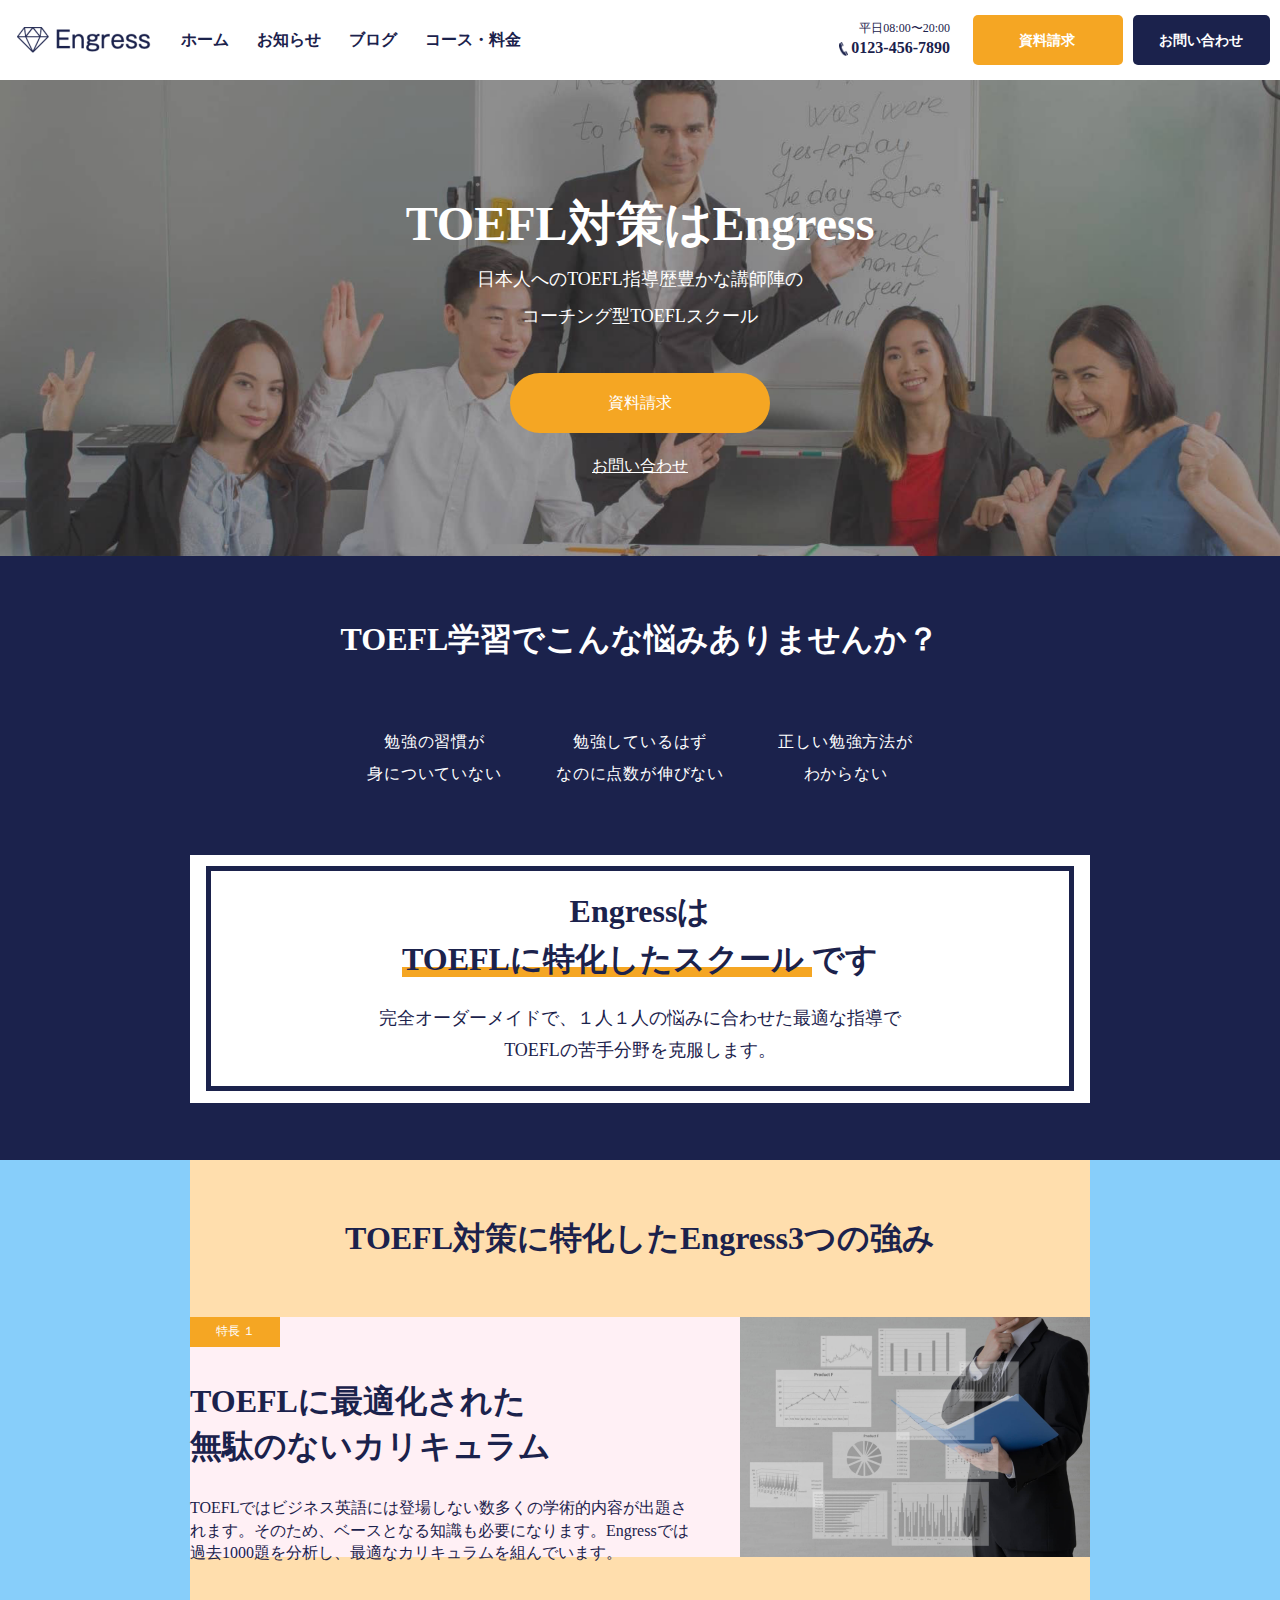
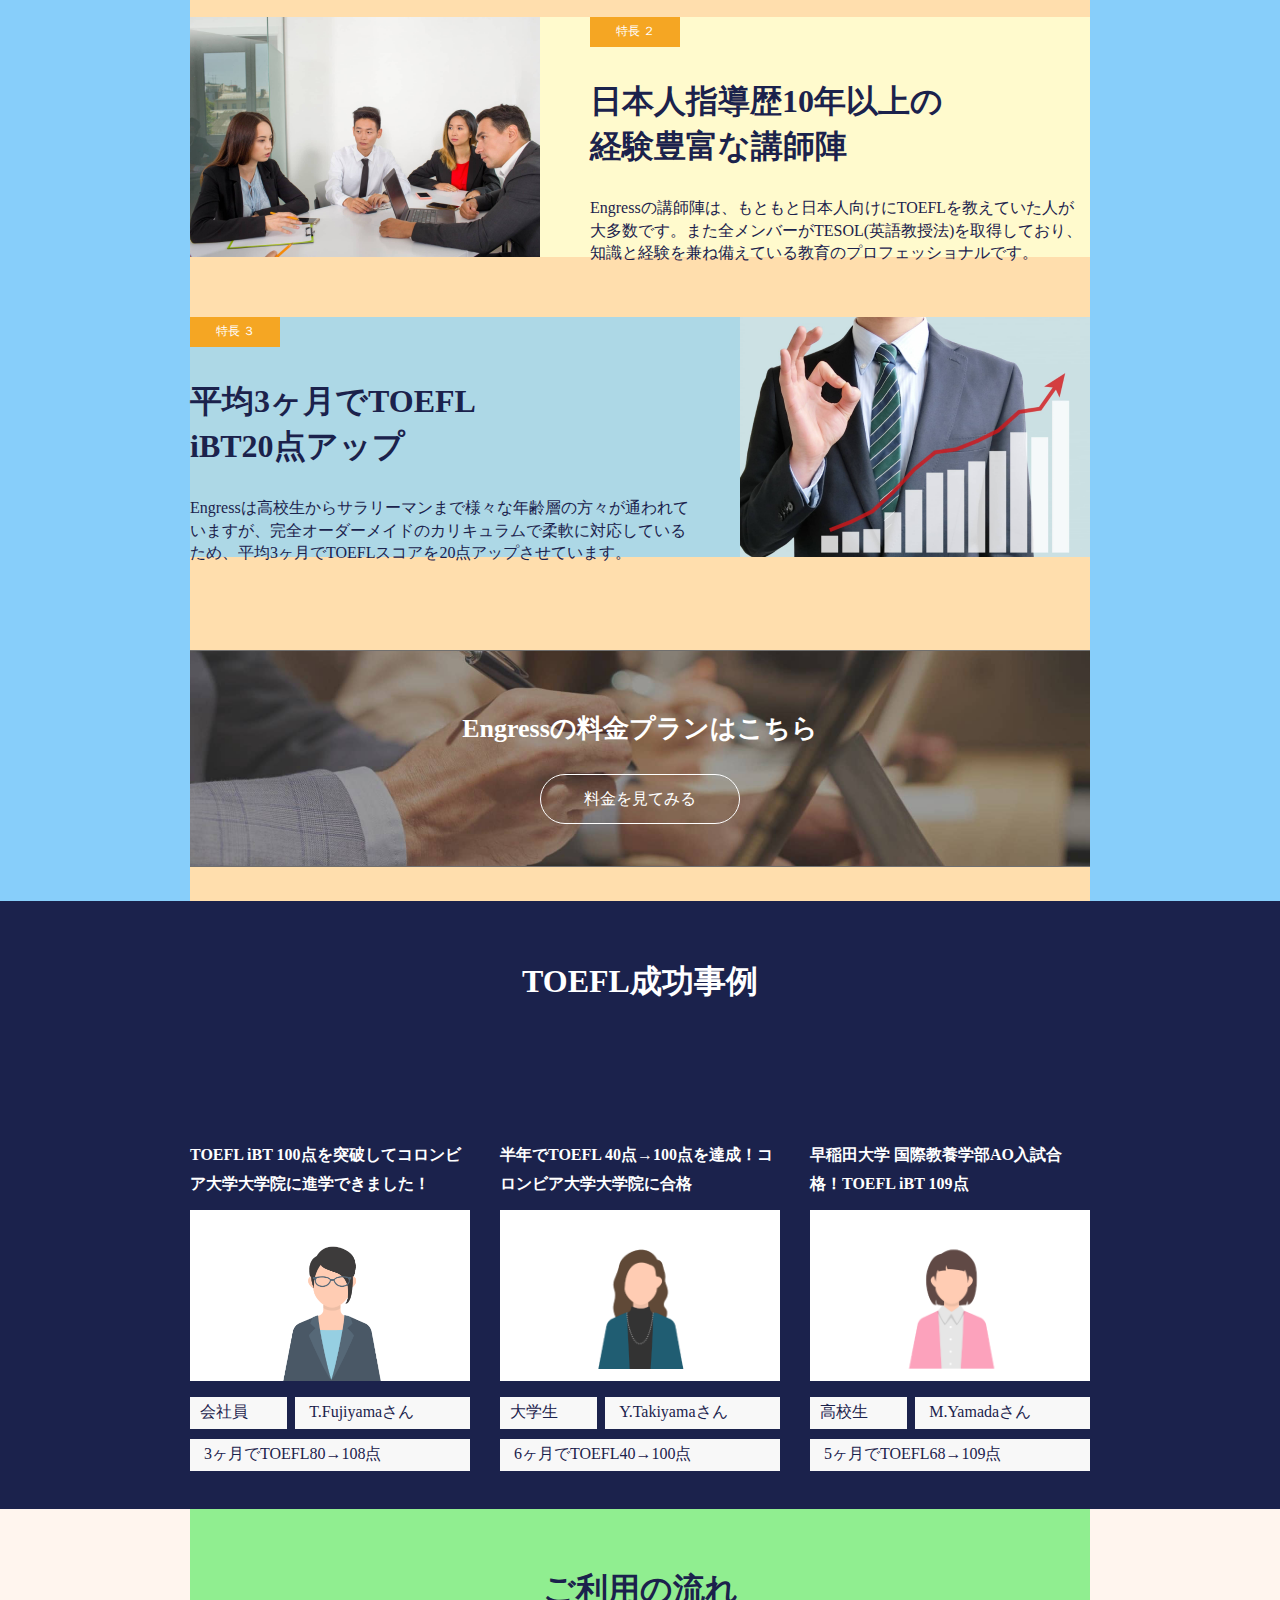
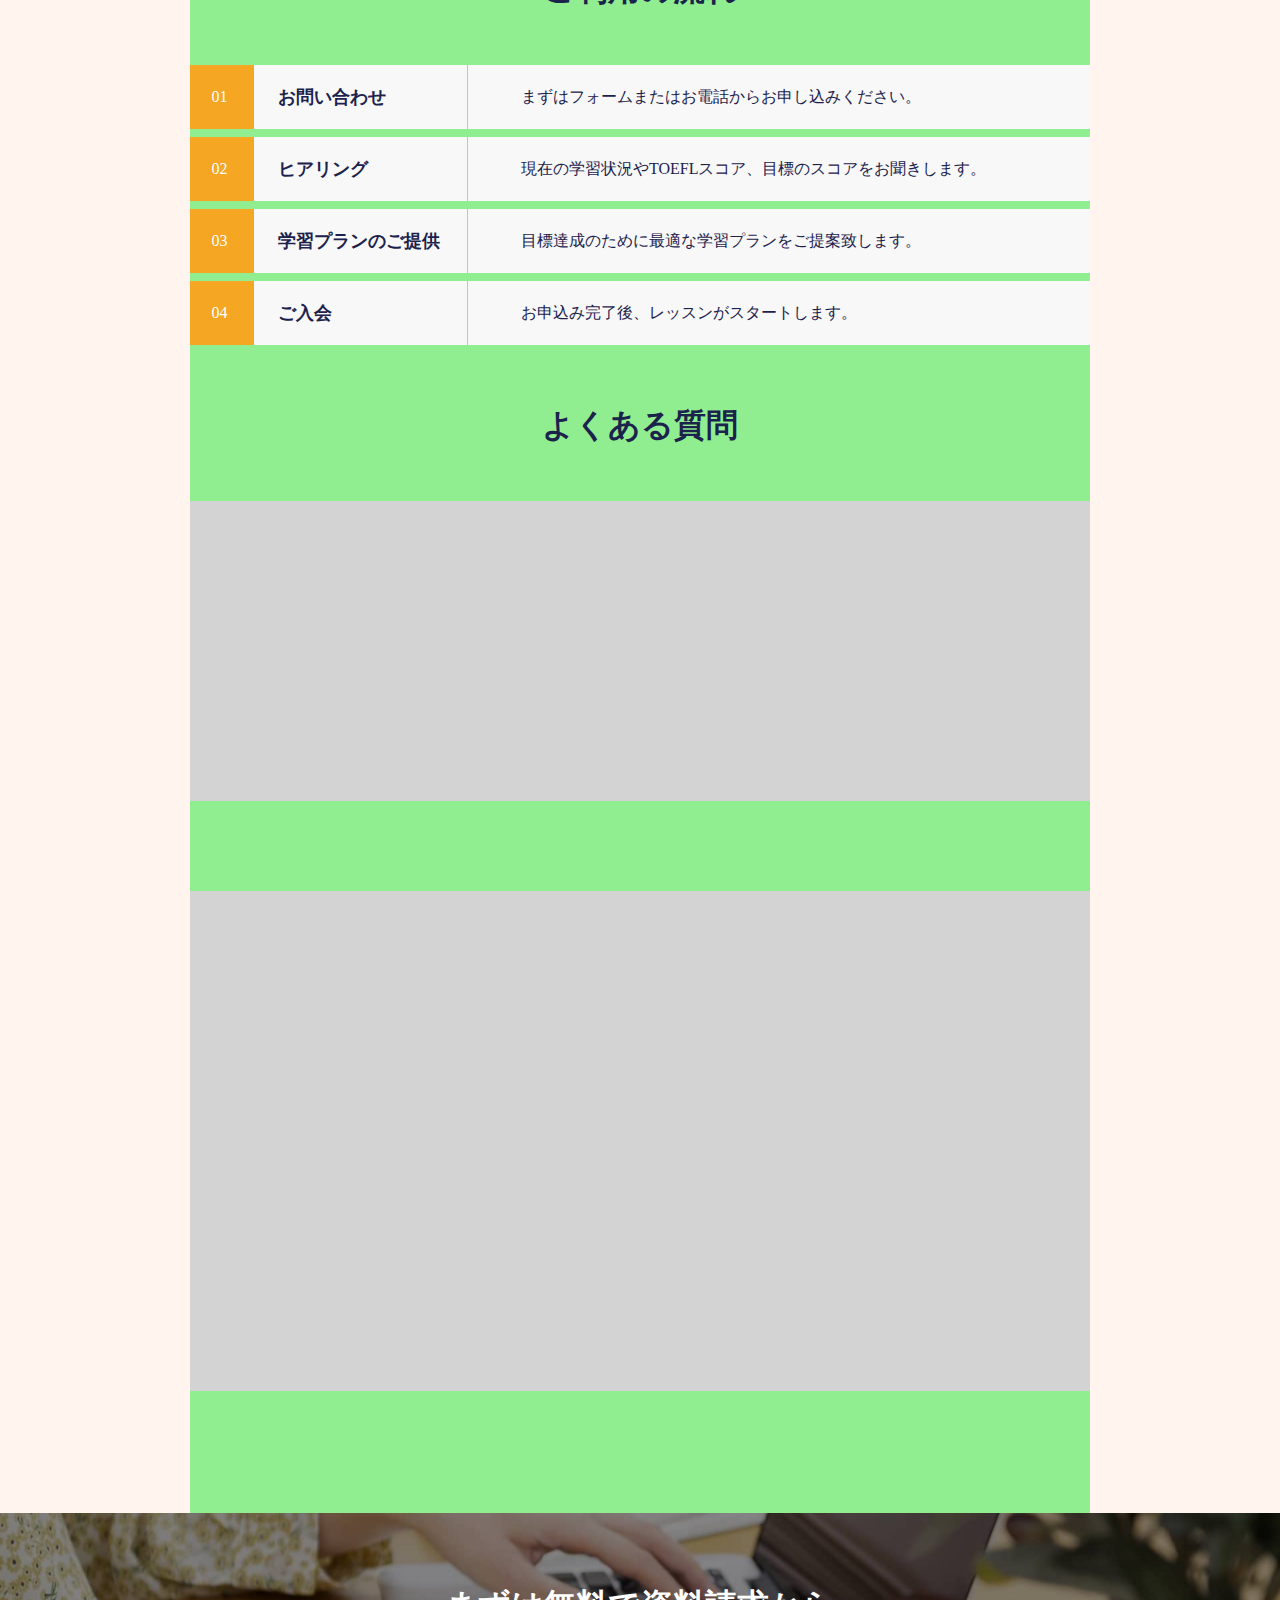
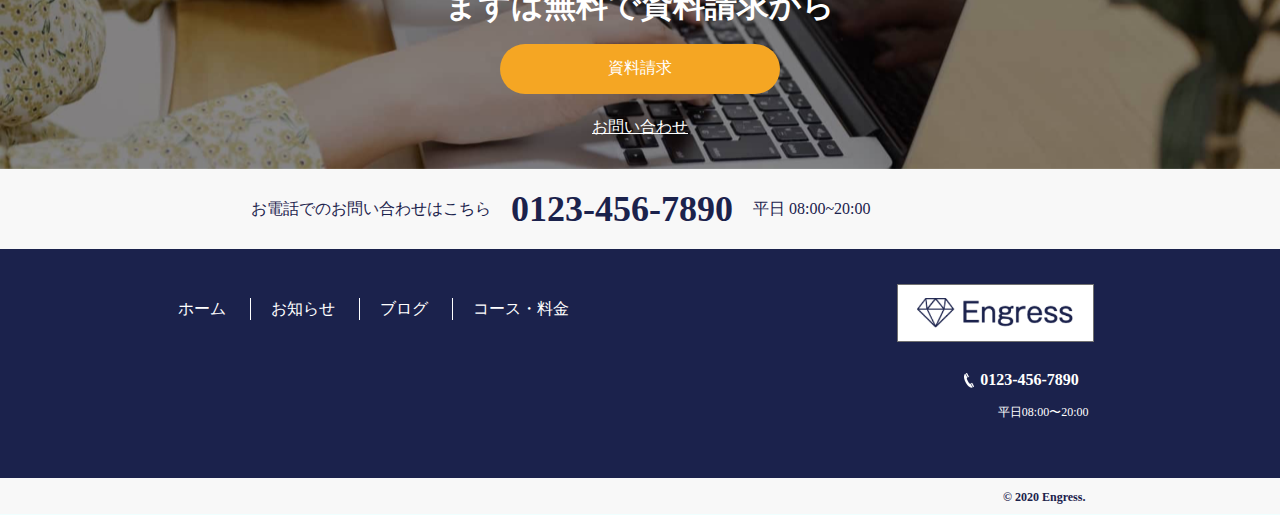
==== index.html @ d85e903f "fix" ====
<!DOCTYPE html>
<html lang="ja">

<head>
  <meta charset="UTF-8">
  <meta name="viewport" content="width=device-width, initial-scale=1.0">
  <meta name="format-detection" content="telephone=no">
  <meta name="robots" content="noindex">
  <!-- <link rel="stylesheet" href="reset.css"> -->
  <link rel="stylesheet" href="style.css">
  <link rel="icon" type="image/png" href="images/favicon.ico">
  <title>Engress</title>
  <meta name="title" content="Engress">
  <meta name="description" content="日本人へのTOEFL指導歴豊かな講師陣の コーチング型TOEFLスクール">


<!-- Open Graph / Facebook -->
<!-- Twitter -->
<!-- <link rel="stylesheet" href="dist/aos.css"> -->
<script src="https://cdn.jsdelivr.net/npm/jquery@3/dist/jquery.min.js"></script>
<!-- <link rel="stylesheet" href="https://cdn.jsdelivr.net/npm/flatpickr/dist/flatpickr.min.css"> -->
<!-- <script src="https://cdn.jsdelivr.net/npm/flatpickr"></script> -->
</head>


<body>

  <header class="header" id="header">
    <div class="header-inner">
        <a href="#" class="logo">
          <img src="images/logo.png" alt="Engress">
        </a>
      <nav class="globalNav" id="globalNav">
        <ul class="topics">
          <li class="list_item"><a href="#" class="topics_detail">ホーム</a></li>
          <li class="list_item"><a href="#" class="topics_detail">お知らせ</a></li>
          <li class="list_item"><a href="#" class="topics_detail">ブログ</a></li>
          <li class="list_item"><a href="#" class="topics_detail">コース・料金</a></li>
        </ul>
      </nav>
      <div class="gnav-btn">
            <span></span>
            <span></span>
            <span></span>
      </div>
      <div class="contact-time">
        <p>平日08:00〜20:00</p>
        <a href="0123-456-7890" class="call">0123-456-7890</a>
      </div>
      <a href="#" class="button1">資料請求</a>
      <a href="#" class="button2">お問い合わせ</a>
    </div>
  </header>

<div class="main-view">
  <div class="upper-view">
    <h1>TOEFL対策はEngress</h1>
    <p>日本人へのTOEFL指導歴豊かな講師陣の<br>コーチング型TOEFLスクール</p>
    <a href="#" class="rq">資料請求</a>
    <a href="#" class="ct">お問い合わせ</a>
  </div>

  <div class="bottom-view">
    <h2>TOEFL学習でこんな悩みありませんか？</h2>
    <div class="bottom-view-container">
      <p>勉強の習慣が<br>身についていない</p>
      <p>勉強しているはず<br>なのに点数が伸びない</p>
      <p>正しい勉強方法が<br>わからない</p>
    </div>
    <div class="bv-list">
      <div class="bv-wrap">
        <h2>Engressは<br><span>TOEFLに特化したスクール</span> です</h2>
        <p>完全オーダーメイドで、１人１人の悩みに合わせた最適な指導で<br>TOEFLの苦手分野を克服します。</p>
      </div>
    </div>
  </div>

</div>

<main class="main-contents">
  <div class="main-container">
    <div class="first-contents">
      <div class="first-container">
        <h2>TOEFL対策に特化したEngress3つの強み</h2>


        <div class="first-content">
          <div class="first-content-wrapper">
            <div class="fl-content">
              <div class="feature">
                <p>特長 １</p>
              </div>
              <h3 class="fadeIn">
                TOEFLに最適化された<br>無駄のないカリキュラム
              </h3>
              <p class="fadeIn">
                TOEFLではビジネス英語には登場しない数多くの学術的内容が出題されます。そのため、ベースとなる知識も必要になります。Engressでは過去1000題を分析し、最適なカリキュラムを組んでいます。
              </p>
            </div><!-- fl-content -->
            <div class="fr-content">
              <img class="first-image" src="images/feature01.png" alt="">
            </div>
          </div>
        </div><!-- first_content -->


        <div class="second-content">
          <div class="second-content-wrapper">
            <div class="sl-content">
              <img class="second-image" src="images/feature02.png" alt="">
            </div>
            <div class="sr-content">
              <div class="feature">
                <p>特長 ２</p>
              </div>
              <h3>
                日本人指導歴10年以上の<br>経験豊富な講師陣
              </h3>
              <p>
                Engressの講師陣は、もともと日本人向けにTOEFLを教えていた人が大多数です。また全メンバーがTESOL(英語教授法)を取得しており、知識と経験を兼ね備えている教育のプロフェッショナルです。
              </p>
            </div><!-- sr-content -->
          </div>
        </div><!-- second_content -->


        <div class="third-content">
          <div class="third-content-wrapper">
            <div class="tl-content">
              <div class="feature">
                <p>特長 ３</p>
              </div>
              <h3>
                平均3ヶ月でTOEFL<br>iBT20点アップ
              </h3>
              <p>
                Engressは高校生からサラリーマンまで様々な年齢層の方々が通われていますが、完全オーダーメイドのカリキュラムで柔軟に対応しているため、平均3ヶ月でTOEFLスコアを20点アップさせています。
              </p>
            </div><!-- tl-content -->
            <div class="tr-content">
              <img class="third-image" src="images/feature03.png" alt="">
            </div>
          </div>
        </div><!-- third_content -->

      </div><!-- container -->
      <div class="price">
        <h3>Engressの料金プランはこちら</h3>
        <a href="#" class="button3">料金を見てみる</a>
      </div>
    </div><!-- first-contents -->



    <div class="second-contents">
      <h2>TOEFL成功事例</h2>

      <div class="wp">
        <div class="wrapper">
          <p>TOEFL iBT 100点を突破してコロンビア大学大学院に進学できました！</p>
          <div class="pic">
            <img src="images/model01.png" alt="">
          </div>
          <div class="details">
            <p class="works">会社員</p>
            <p class="name">T.Fujiyamaさん</p>
          </div>
          <p class="feature">3ヶ月でTOEFL80→108点</p>
        </div>

        <div class="wrapper">
          <p>半年でTOEFL 40点→100点を達成！コロンビア大学大学院に合格</p>
          <div class="pic">
            <img src="images/model02.png" alt="">
          </div>
          <div class="details">
            <p class="works">大学生</p>
            <p class="name">Y.Takiyamaさん</p>
          </div>
          <p class="feature">6ヶ月でTOEFL40→100点</p>
        </div>

        <div class="wrapper">
          <p>早稲田大学 国際教養学部AO入試合格！TOEFL iBT 109点</p>
          <div class="pic">
            <img src="images/model03.png" alt="">
          </div>
          <div class="details">
            <p class="works">高校生</p>
            <p class="name">M.Yamadaさん</p>
          </div>
          <p class="feature">5ヶ月でTOEFL68→109点</p>
        </div>
      </div>

    </div>


    <div class="third-contents">
      <div class="third-container">
        <h2>ご利用の流れ</h2>
        <div class="first-block">
            <div class="fb-item">
              <div class="number">01</div>
              <div class="fb-info">
                <h4>お問い合わせ</h4>
                <p>まずはフォームまたはお電話からお申し込みください。</p>
              </div>
            </div><!-- fb_item -->
            <div class="fb-item">
              <div class="number">02</div>
              <div class="fb-info">
                <h4>ヒアリング</h4>
                <p>現在の学習状況やTOEFLスコア、目標のスコアをお聞きします。</p>
              </div>
            </div><!-- fb_item -->
            <div class="fb-item">
              <div class="number">03</div>
              <div class="fb-info">
                <h4>学習プランのご提供</h4>
                <p>目標達成のために最適な学習プランをご提案致します。</p>
              </div>
            </div><!-- fb_item -->
            <div class="fb-item">
              <div class="number">04</div>
              <div class="fb-info">
                <h4>ご入会</h4>
                <p>お申込み完了後、レッスンがスタートします。</p>
              </div>
            </div><!-- fb_item -->
        </div>
        <h2>よくある質問</h2>
        <div class="second-block">

        </div>
        <div class="third-block">
          <div class="blog">

          </div>
          <div class="info">

          </div>

        </div>


      </div>
    </div>


  </div><!-- main-container -->
</main>

<footer class="footer">
<div class="upper-footer">
  <div class="upper-upper">
    <h3>まずは無料で資料請求から</h3>
    <a href="#" class="rq">資料請求</a>
    <a href="#" class="ct">お問い合わせ</a>
  </div>
  <div class="upper-bottom">
      <p>お電話でのお問い合わせはこちら</p>
      <h2>0123-456-7890</h2>
      <p>平日 08:00~20:00</p>
  </div>
</div>


<div class="bottom-footer">
  <div class="bottom-upper">
    <div class="footer-menu">
      <a href="#">ホーム</a>
      <a href="#">お知らせ</a>
      <a href="#">ブログ</a>
      <a href="#">コース・料金</a>
    </div>
    <div class="footer-logo">
      <a href="#" class="logo">
        <img src="images/logo.png" alt="Engress">
      </a>
      <div class="contacts">
        <a href="0123-456-7890" class="call">0123-456-7890</a>
        <p>平日08:00〜20:00</p>
      </div>
    </div>
  </div>
  <div class="bottom-bottom">
    <p>© 2020 Engress.</p>
  </div>
</div>
</footer>


<!-- <script src="dist/aos.js"></script> -->
<script src="https://ajax.googleapis.com/ajax/libs/jquery/1.11.0/jquery.min.js"></script>
<script src="https://code.jquery.com/jquery-2.2.4.js" integrity="sha256-iT6Q9iMJYuQiMWNd9lDyBUStIq/8PuOW33aOqmvFpqI="
  crossorigin="anonymous"></script>
<!-- <script src="script.js"></script> -->

</body>



</html>
---- style.css ----
@charset "UTF-8";
html,
body,
h1,
h2,
h3,
h4,
ul,
ol,
dl,
li,
dt,
dd,
p,
div,
span,
img,
a,
table,
tr,
th,
td,
figure,
article {
  margin: 0;
  padding: 0;
  border: 0;
  font-weight: normal;
  font-size: 100%;
  vertical-align: baseline;
  -webkit-box-sizing: border-box;
  box-sizing: border-box;
}

article,
header,
footer,
aside,
figure,
figcaption,
nav,
section {
  display: block;
}

body {
  line-height: 1;
  -ms-text-size-adjust: 100%;
  -webkit-text-size-adjust: 100%;
}

ol,
ul {
  list-style: none;
  list-style-type: none;
}

html {
  font-size: 16px;
}

body {
  width: 100%;
  height: 5315px;
  margin: 0;
  padding: 0;
  line-height: 1.4;
  font-family: “YuGothic”,"游ゴシック体", serif;
  color: #1B224C;
}

h1, h2, h3, h4, h5, h6 {
  font-weight: bold;
}

img {
  max-width: 100%;
  height: auto;
}

a, a:visited, a:hover, a:active {
  color: #1B224C;
  text-decoration: none;
}

body {
  background-color: azure;
}

.main-view {
  background-color: darkgray;
}

.upper-view {
  background-color: darkkhaki;
}

.bottom-view {
  background-color: lavenderblush;
}

.main-contents {
  background-color: #d4ba9f;
}

.main-container {
  background-color: lightskyblue;
}

.first-contents {
  background-color: navajowhite;
}

.second-contents {
  background-color: plum;
}

.third-contents {
  background-color: seashell;
}

.footer {
  background-color: whitesmoke;
}

.upper-footer {
  background-color: honeydew;
}

.bottom-footer {
  background-color: hotpink;
}

.header {
  height: 80px;
  width: 100%;
  background: #FFFFFF 0% 0% no-repeat padding-box;
}

.header .header-inner {
  height: 80px;
  max-width: 1280px;
  margin: 0 auto;
  -webkit-box-align: center;
      -ms-flex-align: center;
          align-items: center;
  display: -webkit-box;
  display: -ms-flexbox;
  display: flex;
}

.header .logo {
  display: -webkit-box;
  display: -ms-flexbox;
  display: flex;
  -webkit-box-align: center;
      -ms-flex-align: center;
          align-items: center;
}

.header .logo a {
  text-decoration: none;
}

.header .logo img {
  width: 8.5rem;
  margin-left: 1.06rem;
  margin-right: 1.75rem;
}

.header .globalNav {
  display: block;
}

.header .globalNav .topics {
  display: -webkit-box;
  display: -ms-flexbox;
  display: flex;
}

.header .globalNav .topics a {
  text-decoration: none;
  margin-right: 1.75rem;
  font-weight: bold;
  display: inline-block;
}

.header .globalNav .topics a, .header .globalNav .topics a:visited, .header .globalNav .topics a:hover, .header .globalNav .topics a:active {
  color: #1B224C;
}

.header .gnav-btn {
  font-size: 0px;
  margin: 0 0 0 auto;
}

.header .contact-time {
  display: -webkit-box;
  display: -ms-flexbox;
  display: flex;
  -webkit-box-orient: vertical;
  -webkit-box-direction: normal;
      -ms-flex-direction: column;
          flex-direction: column;
  margin-right: 1.44rem;
}

.header .contact-time p {
  font-size: 12px;
  text-align: right;
}

.header .contact-time a {
  font-weight: bold;
  text-decoration: none;
}

.header .contact-time a, .header .contact-time a:visited, .header .contact-time a:hover, .header .contact-time a:active {
  color: #1B224C;
}

.header .contact-time .call {
  position: relative;
}

.header .contact-time .call::after {
  content: "";
  background: url(images/call.png) no-repeat center;
  background-size: contain;
  background-repeat: no-repeat;
  width: .62rem;
  height: 1.5rem;
  position: absolute;
  left: -.8rem;
  display: inline-block;
}

.header a.button1, .header a.button2 {
  display: -webkit-box;
  display: -ms-flexbox;
  display: flex;
  text-align: right;
  height: 3.13rem;
  font-size: 14px;
  font-weight: bold;
  color: #ffffff;
  text-align: center;
  border-radius: 5px;
  margin-right: 10px;
}

.header a.button1 {
  background: #F5A623 0% 0% no-repeat padding-box;
  width: 150px;
  padding-top: 1rem;
  padding-left: 2.9rem;
}

.header a.button2 {
  background: #1B224C 0% 0% no-repeat padding-box;
  width: 137px;
  padding-top: 1rem;
  padding-left: 1.6rem;
}

.main-view {
  width: 100%;
  height: 1080px;
  color: #FFFFFF;
}

.main-view .upper-view {
  height: 476px;
  max-width: 1280px;
  margin: 0 auto;
  background: transparent url("images/teachers.png") 0% 0% no-repeat padding-box;
  background-position: center;
  background-size: cover;
  text-align: center;
}

.main-view .upper-view h1 {
  padding-top: 6.9rem;
  font-size: 3rem;
  margin-bottom: .2rem;
}

.main-view .upper-view p {
  font-size: 1.125rem;
  line-height: 2.3rem;
}

.main-view .upper-view a.rq {
  margin: 0 auto;
  display: block;
  color: #FFFFFF;
  margin-top: 2.4rem;
  background: #F5A623 0% 0% no-repeat padding-box;
  border-radius: 31px;
  width: 260px;
  height: 60px;
  padding-top: 1.2rem;
}

.main-view .upper-view a.ct {
  color: #FFFFFF;
  display: block;
  margin-top: 22px;
  text-decoration: underline;
}

.main-view .bottom-view {
  height: 604px;
  max-width: 1280px;
  margin: 0 auto;
  background-color: #1B224C;
  color: #ffffff;
  text-align: center;
}

.main-view .bottom-view h2 {
  font-size: 2rem;
  padding-top: 3.8rem;
  margin-bottom: 4rem;
}

.main-view .bottom-view .bottom-view-container {
  display: -webkit-box;
  display: -ms-flexbox;
  display: flex;
  -webkit-box-pack: center;
      -ms-flex-pack: center;
          justify-content: center;
  margin-bottom: 4.1rem;
}

.main-view .bottom-view .bottom-view-container p {
  line-height: 2rem;
  margin-left: 1.7rem;
  margin-right: 1.7rem;
  letter-spacing: .05rem;
}

.main-view .bottom-view .bv-list {
  margin: 0 auto;
  position: relative;
  width: 900px;
  height: 248px;
  background-color: #ffffff;
  color: #1B224C;
}

.main-view .bottom-view .bv-list .bv-wrap {
  position: absolute;
  top: .68rem;
  left: 1rem;
  width: 868px;
  height: 225px;
  border: 5px solid #1B224C;
  z-index: 10;
}

.main-view .bottom-view .bv-list .bv-wrap h2 {
  padding-top: 0;
  margin-bottom: 0;
  font-size: 2rem;
  line-height: 3rem;
  margin-top: 1rem;
}

.main-view .bottom-view .bv-list .bv-wrap h2 span {
  font-size: 2rem;
  position: relative;
  font-weight: bold;
}

.main-view .bottom-view .bv-list .bv-wrap h2 span::before {
  content: "";
  width: 102%;
  height: 10px;
  position: absolute;
  bottom: 0px;
  left: 0px;
  z-index: -1;
  background-color: #F5A623;
}

.main-view .bottom-view .bv-list .bv-wrap p {
  font-size: 1.125rem;
  margin-top: 1.2rem;
  line-height: 2rem;
}

.main-contents {
  height: 3553px;
}

.main-contents .main-container {
  margin: 0 auto;
  width: 100%;
  height: 100%;
  max-width: 1280px;
}

.main-contents .main-container .first-contents {
  height: 1341px;
  width: 900px;
  margin: 0 auto;
}

.main-contents .main-container .first-contents .first-container h2 {
  font-size: 2rem;
  padding-top: 3.5rem;
  text-align: center;
  padding-bottom: 3.5rem;
}

.main-contents .main-container .first-contents .first-container .first-content, .main-contents .main-container .first-contents .first-container .second-content, .main-contents .main-container .first-contents .first-container .third-content {
  height: 240px;
  background-color: lavenderblush;
  margin-bottom: 60px;
}

.main-contents .main-container .first-contents .first-container .first-content .first-content-wrapper, .main-contents .main-container .first-contents .first-container .first-content .second-content-wrapper, .main-contents .main-container .first-contents .first-container .first-content .third-content-wrapper, .main-contents .main-container .first-contents .first-container .second-content .first-content-wrapper, .main-contents .main-container .first-contents .first-container .second-content .second-content-wrapper, .main-contents .main-container .first-contents .first-container .second-content .third-content-wrapper, .main-contents .main-container .first-contents .first-container .third-content .first-content-wrapper, .main-contents .main-container .first-contents .first-container .third-content .second-content-wrapper, .main-contents .main-container .first-contents .first-container .third-content .third-content-wrapper {
  display: -webkit-box;
  display: -ms-flexbox;
  display: flex;
  height: 100%;
}

.main-contents .main-container .first-contents .first-container .first-content .first-content-wrapper .fl-content .feature, .main-contents .main-container .first-contents .first-container .first-content .first-content-wrapper .tl-content .feature, .main-contents .main-container .first-contents .first-container .first-content .first-content-wrapper .sr-content .feature, .main-contents .main-container .first-contents .first-container .first-content .second-content-wrapper .fl-content .feature, .main-contents .main-container .first-contents .first-container .first-content .second-content-wrapper .tl-content .feature, .main-contents .main-container .first-contents .first-container .first-content .second-content-wrapper .sr-content .feature, .main-contents .main-container .first-contents .first-container .first-content .third-content-wrapper .fl-content .feature, .main-contents .main-container .first-contents .first-container .first-content .third-content-wrapper .tl-content .feature, .main-contents .main-container .first-contents .first-container .first-content .third-content-wrapper .sr-content .feature, .main-contents .main-container .first-contents .first-container .second-content .first-content-wrapper .fl-content .feature, .main-contents .main-container .first-contents .first-container .second-content .first-content-wrapper .tl-content .feature, .main-contents .main-container .first-contents .first-container .second-content .first-content-wrapper .sr-content .feature, .main-contents .main-container .first-contents .first-container .second-content .second-content-wrapper .fl-content .feature, .main-contents .main-container .first-contents .first-container .second-content .second-content-wrapper .tl-content .feature, .main-contents .main-container .first-contents .first-container .second-content .second-content-wrapper .sr-content .feature, .main-contents .main-container .first-contents .first-container .second-content .third-content-wrapper .fl-content .feature, .main-contents .main-container .first-contents .first-container .second-content .third-content-wrapper .tl-content .feature, .main-contents .main-container .first-contents .first-container .second-content .third-content-wrapper .sr-content .feature, .main-contents .main-container .first-contents .first-container .third-content .first-content-wrapper .fl-content .feature, .main-contents .main-container .first-contents .first-container .third-content .first-content-wrapper .tl-content .feature, .main-contents .main-container .first-contents .first-container .third-content .first-content-wrapper .sr-content .feature, .main-contents .main-container .first-contents .first-container .third-content .second-content-wrapper .fl-content .feature, .main-contents .main-container .first-contents .first-container .third-content .second-content-wrapper .tl-content .feature, .main-contents .main-container .first-contents .first-container .third-content .second-content-wrapper .sr-content .feature, .main-contents .main-container .first-contents .first-container .third-content .third-content-wrapper .fl-content .feature, .main-contents .main-container .first-contents .first-container .third-content .third-content-wrapper .tl-content .feature, .main-contents .main-container .first-contents .first-container .third-content .third-content-wrapper .sr-content .feature {
  width: 90px;
  height: 30px;
  font-size: 12px;
  background: #F5A623 0% 0% no-repeat padding-box;
  margin-bottom: 2rem;
  color: #ffffff;
  padding-top: .4rem;
  padding-left: 1.6rem;
}

.main-contents .main-container .first-contents .first-container .first-content .first-content-wrapper .fl-content h3, .main-contents .main-container .first-contents .first-container .first-content .first-content-wrapper .tl-content h3, .main-contents .main-container .first-contents .first-container .first-content .first-content-wrapper .sr-content h3, .main-contents .main-container .first-contents .first-container .first-content .second-content-wrapper .fl-content h3, .main-contents .main-container .first-contents .first-container .first-content .second-content-wrapper .tl-content h3, .main-contents .main-container .first-contents .first-container .first-content .second-content-wrapper .sr-content h3, .main-contents .main-container .first-contents .first-container .first-content .third-content-wrapper .fl-content h3, .main-contents .main-container .first-contents .first-container .first-content .third-content-wrapper .tl-content h3, .main-contents .main-container .first-contents .first-container .first-content .third-content-wrapper .sr-content h3, .main-contents .main-container .first-contents .first-container .second-content .first-content-wrapper .fl-content h3, .main-contents .main-container .first-contents .first-container .second-content .first-content-wrapper .tl-content h3, .main-contents .main-container .first-contents .first-container .second-content .first-content-wrapper .sr-content h3, .main-contents .main-container .first-contents .first-container .second-content .second-content-wrapper .fl-content h3, .main-contents .main-container .first-contents .first-container .second-content .second-content-wrapper .tl-content h3, .main-contents .main-container .first-contents .first-container .second-content .second-content-wrapper .sr-content h3, .main-contents .main-container .first-contents .first-container .second-content .third-content-wrapper .fl-content h3, .main-contents .main-container .first-contents .first-container .second-content .third-content-wrapper .tl-content h3, .main-contents .main-container .first-contents .first-container .second-content .third-content-wrapper .sr-content h3, .main-contents .main-container .first-contents .first-container .third-content .first-content-wrapper .fl-content h3, .main-contents .main-container .first-contents .first-container .third-content .first-content-wrapper .tl-content h3, .main-contents .main-container .first-contents .first-container .third-content .first-content-wrapper .sr-content h3, .main-contents .main-container .first-contents .first-container .third-content .second-content-wrapper .fl-content h3, .main-contents .main-container .first-contents .first-container .third-content .second-content-wrapper .tl-content h3, .main-contents .main-container .first-contents .first-container .third-content .second-content-wrapper .sr-content h3, .main-contents .main-container .first-contents .first-container .third-content .third-content-wrapper .fl-content h3, .main-contents .main-container .first-contents .first-container .third-content .third-content-wrapper .tl-content h3, .main-contents .main-container .first-contents .first-container .third-content .third-content-wrapper .sr-content h3 {
  font-size: 2rem;
  margin-bottom: 1.8rem;
}

.main-contents .main-container .first-contents .first-container .first-content .first-content-wrapper .fl-content p, .main-contents .main-container .first-contents .first-container .first-content .first-content-wrapper .tl-content p, .main-contents .main-container .first-contents .first-container .first-content .first-content-wrapper .sr-content p, .main-contents .main-container .first-contents .first-container .first-content .second-content-wrapper .fl-content p, .main-contents .main-container .first-contents .first-container .first-content .second-content-wrapper .tl-content p, .main-contents .main-container .first-contents .first-container .first-content .second-content-wrapper .sr-content p, .main-contents .main-container .first-contents .first-container .first-content .third-content-wrapper .fl-content p, .main-contents .main-container .first-contents .first-container .first-content .third-content-wrapper .tl-content p, .main-contents .main-container .first-contents .first-container .first-content .third-content-wrapper .sr-content p, .main-contents .main-container .first-contents .first-container .second-content .first-content-wrapper .fl-content p, .main-contents .main-container .first-contents .first-container .second-content .first-content-wrapper .tl-content p, .main-contents .main-container .first-contents .first-container .second-content .first-content-wrapper .sr-content p, .main-contents .main-container .first-contents .first-container .second-content .second-content-wrapper .fl-content p, .main-contents .main-container .first-contents .first-container .second-content .second-content-wrapper .tl-content p, .main-contents .main-container .first-contents .first-container .second-content .second-content-wrapper .sr-content p, .main-contents .main-container .first-contents .first-container .second-content .third-content-wrapper .fl-content p, .main-contents .main-container .first-contents .first-container .second-content .third-content-wrapper .tl-content p, .main-contents .main-container .first-contents .first-container .second-content .third-content-wrapper .sr-content p, .main-contents .main-container .first-contents .first-container .third-content .first-content-wrapper .fl-content p, .main-contents .main-container .first-contents .first-container .third-content .first-content-wrapper .tl-content p, .main-contents .main-container .first-contents .first-container .third-content .first-content-wrapper .sr-content p, .main-contents .main-container .first-contents .first-container .third-content .second-content-wrapper .fl-content p, .main-contents .main-container .first-contents .first-container .third-content .second-content-wrapper .tl-content p, .main-contents .main-container .first-contents .first-container .third-content .second-content-wrapper .sr-content p, .main-contents .main-container .first-contents .first-container .third-content .third-content-wrapper .fl-content p, .main-contents .main-container .first-contents .first-container .third-content .third-content-wrapper .tl-content p, .main-contents .main-container .first-contents .first-container .third-content .third-content-wrapper .sr-content p {
  width: 500px;
}

.main-contents .main-container .first-contents .first-container .first-content .first-content-wrapper .fr-content, .main-contents .main-container .first-contents .first-container .first-content .first-content-wrapper .tr-content, .main-contents .main-container .first-contents .first-container .first-content .first-content-wrapper .sl-content, .main-contents .main-container .first-contents .first-container .first-content .second-content-wrapper .fr-content, .main-contents .main-container .first-contents .first-container .first-content .second-content-wrapper .tr-content, .main-contents .main-container .first-contents .first-container .first-content .second-content-wrapper .sl-content, .main-contents .main-container .first-contents .first-container .first-content .third-content-wrapper .fr-content, .main-contents .main-container .first-contents .first-container .first-content .third-content-wrapper .tr-content, .main-contents .main-container .first-contents .first-container .first-content .third-content-wrapper .sl-content, .main-contents .main-container .first-contents .first-container .second-content .first-content-wrapper .fr-content, .main-contents .main-container .first-contents .first-container .second-content .first-content-wrapper .tr-content, .main-contents .main-container .first-contents .first-container .second-content .first-content-wrapper .sl-content, .main-contents .main-container .first-contents .first-container .second-content .second-content-wrapper .fr-content, .main-contents .main-container .first-contents .first-container .second-content .second-content-wrapper .tr-content, .main-contents .main-container .first-contents .first-container .second-content .second-content-wrapper .sl-content, .main-contents .main-container .first-contents .first-container .second-content .third-content-wrapper .fr-content, .main-contents .main-container .first-contents .first-container .second-content .third-content-wrapper .tr-content, .main-contents .main-container .first-contents .first-container .second-content .third-content-wrapper .sl-content, .main-contents .main-container .first-contents .first-container .third-content .first-content-wrapper .fr-content, .main-contents .main-container .first-contents .first-container .third-content .first-content-wrapper .tr-content, .main-contents .main-container .first-contents .first-container .third-content .first-content-wrapper .sl-content, .main-contents .main-container .first-contents .first-container .third-content .second-content-wrapper .fr-content, .main-contents .main-container .first-contents .first-container .third-content .second-content-wrapper .tr-content, .main-contents .main-container .first-contents .first-container .third-content .second-content-wrapper .sl-content, .main-contents .main-container .first-contents .first-container .third-content .third-content-wrapper .fr-content, .main-contents .main-container .first-contents .first-container .third-content .third-content-wrapper .tr-content, .main-contents .main-container .first-contents .first-container .third-content .third-content-wrapper .sl-content {
  width: 38.88%;
  margin: 0 0 0 auto;
}

.main-contents .main-container .first-contents .first-container .first-content .first-content-wrapper .fr-content img, .main-contents .main-container .first-contents .first-container .first-content .first-content-wrapper .tr-content img, .main-contents .main-container .first-contents .first-container .first-content .first-content-wrapper .sl-content img, .main-contents .main-container .first-contents .first-container .first-content .second-content-wrapper .fr-content img, .main-contents .main-container .first-contents .first-container .first-content .second-content-wrapper .tr-content img, .main-contents .main-container .first-contents .first-container .first-content .second-content-wrapper .sl-content img, .main-contents .main-container .first-contents .first-container .first-content .third-content-wrapper .fr-content img, .main-contents .main-container .first-contents .first-container .first-content .third-content-wrapper .tr-content img, .main-contents .main-container .first-contents .first-container .first-content .third-content-wrapper .sl-content img, .main-contents .main-container .first-contents .first-container .second-content .first-content-wrapper .fr-content img, .main-contents .main-container .first-contents .first-container .second-content .first-content-wrapper .tr-content img, .main-contents .main-container .first-contents .first-container .second-content .first-content-wrapper .sl-content img, .main-contents .main-container .first-contents .first-container .second-content .second-content-wrapper .fr-content img, .main-contents .main-container .first-contents .first-container .second-content .second-content-wrapper .tr-content img, .main-contents .main-container .first-contents .first-container .second-content .second-content-wrapper .sl-content img, .main-contents .main-container .first-contents .first-container .second-content .third-content-wrapper .fr-content img, .main-contents .main-container .first-contents .first-container .second-content .third-content-wrapper .tr-content img, .main-contents .main-container .first-contents .first-container .second-content .third-content-wrapper .sl-content img, .main-contents .main-container .first-contents .first-container .third-content .first-content-wrapper .fr-content img, .main-contents .main-container .first-contents .first-container .third-content .first-content-wrapper .tr-content img, .main-contents .main-container .first-contents .first-container .third-content .first-content-wrapper .sl-content img, .main-contents .main-container .first-contents .first-container .third-content .second-content-wrapper .fr-content img, .main-contents .main-container .first-contents .first-container .third-content .second-content-wrapper .tr-content img, .main-contents .main-container .first-contents .first-container .third-content .second-content-wrapper .sl-content img, .main-contents .main-container .first-contents .first-container .third-content .third-content-wrapper .fr-content img, .main-contents .main-container .first-contents .first-container .third-content .third-content-wrapper .tr-content img, .main-contents .main-container .first-contents .first-container .third-content .third-content-wrapper .sl-content img {
  width: 100%;
  height: 100%;
  -o-object-fit: cover;
     object-fit: cover;
}

.main-contents .main-container .first-contents .first-container .second-content {
  height: 240px;
  background-color: lemonchiffon;
  margin-bottom: 60px;
}

.main-contents .main-container .first-contents .first-container .second-content .second-content-wrapper .sl-content {
  margin: 0 auto 0 0;
}

.main-contents .main-container .first-contents .first-container .third-content {
  height: 240px;
  background-color: lightblue;
  margin-bottom: 93px;
}

.main-contents .main-container .first-contents .price {
  height: 217px;
  background-color: lightcoral;
  background: transparent url("images/price.png") 0% 0% no-repeat padding-box;
  background-position: center;
  background-size: cover;
  text-align: center;
  color: #FFFFFF;
}

.main-contents .main-container .first-contents .price h3 {
  padding-top: 3.81rem;
  font-size: 1.625rem;
  margin-bottom: 1.6875rem;
}

.main-contents .main-container .first-contents .price a.button3 {
  display: inline-block;
  border: 1px solid #FFFFFF;
  border-radius: 30px;
  width: 200px;
  height: 50px;
  padding-top: .8rem;
  color: #FFFFFF;
}

.main-contents .main-container .second-contents {
  height: 608px;
  background-color: #1B224C;
  color: #ffffff;
  text-align: center;
}

.main-contents .main-container .second-contents h2 {
  font-size: 2rem;
  padding-top: 3.625rem;
  margin-bottom: 8.5625rem;
}

.main-contents .main-container .second-contents .wp {
  display: -webkit-box;
  display: -ms-flexbox;
  display: flex;
  width: 900px;
  margin: 0 auto;
  -webkit-box-pack: justify;
      -ms-flex-pack: justify;
          justify-content: space-between;
}

.main-contents .main-container .second-contents .wp .wrapper {
  width: calc(33.33333333% - 30px * 2 / 3);
}

.main-contents .main-container .second-contents .wp .wrapper p {
  text-align: left;
  line-height: 1.8rem;
  margin-bottom: .7rem;
  font-weight: bold;
}

.main-contents .main-container .second-contents .wp .wrapper .pic {
  background-color: #FFFFFF;
  height: 171px;
}

.main-contents .main-container .second-contents .wp .wrapper .pic img {
  width: 45%;
  margin-top: 1.9rem;
}

.main-contents .main-container .second-contents .wp .wrapper .details {
  margin-top: 1rem;
  display: -webkit-box;
  display: -ms-flexbox;
  display: flex;
  color: #1B224C;
  height: 2rem;
}

.main-contents .main-container .second-contents .wp .wrapper .details p {
  padding-top: .1rem;
  background: #F8F8F8 0% 0% no-repeat padding-box;
  font-weight: unset;
  margin-bottom: 0;
}

.main-contents .main-container .second-contents .wp .wrapper .details .works {
  padding-left: .625rem;
  width: 35.71%;
  margin-right: .5rem;
}

.main-contents .main-container .second-contents .wp .wrapper .details .name {
  width: 64.29%;
  padding-left: .875rem;
}

.main-contents .main-container .second-contents .wp .wrapper p.feature {
  padding-top: .1rem;
  height: 2rem;
  padding-left: .875rem;
  font-weight: unset;
  margin-top: .625rem;
  background: #F8F8F8 0% 0% no-repeat padding-box;
  color: #1B224C;
}

.main-contents .main-container .third-contents {
  height: 1604px;
}

.main-contents .main-container .third-contents .third-container {
  width: 900px;
  margin: 0 auto;
  height: 100%;
  background-color: lightgreen;
}

.main-contents .main-container .third-contents .third-container h2 {
  font-size: 2rem;
  text-align: center;
  padding-top: 3.625rem;
  padding-bottom: 3.3125rem;
}

.main-contents .main-container .third-contents .third-container .first-block {
  height: 280px;
}

.main-contents .main-container .third-contents .third-container .first-block .fb-item {
  -webkit-box-align: center;
      -ms-flex-align: center;
          align-items: center;
  height: 4rem;
  margin-bottom: .5rem;
  display: -webkit-box;
  display: -ms-flexbox;
  display: flex;
}

.main-contents .main-container .third-contents .third-container .first-block .fb-item .number {
  height: 100%;
  width: 4rem;
  background: #F5A623 0% 0% no-repeat padding-box;
  color: #FFFFFF;
  padding-top: 1.35rem;
  padding-left: 1.35rem;
}

.main-contents .main-container .third-contents .third-container .first-block .fb-item .fb-info {
  width: 52.25rem;
  display: -webkit-box;
  display: -ms-flexbox;
  display: flex;
  line-height: 2rem;
  background: #F8F8F8 0% 0% no-repeat padding-box;
  height: 100%;
}

.main-contents .main-container .third-contents .third-container .first-block .fb-item .fb-info h4 {
  padding-top: 1rem;
  padding-left: 1.5rem;
  width: 214px;
  border-right: 1px solid #C3C3C3;
  font-size: 1.125rem;
}

.main-contents .main-container .third-contents .third-container .first-block .fb-item .fb-info p {
  padding-top: 1rem;
  padding-left: 3.3125rem;
}

.main-contents .main-container .third-contents .third-container .second-block {
  height: 300px;
  background-color: lightgrey;
  margin-bottom: 5.64rem;
}

.main-contents .main-container .third-contents .third-container .third-block {
  display: -webkit-box;
  display: -ms-flexbox;
  display: flex;
  background-color: lightgrey;
  height: 500px;
}

.footer {
  height: 601px;
}

.footer .upper-footer {
  height: 336px;
  max-width: 1280px;
  margin: 0 auto;
}

.footer .upper-footer .upper-upper {
  height: 256px;
  text-align: center;
  background: transparent url("images/cta.png") 0% 0% no-repeat padding-box;
  background-position: center;
  background-size: cover;
  color: #FFFFFF;
}

.footer .upper-footer .upper-upper h3 {
  padding-top: 4.375rem;
  font-size: 2rem;
}

.footer .upper-footer .upper-upper a.rq {
  margin: 0 auto;
  display: block;
  color: #FFFFFF;
  margin-top: 1rem;
  background: #F5A623 0% 0% no-repeat padding-box;
  border-radius: 25px;
  width: 280px;
  height: 50px;
  padding-top: .85rem;
}

.footer .upper-footer .upper-upper a.ct {
  color: #FFFFFF;
  display: block;
  margin-top: 1.375rem;
  text-decoration: underline;
}

.footer .upper-footer .upper-bottom {
  display: -webkit-box;
  display: -ms-flexbox;
  display: flex;
  margin: 0 auto;
  background-color: #F8F8F8;
  height: 80px;
  -webkit-box-align: center;
      -ms-flex-align: center;
          align-items: center;
}

.footer .upper-footer .upper-bottom p:nth-child(1) {
  display: inline;
  margin-left: 19.61%;
  text-align: right;
  vertical-align: baseline;
}

.footer .upper-footer .upper-bottom h2 {
  font-size: 2.25rem;
  margin: 0 1.25rem;
}

.footer .bottom-footer {
  height: 265px;
  max-width: 1280px;
  margin: 0 auto;
}

.footer .bottom-footer .bottom-upper {
  height: 229px;
  background-color: #1B224C;
  display: -webkit-box;
  display: -ms-flexbox;
  display: flex;
  color: #FFFFFF;
}

.footer .bottom-footer .bottom-upper .footer-menu {
  width: 46.33%;
}

.footer .bottom-footer .bottom-upper .footer-menu a:first-of-type {
  padding-left: 30%;
  border: none;
}

.footer .bottom-footer .bottom-upper .footer-menu a {
  display: inline-block;
  margin-top: 3.0625rem;
  color: #FFFFFF;
  padding-left: 1.25rem;
  padding-right: 1.25rem;
  border-left: 1px solid #FFFFFF;
  text-align: right;
}

.footer .bottom-footer .bottom-upper .footer-logo {
  width: 53.67%;
}

.footer .bottom-footer .bottom-upper .footer-logo .logo {
  margin-top: 2.1875rem;
  margin-left: 19rem;
  display: inline-block;
  width: 197px;
  height: 58px;
  border: 1px solid #707070;
  background-color: #FFFFFF;
}

.footer .bottom-footer .bottom-upper .footer-logo .logo img {
  width: 159px;
  height: 31px;
  margin-top: .8rem;
  margin-left: 1.2rem;
}

.footer .bottom-footer .bottom-upper .footer-logo .contacts {
  margin-top: 1.6875rem;
}

.footer .bottom-footer .bottom-upper .footer-logo .contacts .call {
  margin-left: 24.2rem;
  color: #FFFFFF;
  font-weight: bold;
  position: relative;
}

.footer .bottom-footer .bottom-upper .footer-logo .contacts .call::after {
  content: "";
  background: url(images/tel_wh.png) no-repeat center;
  background-size: contain;
  background-repeat: no-repeat;
  width: .62rem;
  height: 1.4rem;
  position: absolute;
  left: -1rem;
  display: inline-block;
}

.footer .bottom-footer .bottom-upper .footer-logo .contacts p {
  margin-left: 25.3rem;
  margin-top: .8125rem;
  font-size: 12px;
}

.footer .bottom-footer .bottom-bottom {
  height: 36px;
  background-color: #F8F8F8;
}

.footer .bottom-footer .bottom-bottom p {
  font-size: .75rem;
  font-weight: bold;
  margin-left: 78.36%;
  padding-top: .7rem;
}
/*# sourceMappingURL=style.css.map */
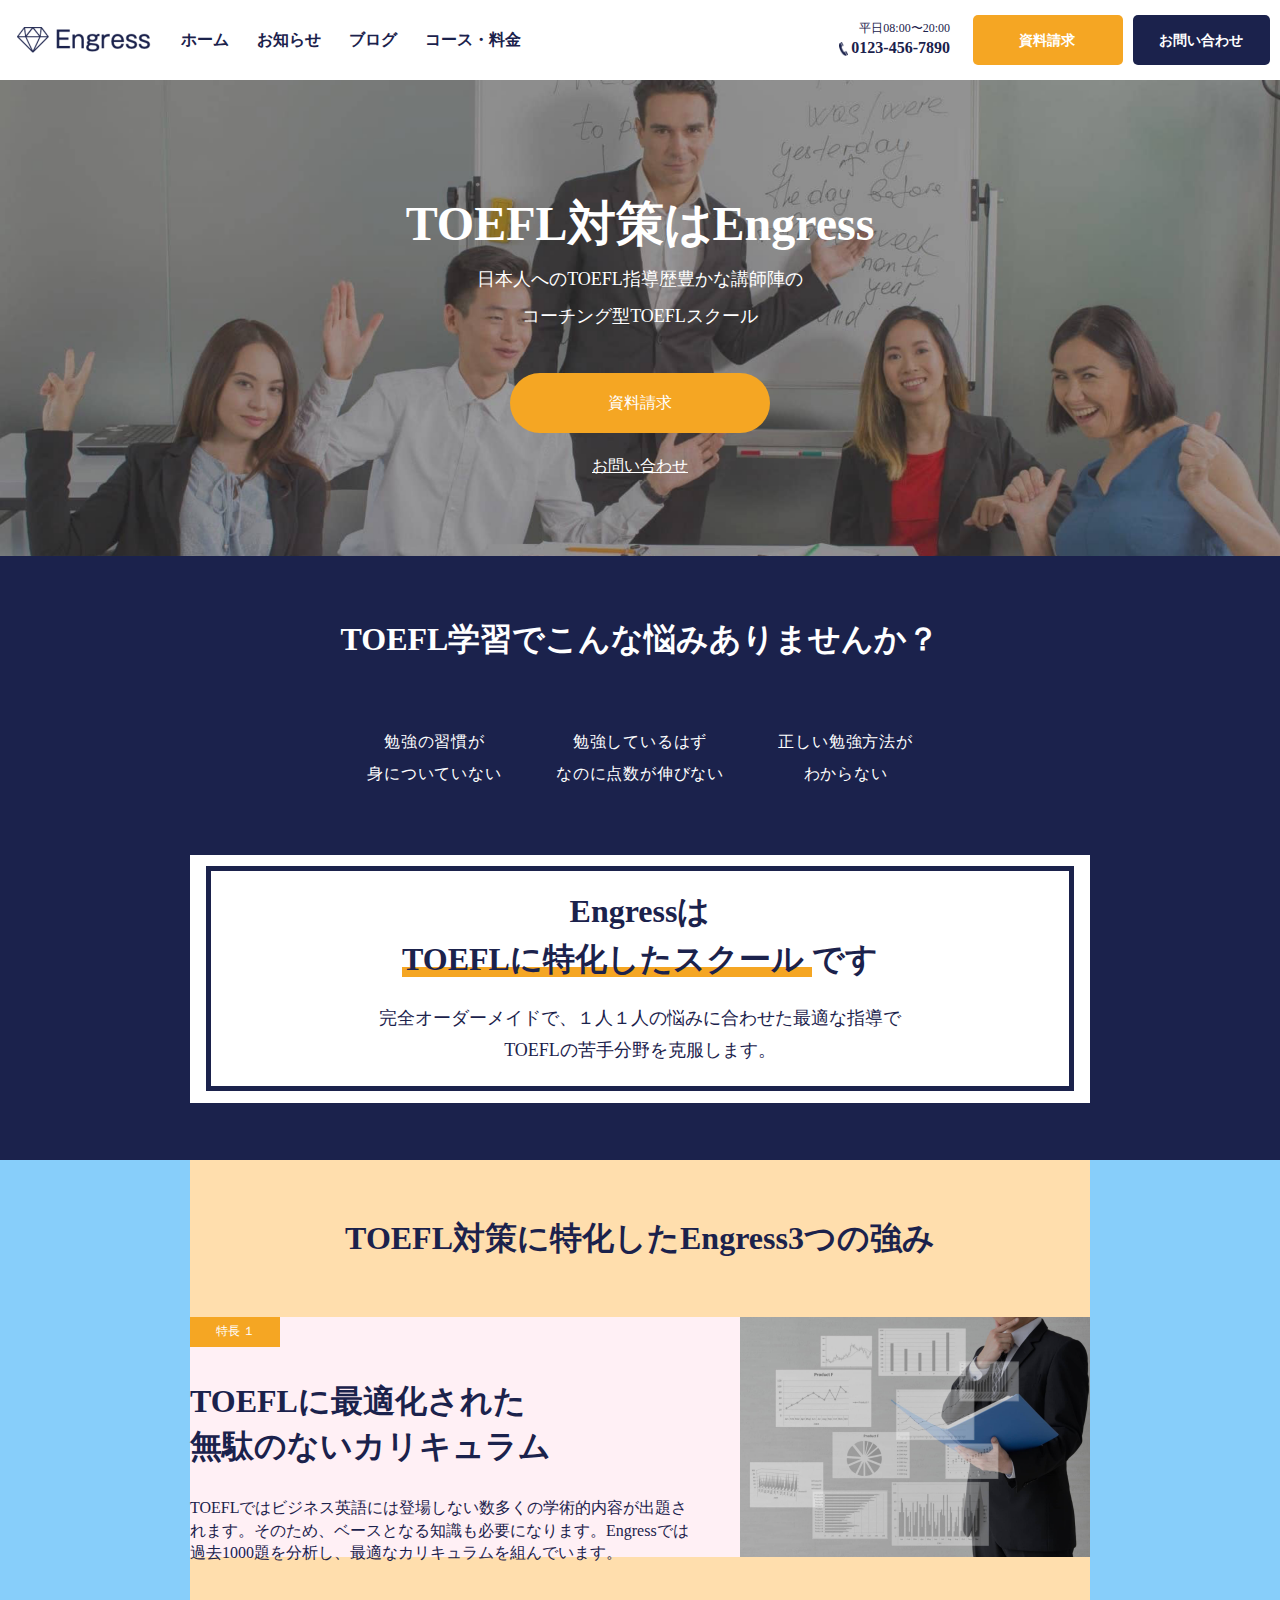
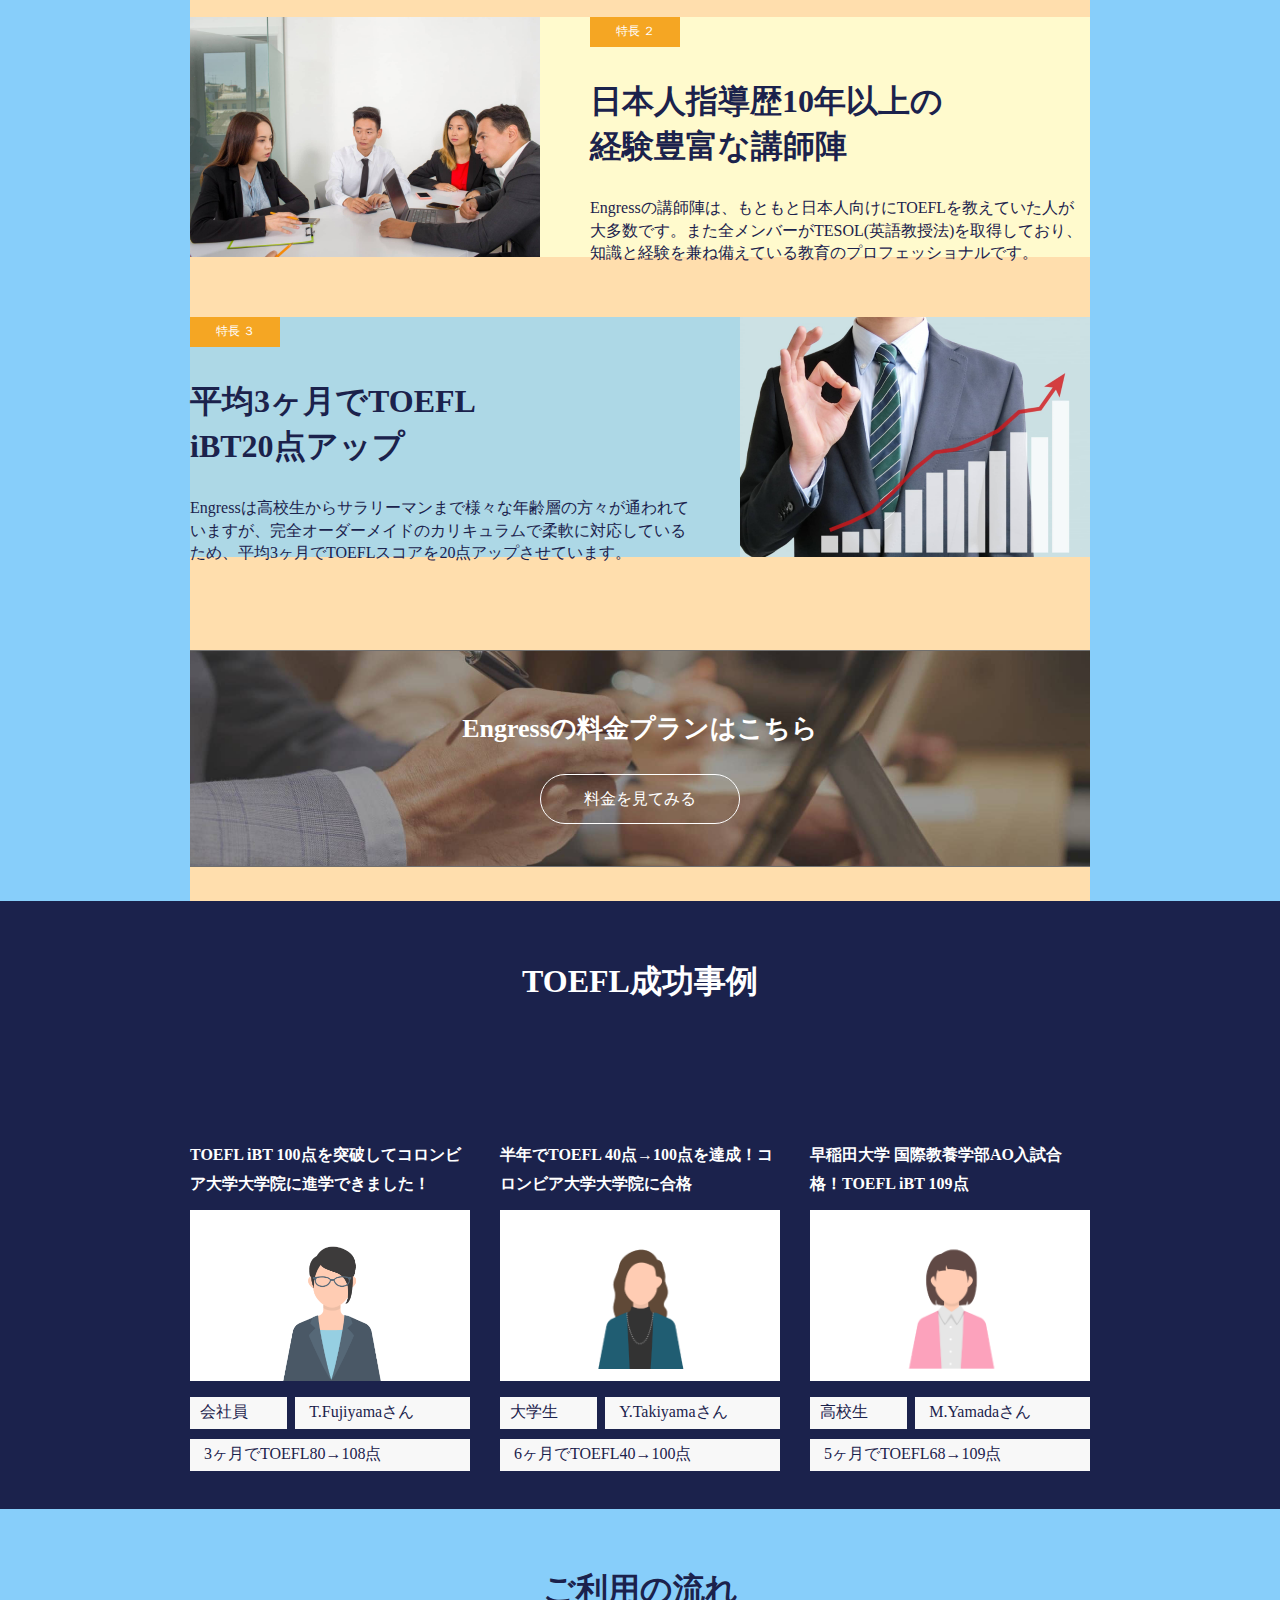
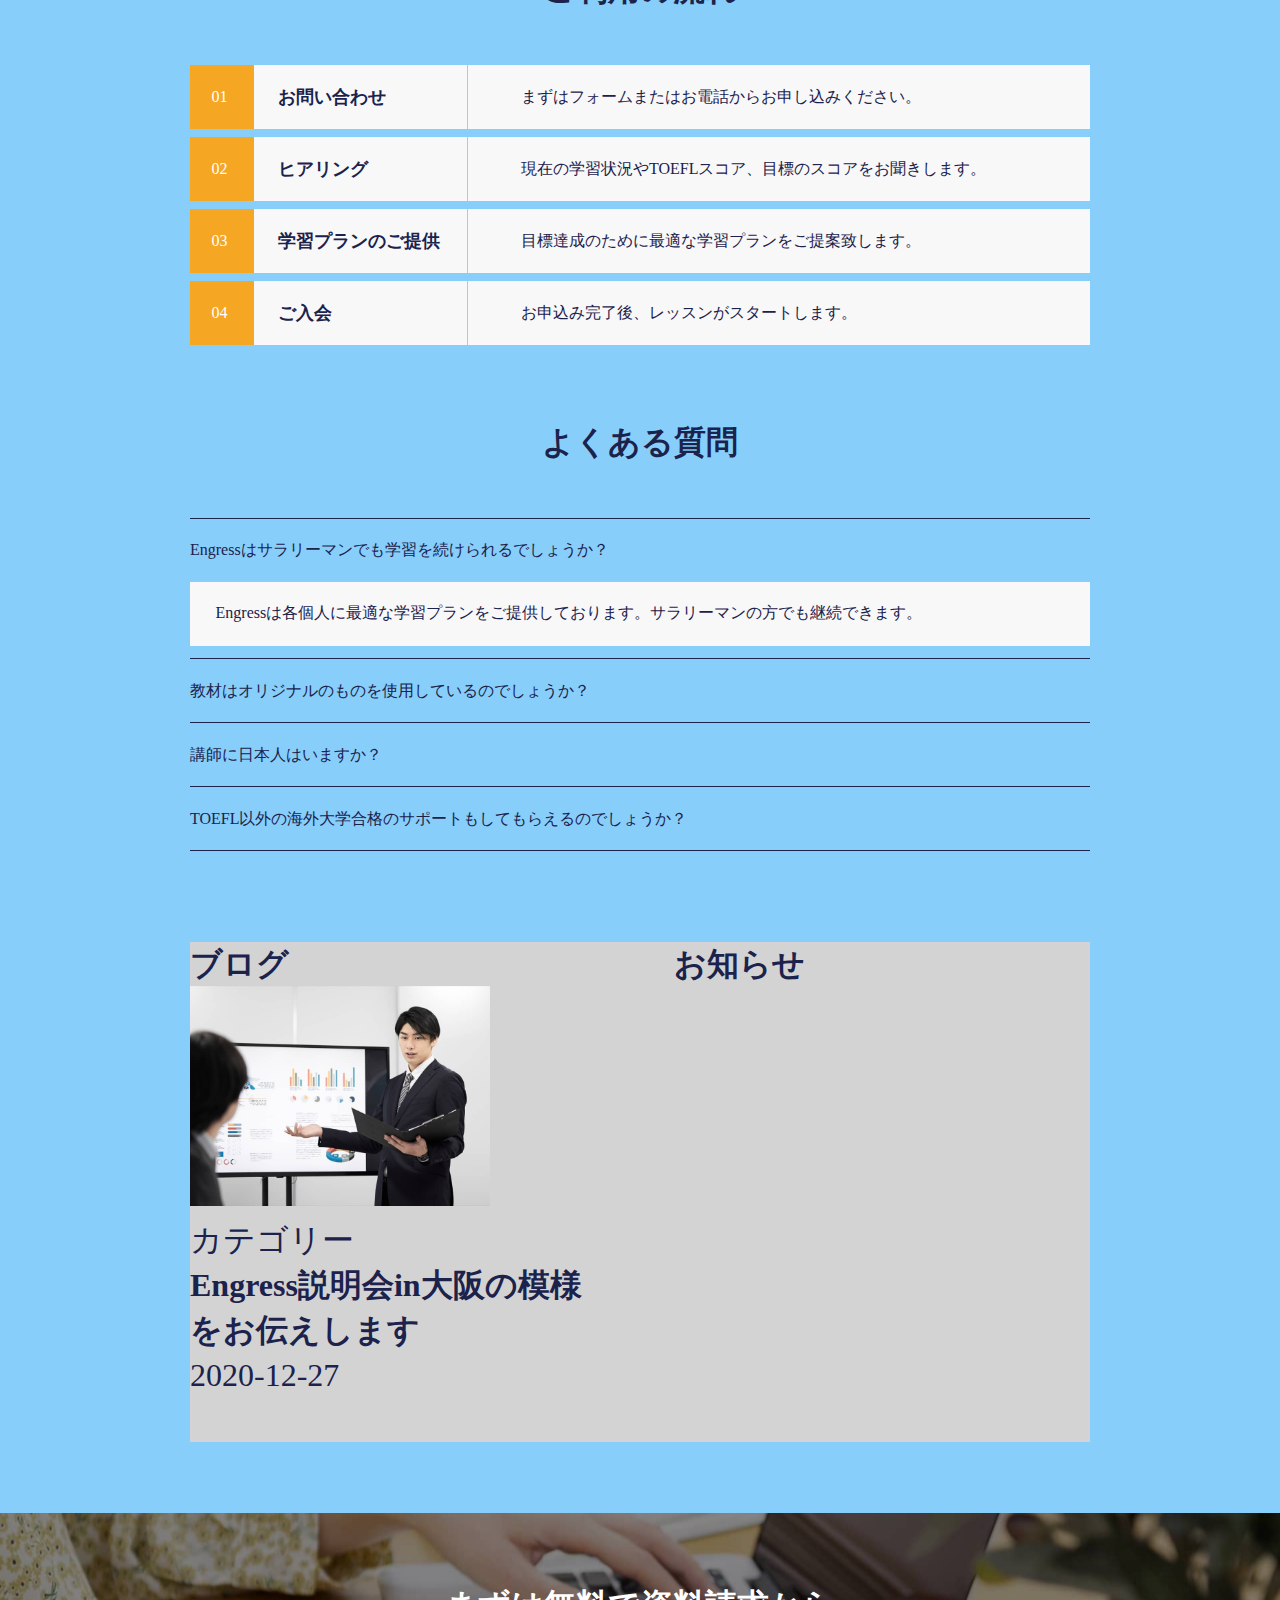
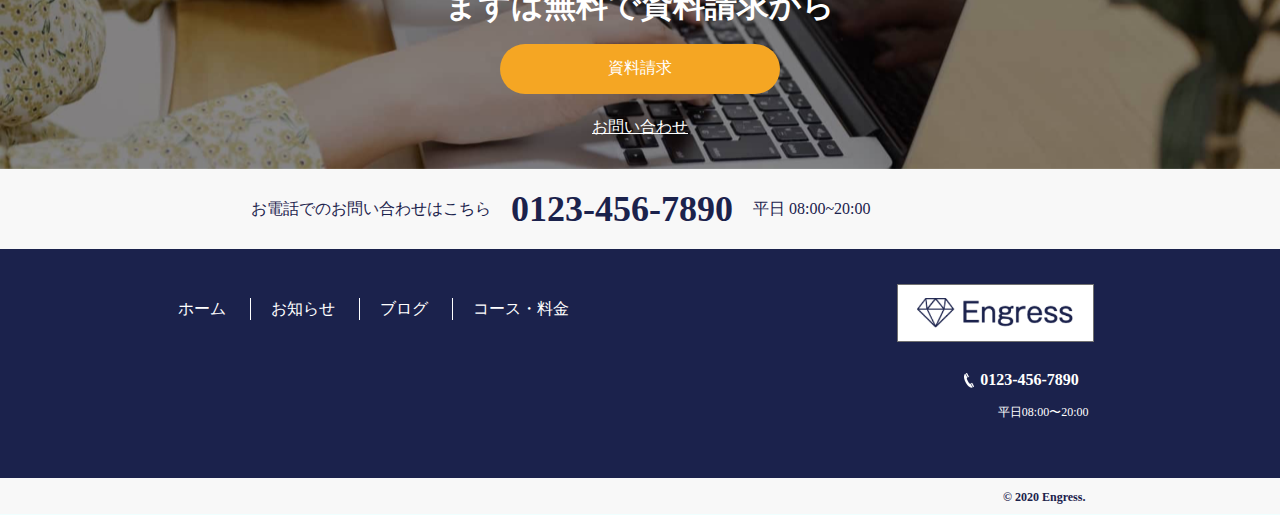
==== commit c5ab90c2: "fix" ====
--- a/index.html
+++ b/index.html
@@ -229,19 +229,47 @@
               </div>
             </div><!-- fb_item -->
         </div>
-        <h2>よくある質問</h2>
-        <div class="second-block">
-
-        </div>
+        <!-- <div class="faq-container">
+          <div class="faq-list-wrapper"> -->
+            <div class="second-block">
+              <h2>よくある質問</h2>
+              <dl class="faq-list">
+                <dt class="faq-list-q">Engressはサラリーマンでも学習を続けられるでしょうか？</dt>
+                <dd class="faq-list-a">Engressは各個人に最適な学習プランをご提供しております。サラリーマンの方でも継続できます。
+                </dd>
+                <dt class="faq-list-q">教材はオリジナルのものを使用しているのでしょうか？</dt>
+                <dd class="faq-list-a">教材は完全オリジナルのものを使用しております。内容は半年に一度見直しており、時代に即した教材づくりを心がけています。</dd>
+                <dl class="faq-list-q">講師に日本人はいますか？</dl>
+                <dd class="faq-list-a">弊社に在籍する講師のおよそ半数が日本人と言う割合です。</dd>
+                <dl class="faq-list-q">TOEFL以外の海外大学合格のサポートもしてもらえるのでしょうか？</dl>
+                <dd class="faq-list-a">弊社はTOEFL特化型のスクールでございますので、海外大学合格サポートは致しておりません。</dd>
+                <dl class="faq-list-q"></dl>
+                <!-- <dd class="faq-list-a">弊社はTOEFL特化型のスクールでございますので、海外大学合格サポートは致しておりません。</dd> -->
+              </dl>
+            </div>
+          <!-- </div>faq_list_wrapper -->
+        <!-- </div>faq-container -->
+
+
+
         <div class="third-block">
           <div class="blog">
-
+            <h3>ブログ</h3>
+              <div class="blog-item">
+                <figure class="blog-image"><img src="images/sample01.png" alt=""></figure>
+                <div class="category">カテゴリー</div>
+                <div class="nl-info">
+                  <h4>Engress説明会in大阪の模様をお伝えします</h4>
+                  <time datetime="2020-12-27">2020-12-27</time>
+                </div>
+              </div><!-- nl_item -->
           </div>
           <div class="info">
-
-          </div>
-
-        </div>
+            <h3>お知らせ</h3>
+          </div>
+        </div>
+
+
 
 
       </div>
@@ -295,7 +323,7 @@
 <script src="https://ajax.googleapis.com/ajax/libs/jquery/1.11.0/jquery.min.js"></script>
 <script src="https://code.jquery.com/jquery-2.2.4.js" integrity="sha256-iT6Q9iMJYuQiMWNd9lDyBUStIq/8PuOW33aOqmvFpqI="
   crossorigin="anonymous"></script>
-<!-- <script src="script.js"></script> -->
+<script src="script.js"></script>
 
 </body>
 
--- a/style.css
+++ b/style.css
@@ -115,10 +115,6 @@
   background-color: plum;
 }
 
-.third-contents {
-  background-color: seashell;
-}
-
 .footer {
   background-color: whitesmoke;
 }
@@ -592,7 +588,6 @@
   width: 900px;
   margin: 0 auto;
   height: 100%;
-  background-color: lightgreen;
 }
 
 .main-contents .main-container .third-contents .third-container h2 {
@@ -604,6 +599,7 @@
 
 .main-contents .main-container .third-contents .third-container .first-block {
   height: 280px;
+  margin-bottom: 4.6875rem;
 }
 
 .main-contents .main-container .third-contents .third-container .first-block .fb-item {
@@ -650,9 +646,41 @@
 }
 
 .main-contents .main-container .third-contents .third-container .second-block {
-  height: 300px;
-  background-color: lightgrey;
   margin-bottom: 5.64rem;
+}
+
+.main-contents .main-container .third-contents .third-container .second-block h2 {
+  padding-top: 0;
+}
+
+.main-contents .main-container .third-contents .third-container .second-block .faq-list .faq-list-q {
+  height: 4rem;
+  border-top: 1px solid #1B224C;
+  cursor: pointer;
+  display: -webkit-box;
+  display: -ms-flexbox;
+  display: flex;
+  -webkit-box-align: center;
+      -ms-flex-align: center;
+          align-items: center;
+}
+
+.main-contents .main-container .third-contents .third-container .second-block .faq-list .faq-list-a {
+  height: 4rem;
+  background-color: #F8F8F8;
+  display: none;
+  display: -webkit-box;
+  display: -ms-flexbox;
+  display: flex;
+  -webkit-box-align: center;
+      -ms-flex-align: center;
+          align-items: center;
+  padding-left: 1.6rem;
+  margin-bottom: .8rem;
+}
+
+.main-contents .main-container .third-contents .third-container .second-block .faq-list .faq-list-q:nth-child(9) {
+  height: 1px;
 }
 
 .main-contents .main-container .third-contents .third-container .third-block {
@@ -661,6 +689,17 @@
   display: flex;
   background-color: lightgrey;
   height: 500px;
+}
+
+.main-contents .main-container .third-contents .third-container .third-block .blog {
+  width: 430px;
+  margin-right: 67px;
+  font-size: 2rem;
+}
+
+.main-contents .main-container .third-contents .third-container .third-block .info {
+  width: 430px;
+  font-size: 2rem;
 }
 
 .footer {
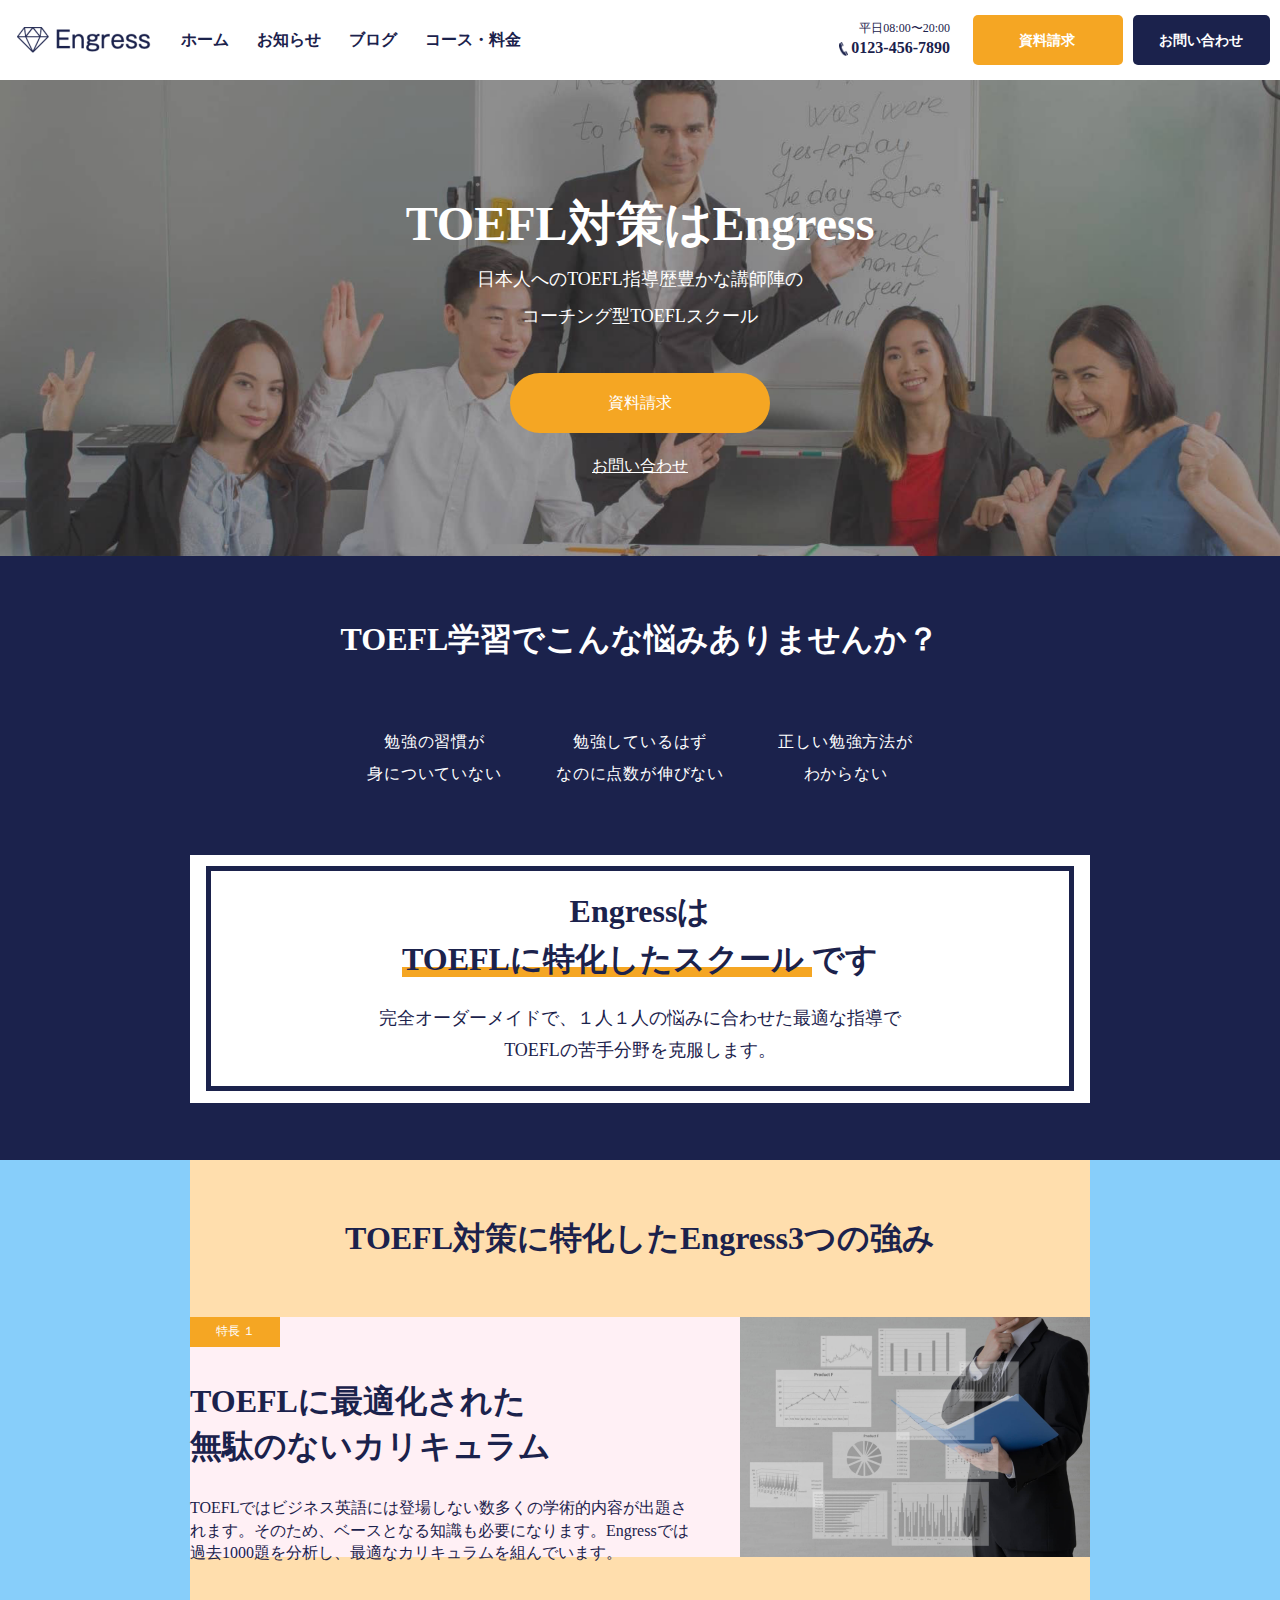
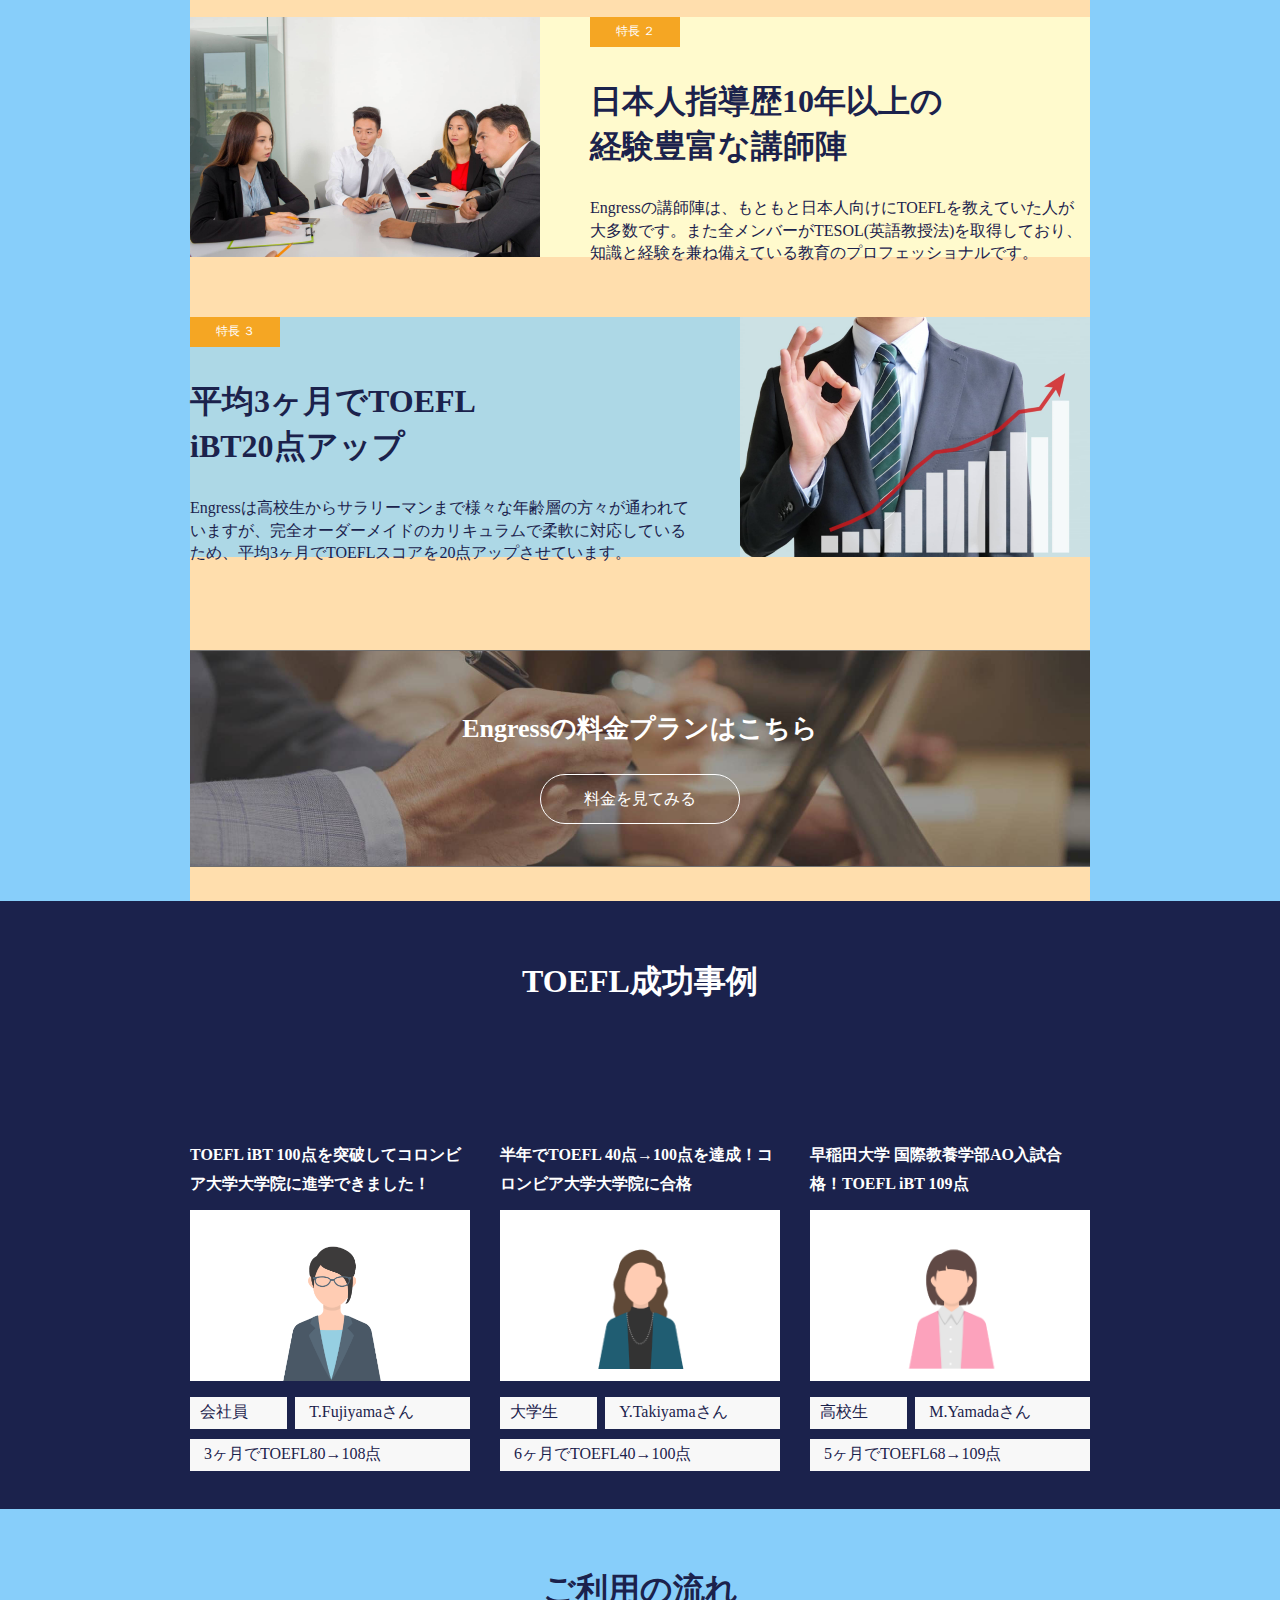
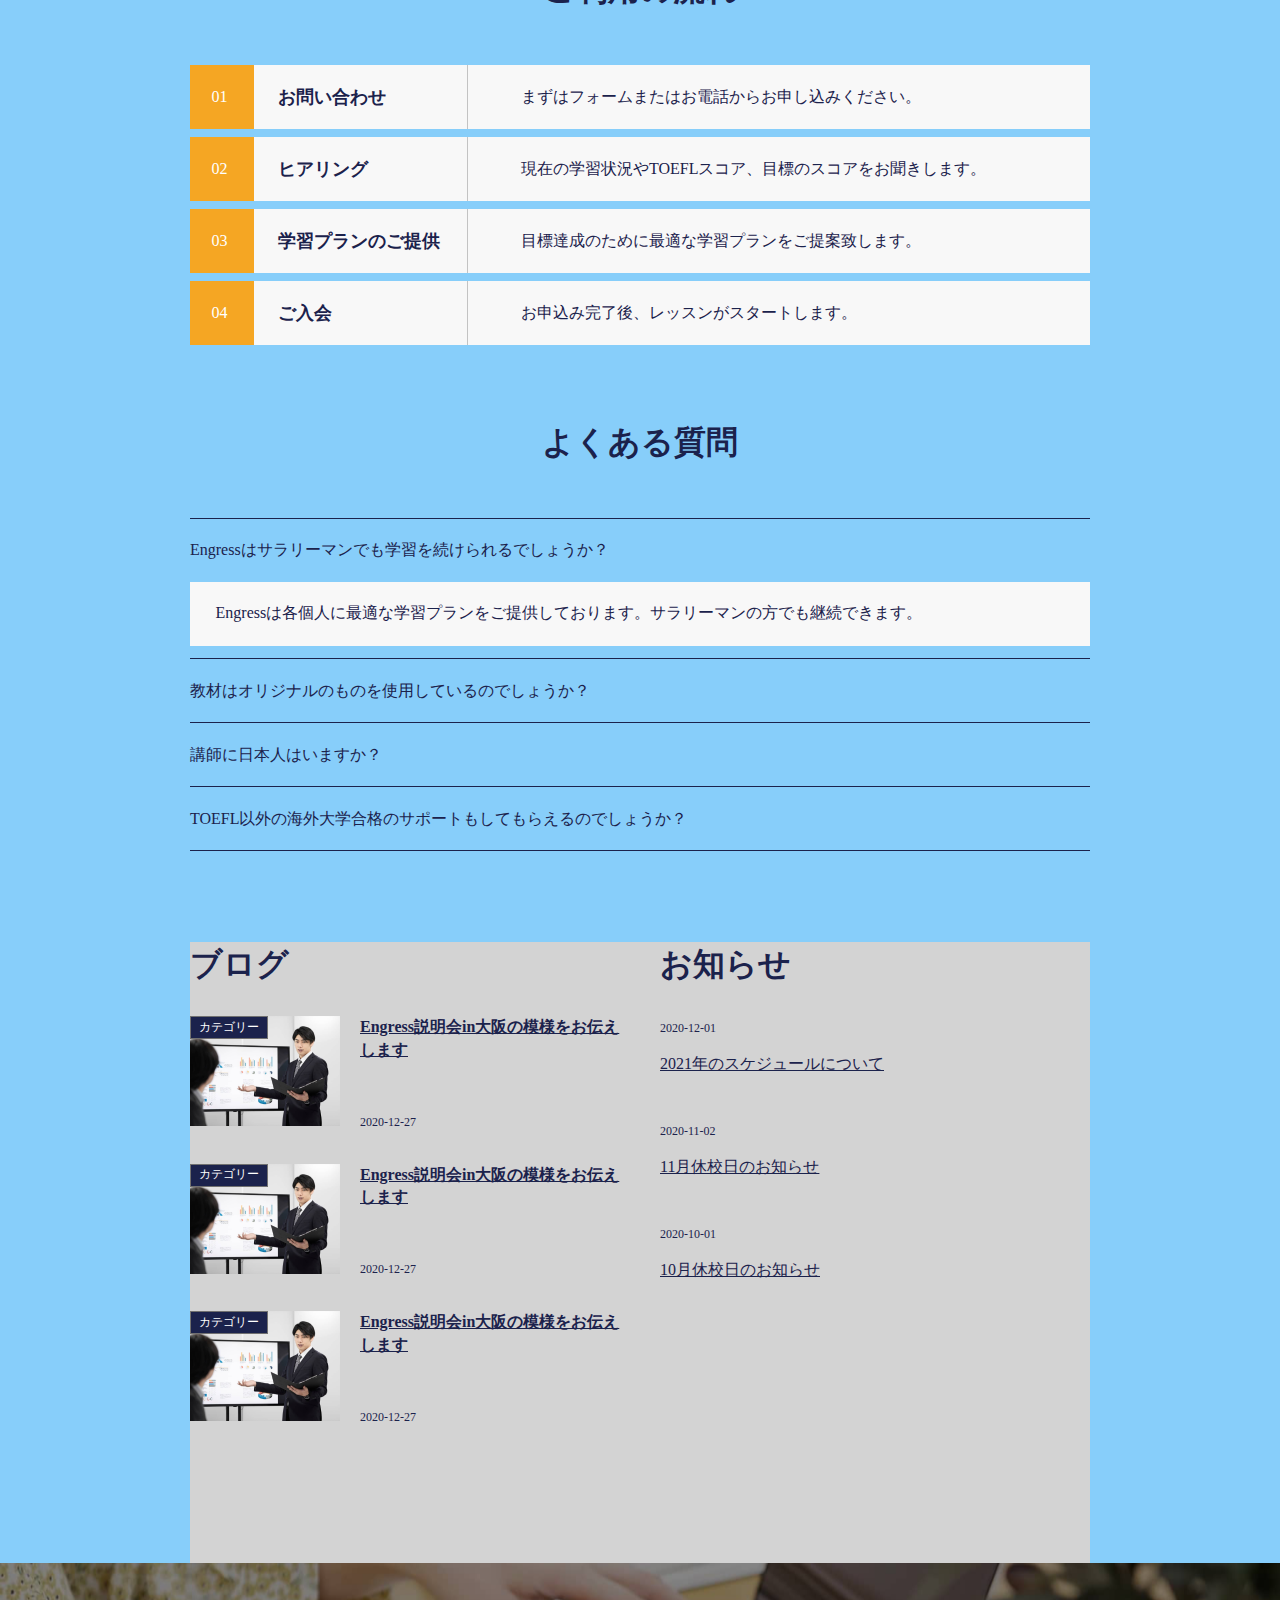
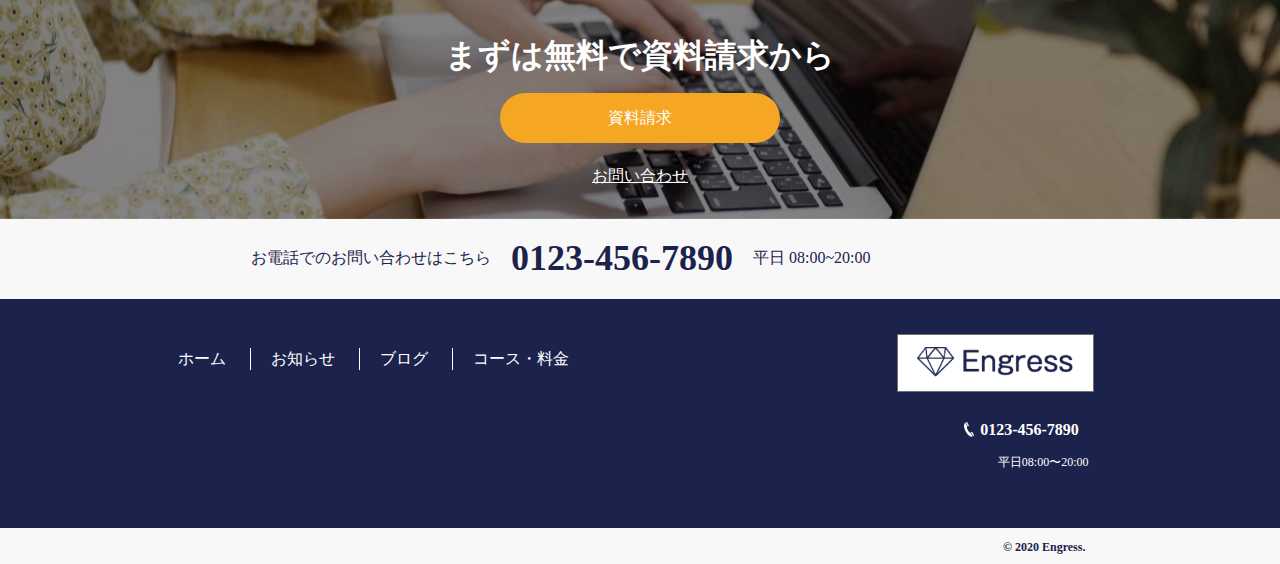
==== commit 75e325c6: "fix" ====
--- a/index.html
+++ b/index.html
@@ -258,14 +258,42 @@
               <div class="blog-item">
                 <figure class="blog-image"><img src="images/sample01.png" alt=""></figure>
                 <div class="category">カテゴリー</div>
-                <div class="nl-info">
+                <div class="blog-info">
                   <h4>Engress説明会in大阪の模様をお伝えします</h4>
                   <time datetime="2020-12-27">2020-12-27</time>
                 </div>
-              </div><!-- nl_item -->
+              </div><!-- blog-item -->
+              <div class="blog-item">
+                <figure class="blog-image"><img src="images/sample01.png" alt=""></figure>
+                <div class="category">カテゴリー</div>
+                <div class="blog-info">
+                  <h4>Engress説明会in大阪の模様をお伝えします</h4>
+                  <time datetime="2020-12-27">2020-12-27</time>
+                </div>
+              </div><!-- blog-item -->
+              <div class="blog-item">
+                <figure class="blog-image"><img src="images/sample01.png" alt=""></figure>
+                <div class="category">カテゴリー</div>
+                <div class="blog-info">
+                  <h4>Engress説明会in大阪の模様をお伝えします</h4>
+                  <time datetime="2020-12-27">2020-12-27</time>
+                </div>
+              </div><!-- blog-item -->
           </div>
           <div class="info">
             <h3>お知らせ</h3>
+              <div class="info-item">
+                <time datetime="2020-12-01">2020-12-01</time>
+                  <p>2021年のスケジュールについて</p>
+              </div>
+              <div class="info-item">
+                <time datetime="2020-11-02">2020-11-02</time>
+                  <p>11月休校日のお知らせ</p>
+              </div>
+              <div class="info-item">
+                <time datetime="2020-10-01">2020-10-01</time>
+                  <p>10月休校日のお知らせ</p>
+              </div>
           </div>
         </div>
 
--- a/style.css
+++ b/style.css
@@ -388,7 +388,7 @@
 }
 
 .main-contents {
-  height: 3553px;
+  height: auto;
 }
 
 .main-contents .main-container {
@@ -581,7 +581,7 @@
 }
 
 .main-contents .main-container .third-contents {
-  height: 1604px;
+  height: auto;
 }
 
 .main-contents .main-container .third-contents .third-container {
@@ -688,18 +688,84 @@
   display: -ms-flexbox;
   display: flex;
   background-color: lightgrey;
-  height: 500px;
+  height: auto;
+  padding-bottom: 6.5rem;
 }
 
 .main-contents .main-container .third-contents .third-container .third-block .blog {
   width: 430px;
-  margin-right: 67px;
+}
+
+.main-contents .main-container .third-contents .third-container .third-block .blog h3 {
   font-size: 2rem;
+  padding-bottom: 1.875rem;
+}
+
+.main-contents .main-container .third-contents .third-container .third-block .blog .blog-item {
+  display: -webkit-box;
+  display: -ms-flexbox;
+  display: flex;
+  position: relative;
+  margin-bottom: 1.9375rem;
+}
+
+.main-contents .main-container .third-contents .third-container .third-block .blog .blog-item img {
+  width: 150px;
+}
+
+.main-contents .main-container .third-contents .third-container .third-block .blog .blog-item .category {
+  width: 78px;
+  height: 23px;
+  background: #1B224C 0% 0% no-repeat padding-box;
+  border: 1px solid #707070;
+  position: absolute;
+  font-size: .75rem;
+  color: #FFFFFF;
+  text-align: center;
+  padding-top: .1rem;
+}
+
+.main-contents .main-container .third-contents .third-container .third-block .blog .blog-item .blog-info {
+  margin-left: 1.25rem;
+  width: 260px;
+}
+
+.main-contents .main-container .third-contents .third-container .third-block .blog .blog-item .blog-info h4 {
+  font-size: 1rem;
+  text-decoration: underline;
+}
+
+.main-contents .main-container .third-contents .third-container .third-block .blog .blog-item .blog-info time {
+  font-size: .75rem;
+  display: inline-block;
+  margin-top: 3.3rem;
 }
 
 .main-contents .main-container .third-contents .third-container .third-block .info {
   width: 430px;
+  margin: 0 0 0 auto;
+}
+
+.main-contents .main-container .third-contents .third-container .third-block .info h3 {
   font-size: 2rem;
+  padding-bottom: 1.875rem;
+}
+
+.main-contents .main-container .third-contents .third-container .third-block .info .info-item {
+  width: 402px;
+  height: 87px;
+  margin-bottom: 1rem;
+}
+
+.main-contents .main-container .third-contents .third-container .third-block .info .info-item time {
+  font-size: .75rem;
+  display: inline-block;
+  margin-bottom: 1rem;
+}
+
+.main-contents .main-container .third-contents .third-container .third-block .info .info-item p {
+  font-size: 1rem;
+  text-decoration: underline;
 }
 
 .footer {
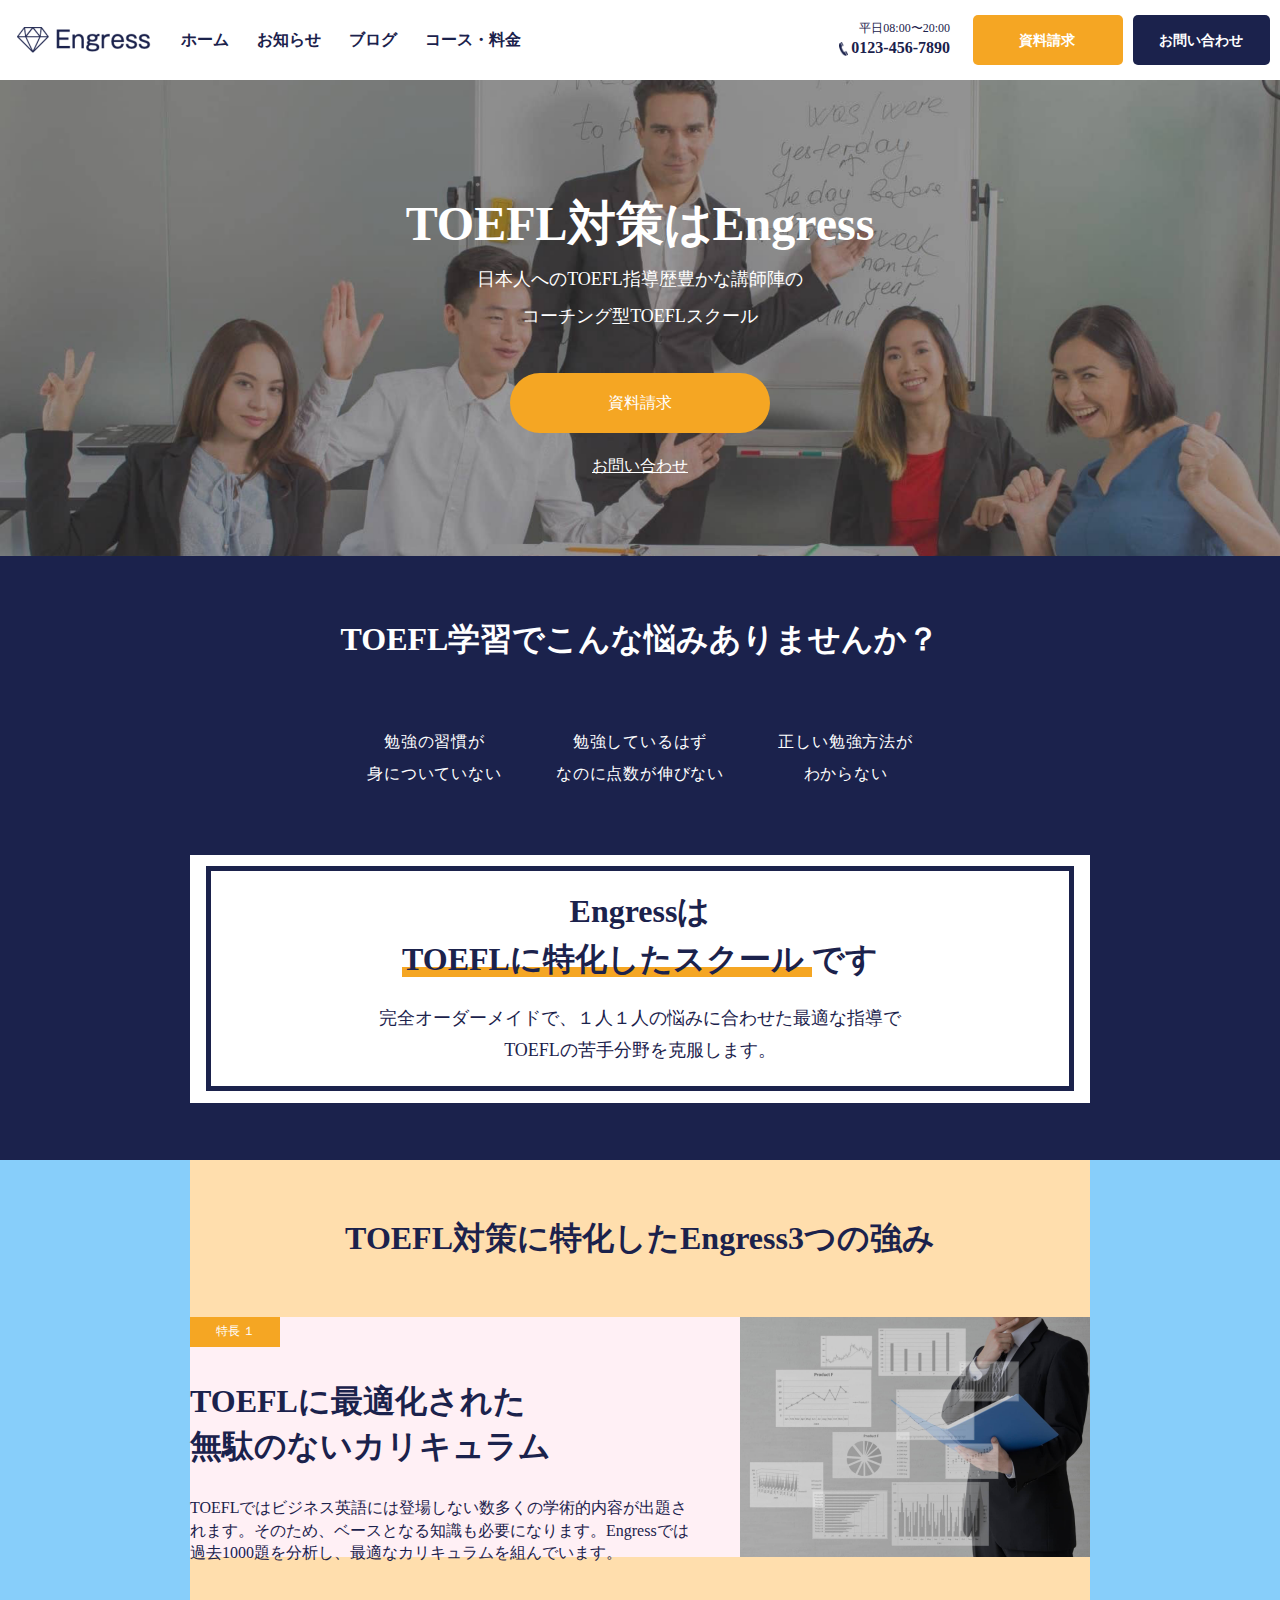
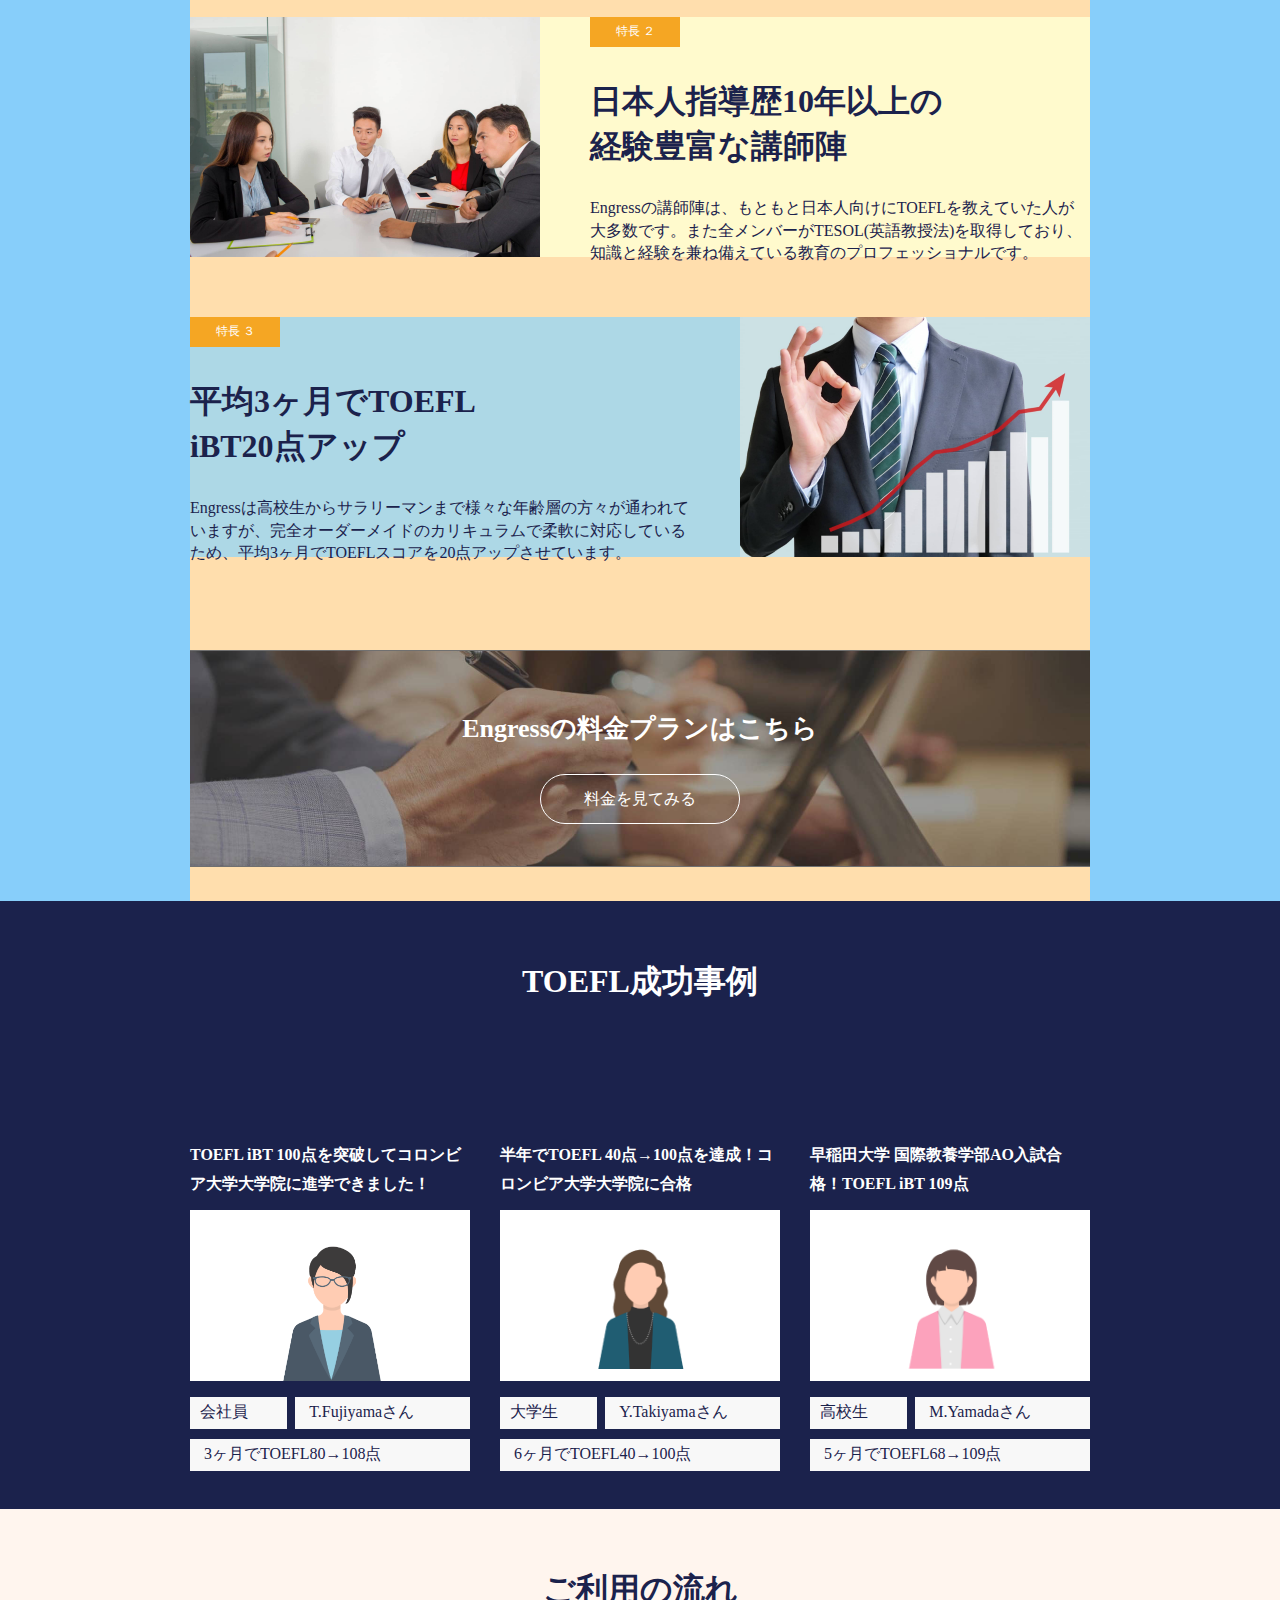
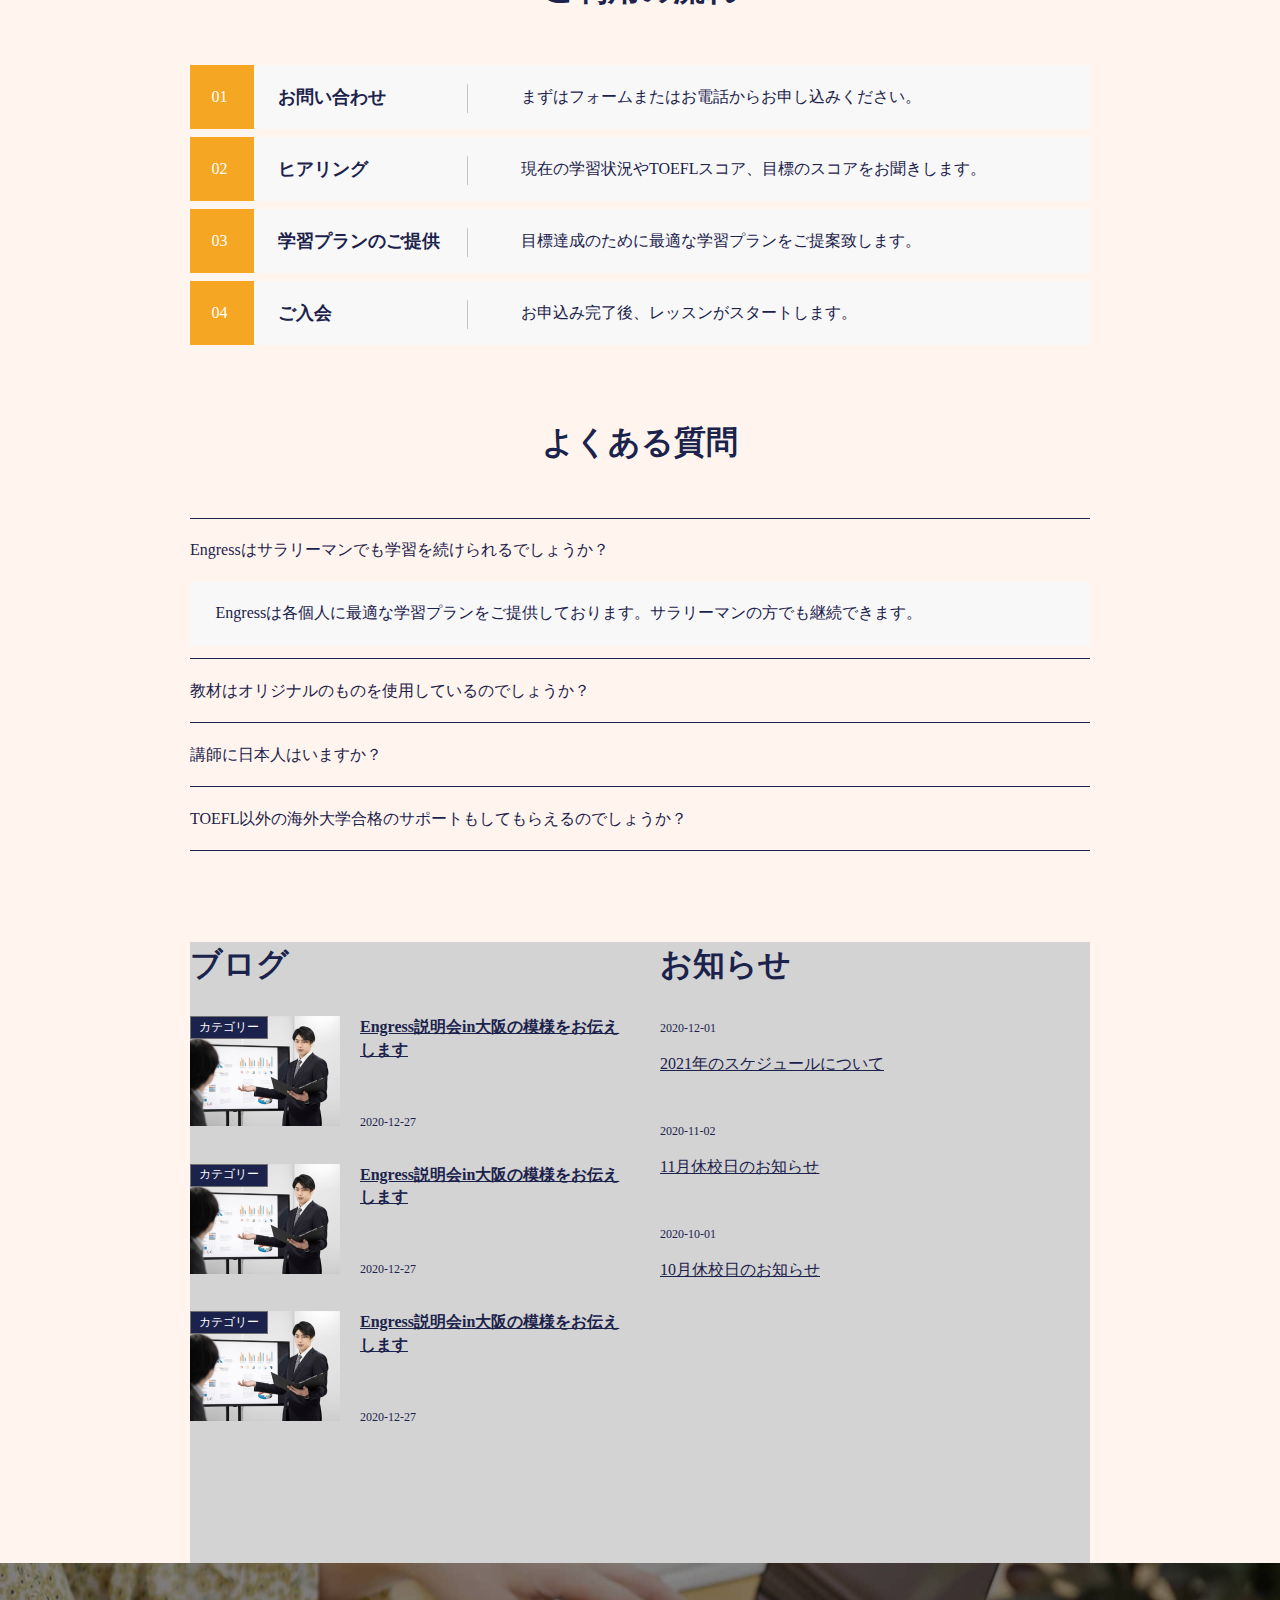
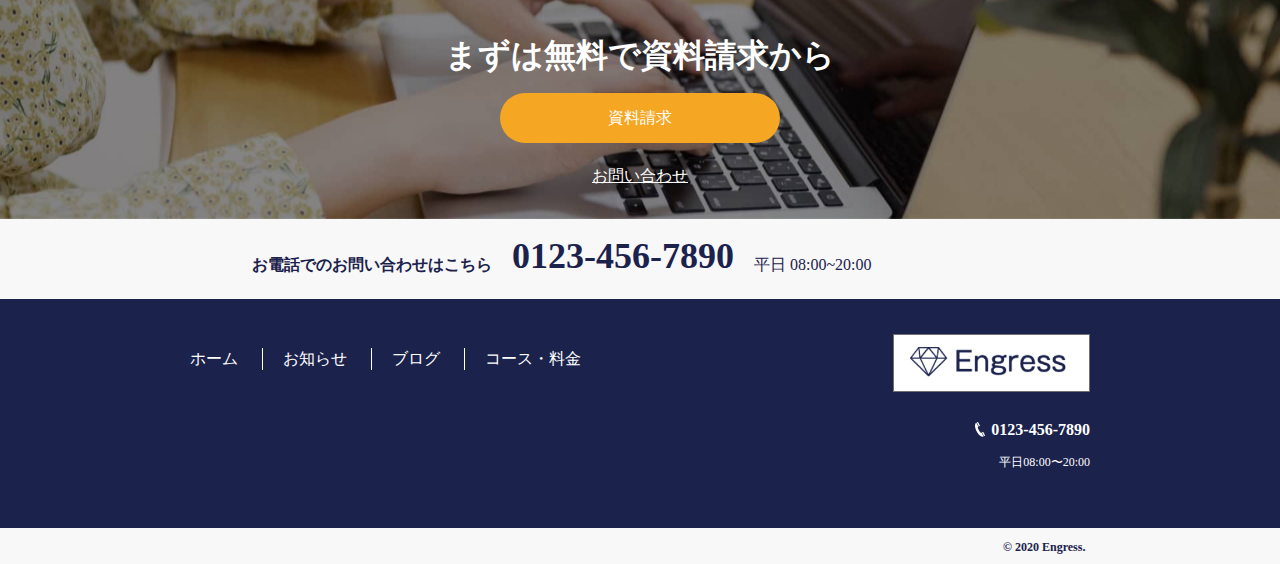
==== commit a431cf4b: "fix" ====
--- a/index.html
+++ b/index.html
@@ -315,28 +315,32 @@
     <a href="#" class="ct">お問い合わせ</a>
   </div>
   <div class="upper-bottom">
-      <p>お電話でのお問い合わせはこちら</p>
-      <h2>0123-456-7890</h2>
-      <p>平日 08:00~20:00</p>
+      <div class="upper-bottom-wrap">
+        <p>お電話でのお問い合わせはこちら</p>
+        <h2>0123-456-7890</h2>
+        <p>平日 08:00~20:00</p>
+      </div>
   </div>
 </div>
 
 
 <div class="bottom-footer">
-  <div class="bottom-upper">
-    <div class="footer-menu">
-      <a href="#">ホーム</a>
-      <a href="#">お知らせ</a>
-      <a href="#">ブログ</a>
-      <a href="#">コース・料金</a>
-    </div>
-    <div class="footer-logo">
-      <a href="#" class="logo">
-        <img src="images/logo.png" alt="Engress">
-      </a>
-      <div class="contacts">
-        <a href="0123-456-7890" class="call">0123-456-7890</a>
-        <p>平日08:00〜20:00</p>
+  <div class="bottom-upper-wrapper">
+    <div class="bottom-upper">
+      <div class="footer-menu">
+        <a href="#">ホーム</a>
+        <a href="#">お知らせ</a>
+        <a href="#">ブログ</a>
+        <a href="#">コース・料金</a>
+      </div>
+      <div class="footer-logo">
+        <a href="#" class="logo">
+          <img src="images/logo.png" alt="Engress">
+        </a>
+        <div class="contacts">
+          <a href="0123-456-7890" class="call">0123-456-7890</a>
+          <p>平日08:00〜20:00</p>
+        </div>
       </div>
     </div>
   </div>
--- a/style.css
+++ b/style.css
@@ -115,6 +115,10 @@
   background-color: plum;
 }
 
+.third-contents {
+  background-color: seashell;
+}
+
 .footer {
   background-color: whitesmoke;
 }
@@ -633,11 +637,32 @@
 }
 
 .main-contents .main-container .third-contents .third-container .first-block .fb-item .fb-info h4 {
+  display: inline-block;
   padding-top: 1rem;
   padding-left: 1.5rem;
   width: 214px;
-  border-right: 1px solid #C3C3C3;
   font-size: 1.125rem;
+  position: relative;
+}
+
+.main-contents .main-container .third-contents .third-container .first-block .fb-item .fb-info h4:before {
+  content: '';
+  position: absolute;
+  left: 93%;
+  bottom: 30px;
+  /*線の上下位置*/
+  display: inline-block;
+  width: 29px;
+  /*線の長さ*/
+  height: 1px;
+  /*線の太さ*/
+  -webkit-transform: rotate(90deg);
+  transform: rotate(90deg);
+  /*位置調整*/
+  background-color: #C3C3C3;
+  /*線の色*/
+  border-radius: 1px;
+  /*線の丸み*/
 }
 
 .main-contents .main-container .third-contents .third-container .first-block .fb-item .fb-info p {
@@ -812,27 +837,34 @@
 }
 
 .footer .upper-footer .upper-bottom {
-  display: -webkit-box;
-  display: -ms-flexbox;
-  display: flex;
   margin: 0 auto;
   background-color: #F8F8F8;
   height: 80px;
-  -webkit-box-align: center;
-      -ms-flex-align: center;
-          align-items: center;
-}
-
-.footer .upper-footer .upper-bottom p:nth-child(1) {
-  display: inline;
-  margin-left: 19.61%;
-  text-align: right;
+}
+
+.footer .upper-footer .upper-bottom .upper-bottom-wrap {
+  margin: 0 auto;
+  width: 776px;
+  display: -webkit-box;
+  display: -ms-flexbox;
+  display: flex;
+  height: 100%;
+  position: relative;
+}
+
+.footer .upper-footer .upper-bottom .upper-bottom-wrap p:nth-child(1) {
+  font-weight: bold;
   vertical-align: baseline;
 }
 
-.footer .upper-footer .upper-bottom h2 {
+.footer .upper-footer .upper-bottom .upper-bottom-wrap h2 {
   font-size: 2.25rem;
   margin: 0 1.25rem;
+  padding-top: .8rem;
+}
+
+.footer .upper-footer .upper-bottom .upper-bottom-wrap p {
+  padding-top: 2.2rem;
 }
 
 .footer .bottom-footer {
@@ -841,21 +873,25 @@
   margin: 0 auto;
 }
 
+.footer .bottom-footer .bottom-upper-wrapper {
+  background-color: #1B224C;
+}
+
 .footer .bottom-footer .bottom-upper {
+  width: 900px;
+  margin: 0 auto;
   height: 229px;
-  background-color: #1B224C;
-  display: -webkit-box;
-  display: -ms-flexbox;
-  display: flex;
-  color: #FFFFFF;
-}
-
-.footer .bottom-footer .bottom-upper .footer-menu {
-  width: 46.33%;
+  display: -webkit-box;
+  display: -ms-flexbox;
+  display: flex;
+  -webkit-box-pack: justify;
+      -ms-flex-pack: justify;
+          justify-content: space-between;
+  color: #FFFFFF;
 }
 
 .footer .bottom-footer .bottom-upper .footer-menu a:first-of-type {
-  padding-left: 30%;
+  padding-left: 0;
   border: none;
 }
 
@@ -869,13 +905,8 @@
   text-align: right;
 }
 
-.footer .bottom-footer .bottom-upper .footer-logo {
-  width: 53.67%;
-}
-
 .footer .bottom-footer .bottom-upper .footer-logo .logo {
   margin-top: 2.1875rem;
-  margin-left: 19rem;
   display: inline-block;
   width: 197px;
   height: 58px;
@@ -887,15 +918,15 @@
   width: 159px;
   height: 31px;
   margin-top: .8rem;
-  margin-left: 1.2rem;
+  margin-left: 1rem;
 }
 
 .footer .bottom-footer .bottom-upper .footer-logo .contacts {
   margin-top: 1.6875rem;
+  text-align: right;
 }
 
 .footer .bottom-footer .bottom-upper .footer-logo .contacts .call {
-  margin-left: 24.2rem;
   color: #FFFFFF;
   font-weight: bold;
   position: relative;
@@ -914,7 +945,6 @@
 }
 
 .footer .bottom-footer .bottom-upper .footer-logo .contacts p {
-  margin-left: 25.3rem;
   margin-top: .8125rem;
   font-size: 12px;
 }
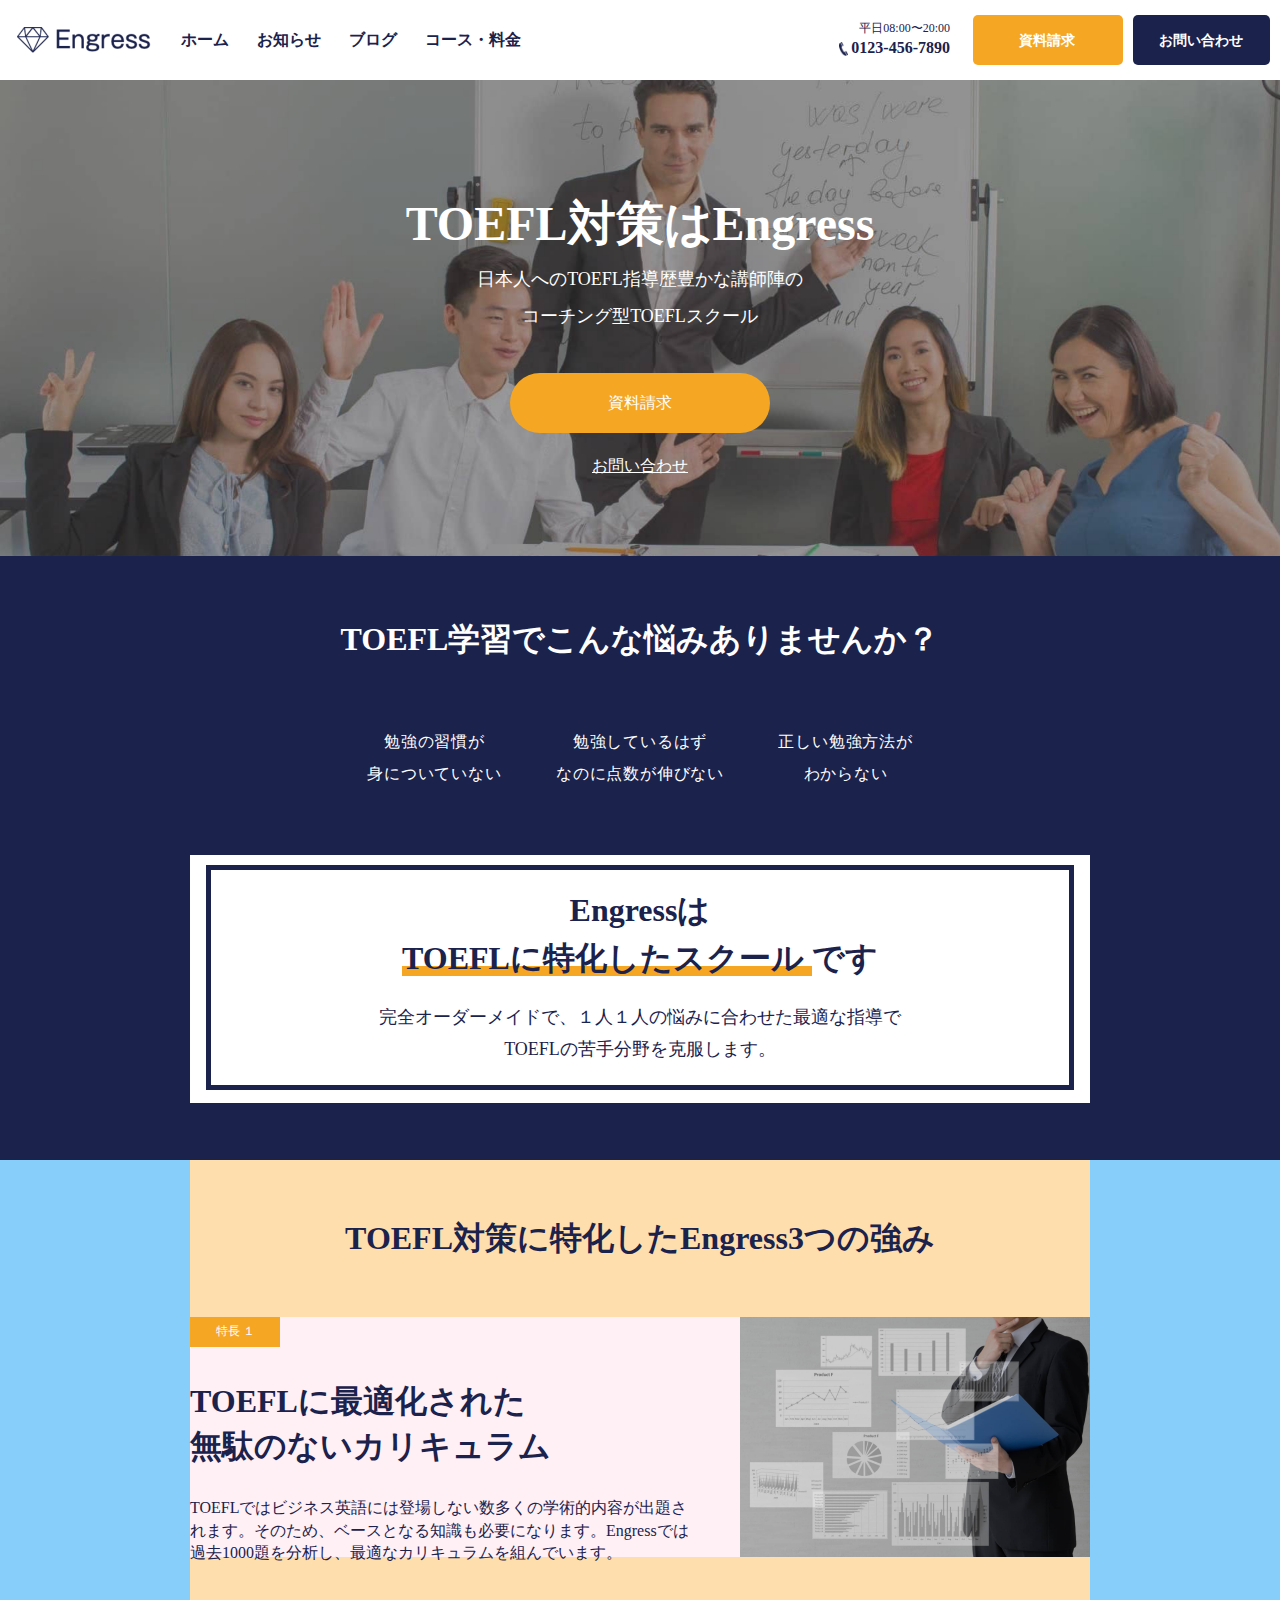
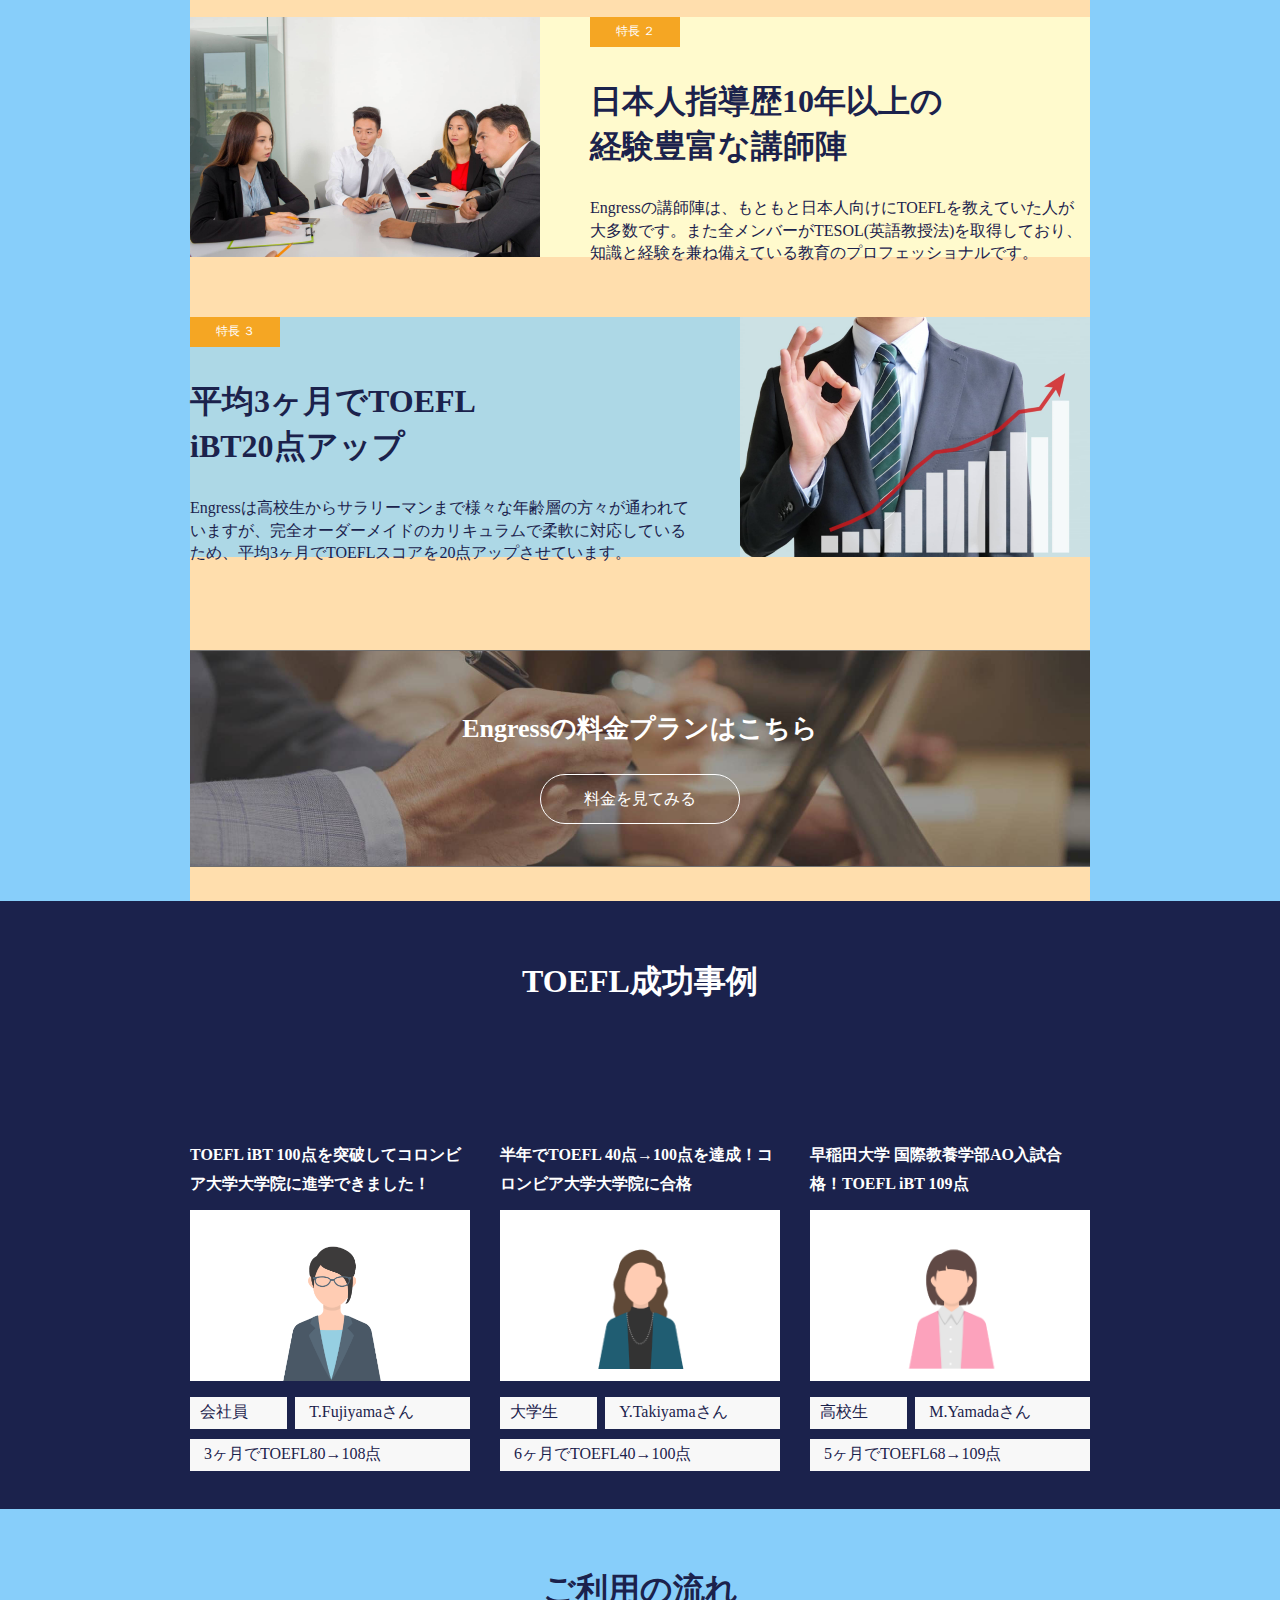
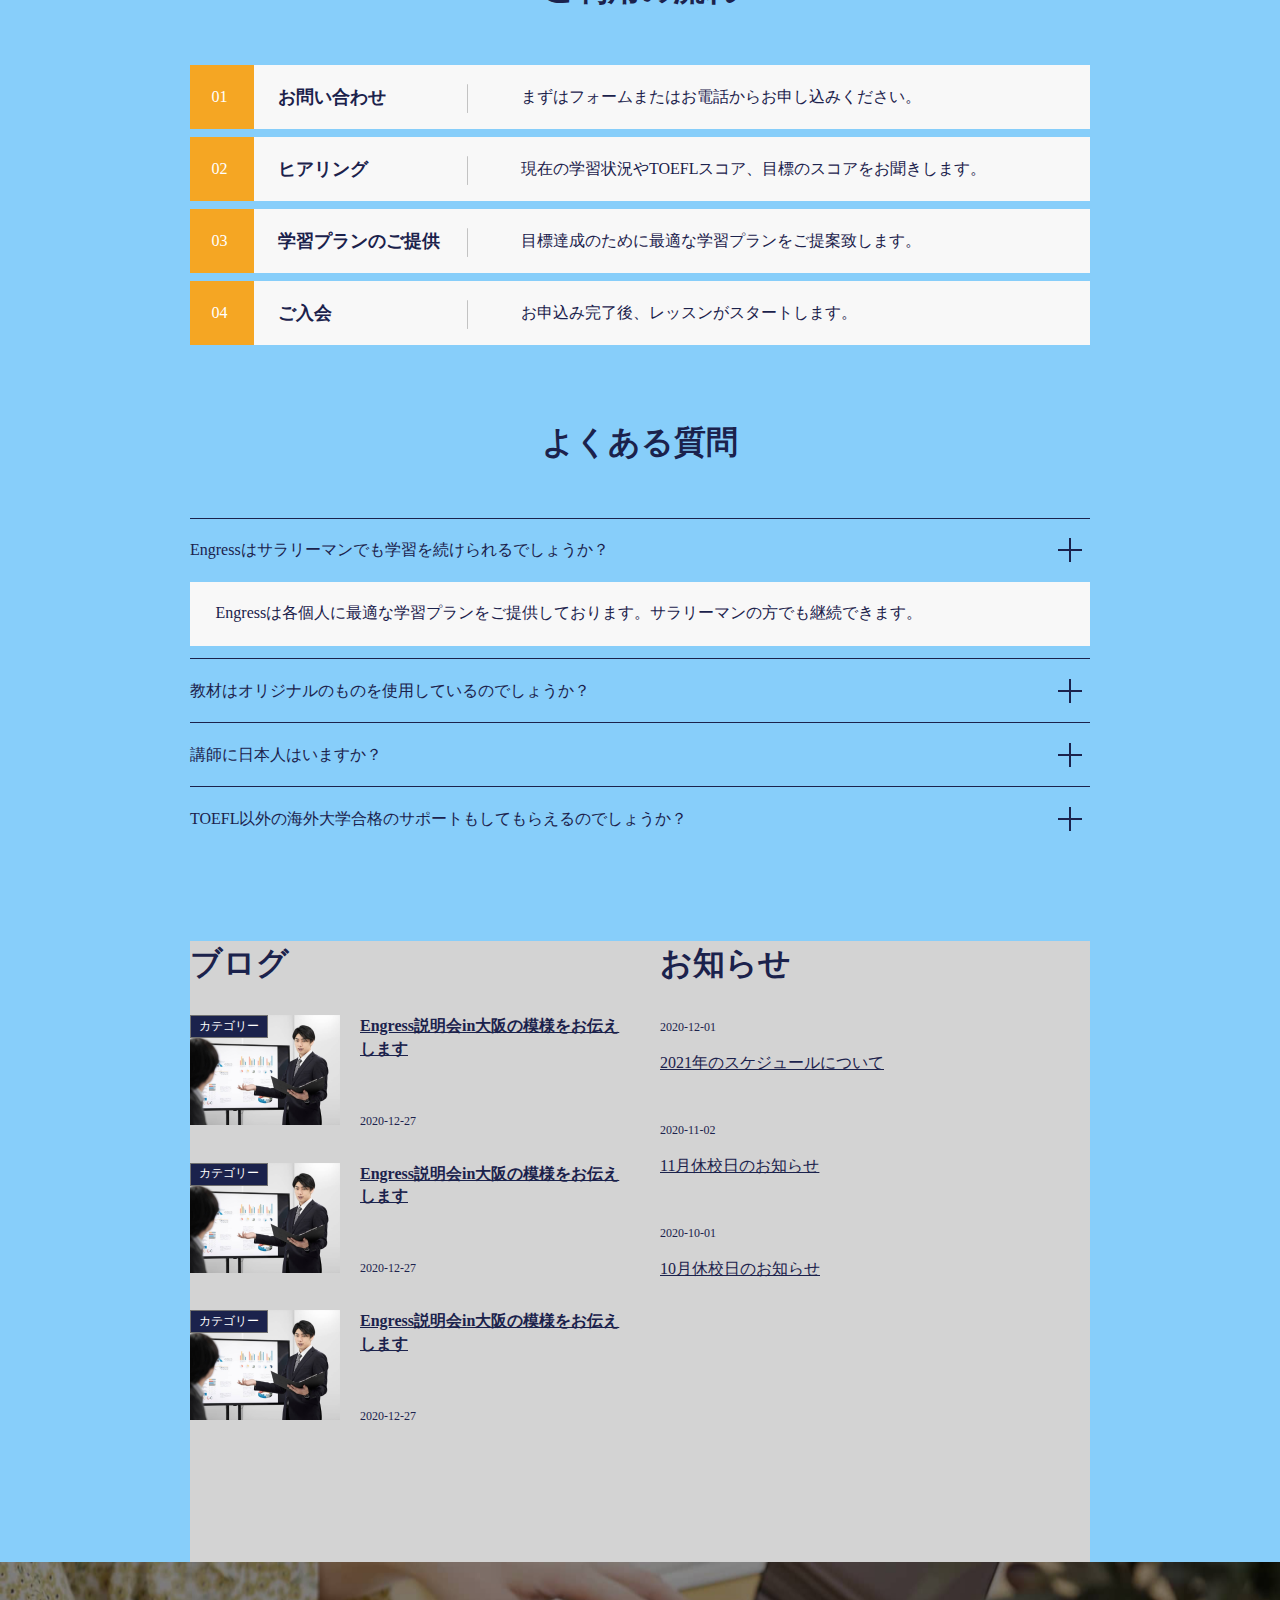
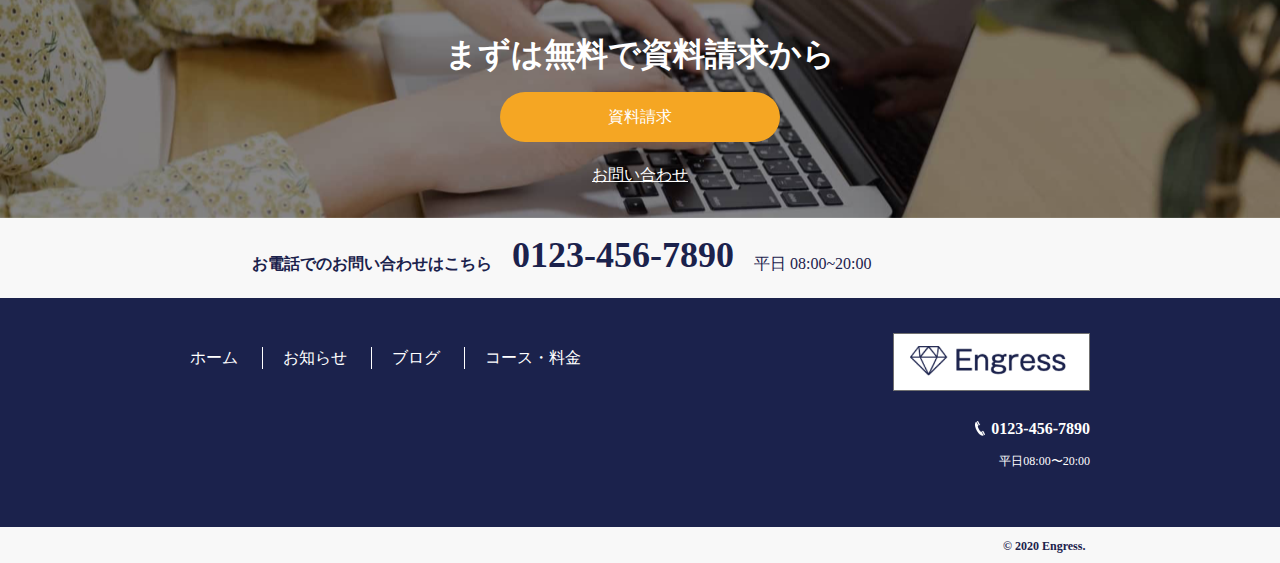
==== commit f78c6af0: "fix" ====
--- a/index.html
+++ b/index.html
@@ -234,14 +234,14 @@
             <div class="second-block">
               <h2>よくある質問</h2>
               <dl class="faq-list">
-                <dt class="faq-list-q">Engressはサラリーマンでも学習を続けられるでしょうか？</dt>
+                <dt class="faq-list-q">Engressはサラリーマンでも学習を続けられるでしょうか？<span class="toggle-btn">開く</span></dt>
                 <dd class="faq-list-a">Engressは各個人に最適な学習プランをご提供しております。サラリーマンの方でも継続できます。
                 </dd>
-                <dt class="faq-list-q">教材はオリジナルのものを使用しているのでしょうか？</dt>
+                <dt class="faq-list-q">教材はオリジナルのものを使用しているのでしょうか？<span class="toggle-btn">開く</span></dt>
                 <dd class="faq-list-a">教材は完全オリジナルのものを使用しております。内容は半年に一度見直しており、時代に即した教材づくりを心がけています。</dd>
-                <dl class="faq-list-q">講師に日本人はいますか？</dl>
+                <dl class="faq-list-q">講師に日本人はいますか？<span class="toggle-btn">開く</span></dl>
                 <dd class="faq-list-a">弊社に在籍する講師のおよそ半数が日本人と言う割合です。</dd>
-                <dl class="faq-list-q">TOEFL以外の海外大学合格のサポートもしてもらえるのでしょうか？</dl>
+                <dl class="faq-list-q">TOEFL以外の海外大学合格のサポートもしてもらえるのでしょうか？<span class="toggle-btn">開く</span></dl>
                 <dd class="faq-list-a">弊社はTOEFL特化型のスクールでございますので、海外大学合格サポートは致しておりません。</dd>
                 <dl class="faq-list-q"></dl>
                 <!-- <dd class="faq-list-a">弊社はTOEFL特化型のスクールでございますので、海外大学合格サポートは致しておりません。</dd> -->
--- a/style.css
+++ b/style.css
@@ -99,10 +99,6 @@
   background-color: lavenderblush;
 }
 
-.main-contents {
-  background-color: #d4ba9f;
-}
-
 .main-container {
   background-color: lightskyblue;
 }
@@ -113,10 +109,6 @@
 
 .second-contents {
   background-color: plum;
-}
-
-.third-contents {
-  background-color: seashell;
 }
 
 .footer {
@@ -316,6 +308,7 @@
   background-color: #1B224C;
   color: #ffffff;
   text-align: center;
+  z-index: -10;
 }
 
 .main-view .bottom-view h2 {
@@ -344,16 +337,16 @@
 .main-view .bottom-view .bv-list {
   margin: 0 auto;
   position: relative;
-  width: 900px;
+  max-width: 900px;
   height: 248px;
   background-color: #ffffff;
   color: #1B224C;
+  z-index: 0;
 }
 
 .main-view .bottom-view .bv-list .bv-wrap {
-  position: absolute;
-  top: .68rem;
-  left: 1rem;
+  display: inline-block;
+  margin-top: 10px;
   width: 868px;
   height: 225px;
   border: 5px solid #1B224C;
@@ -678,6 +671,11 @@
   padding-top: 0;
 }
 
+.main-contents .main-container .third-contents .third-container .second-block .faq-list {
+  /* ②プラスの縦線 */
+  /* ③オープン時にopenクラスを付与（縦線を回転させて非表示に） */
+}
+
 .main-contents .main-container .third-contents .third-container .second-block .faq-list .faq-list-q {
   height: 4rem;
   border-top: 1px solid #1B224C;
@@ -688,6 +686,56 @@
   -webkit-box-align: center;
       -ms-flex-align: center;
           align-items: center;
+  position: relative;
+}
+
+.main-contents .main-container .third-contents .third-container .second-block .faq-list .toggle-btn {
+  position: absolute;
+  top: 50%;
+  right: 20px;
+  -webkit-transform: translateY(-50%);
+          transform: translateY(-50%);
+  display: block;
+  width: 25px;
+  height: 25px;
+  text-indent: 100%;
+  white-space: nowrap;
+  overflow: hidden;
+  border-radius: 50%;
+}
+
+.main-contents .main-container .third-contents .third-container .second-block .faq-list .faq-list-q:before {
+  content: "";
+  position: absolute;
+  top: 50%;
+  right: 8px;
+  width: 24px;
+  height: 2px;
+  background: #1B224C;
+  -webkit-transform: translateY(-50%);
+          transform: translateY(-50%);
+}
+
+.main-contents .main-container .third-contents .third-container .second-block .faq-list .faq-list-q:after {
+  content: "";
+  position: absolute;
+  top: 50%;
+  /* 8px+12px-1px(幅2pxの半分) */
+  right: 19px;
+  width: 2px;
+  height: 24px;
+  background: #1B224C;
+  -webkit-transform: translateY(-50%);
+          transform: translateY(-50%);
+  -webkit-transition: .3s;
+  transition: .3s;
+}
+
+.main-contents .main-container .third-contents .third-container .second-block .faq-list .faq-list-q.selected:after {
+  top: 25%;
+  opacity: 0;
+  -webkit-transform: rotate(90deg);
+          transform: rotate(90deg);
 }
 
 .main-contents .main-container .third-contents .third-container .second-block .faq-list .faq-list-a {
@@ -706,6 +754,7 @@
 
 .main-contents .main-container .third-contents .third-container .second-block .faq-list .faq-list-q:nth-child(9) {
   height: 1px;
+  display: none;
 }
 
 .main-contents .main-container .third-contents .third-container .third-block {
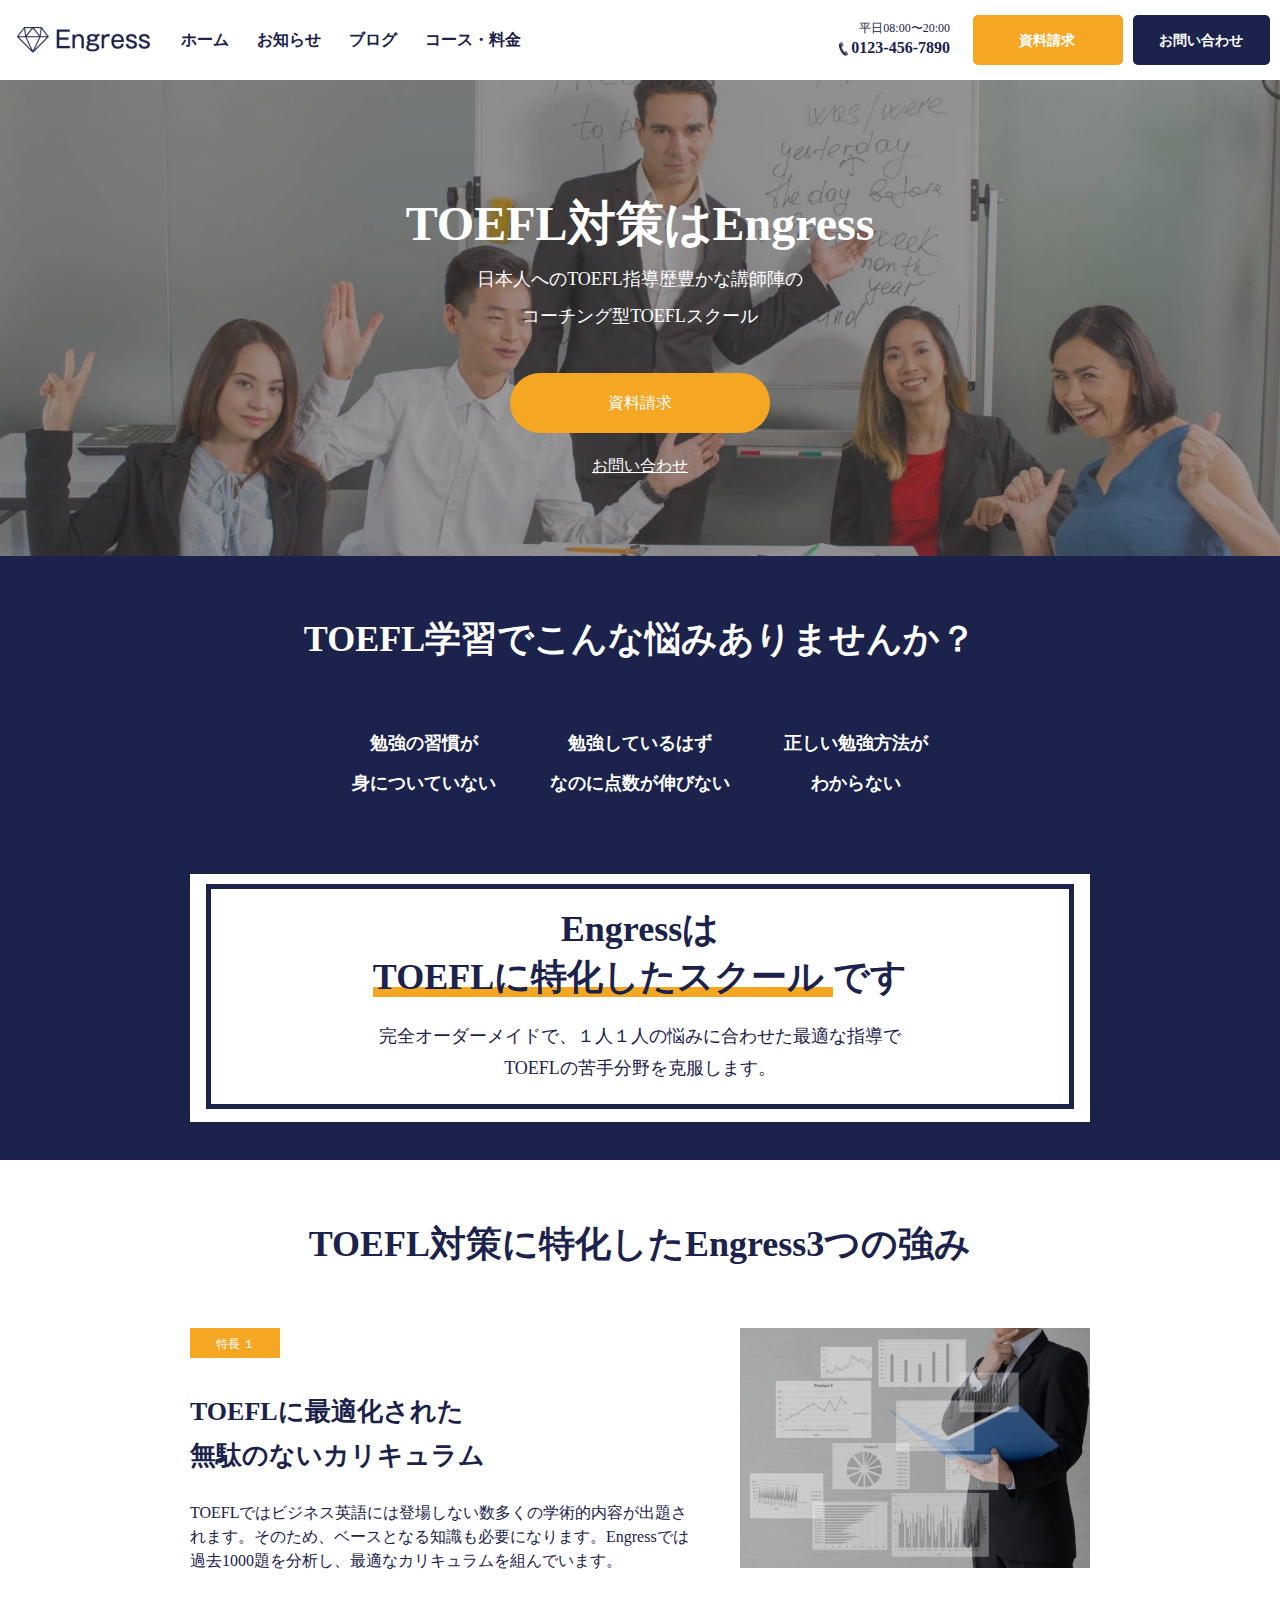
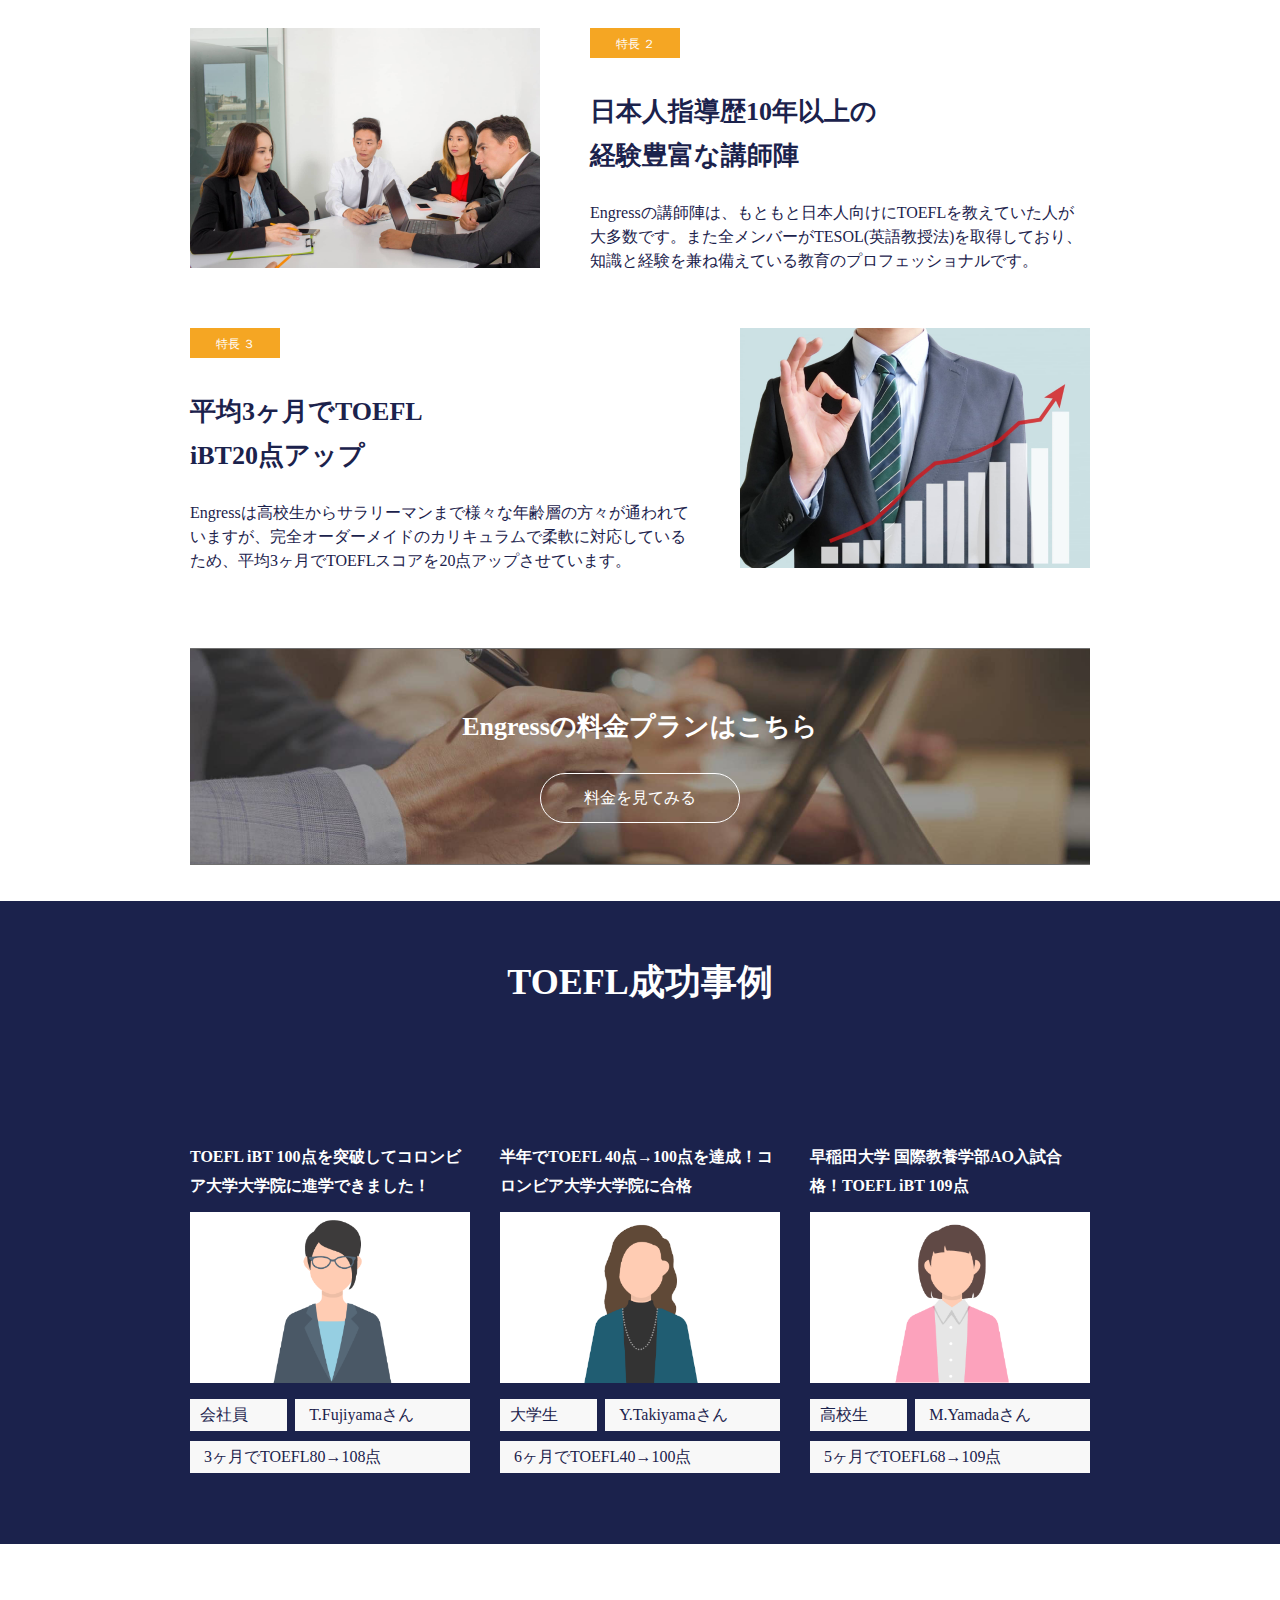
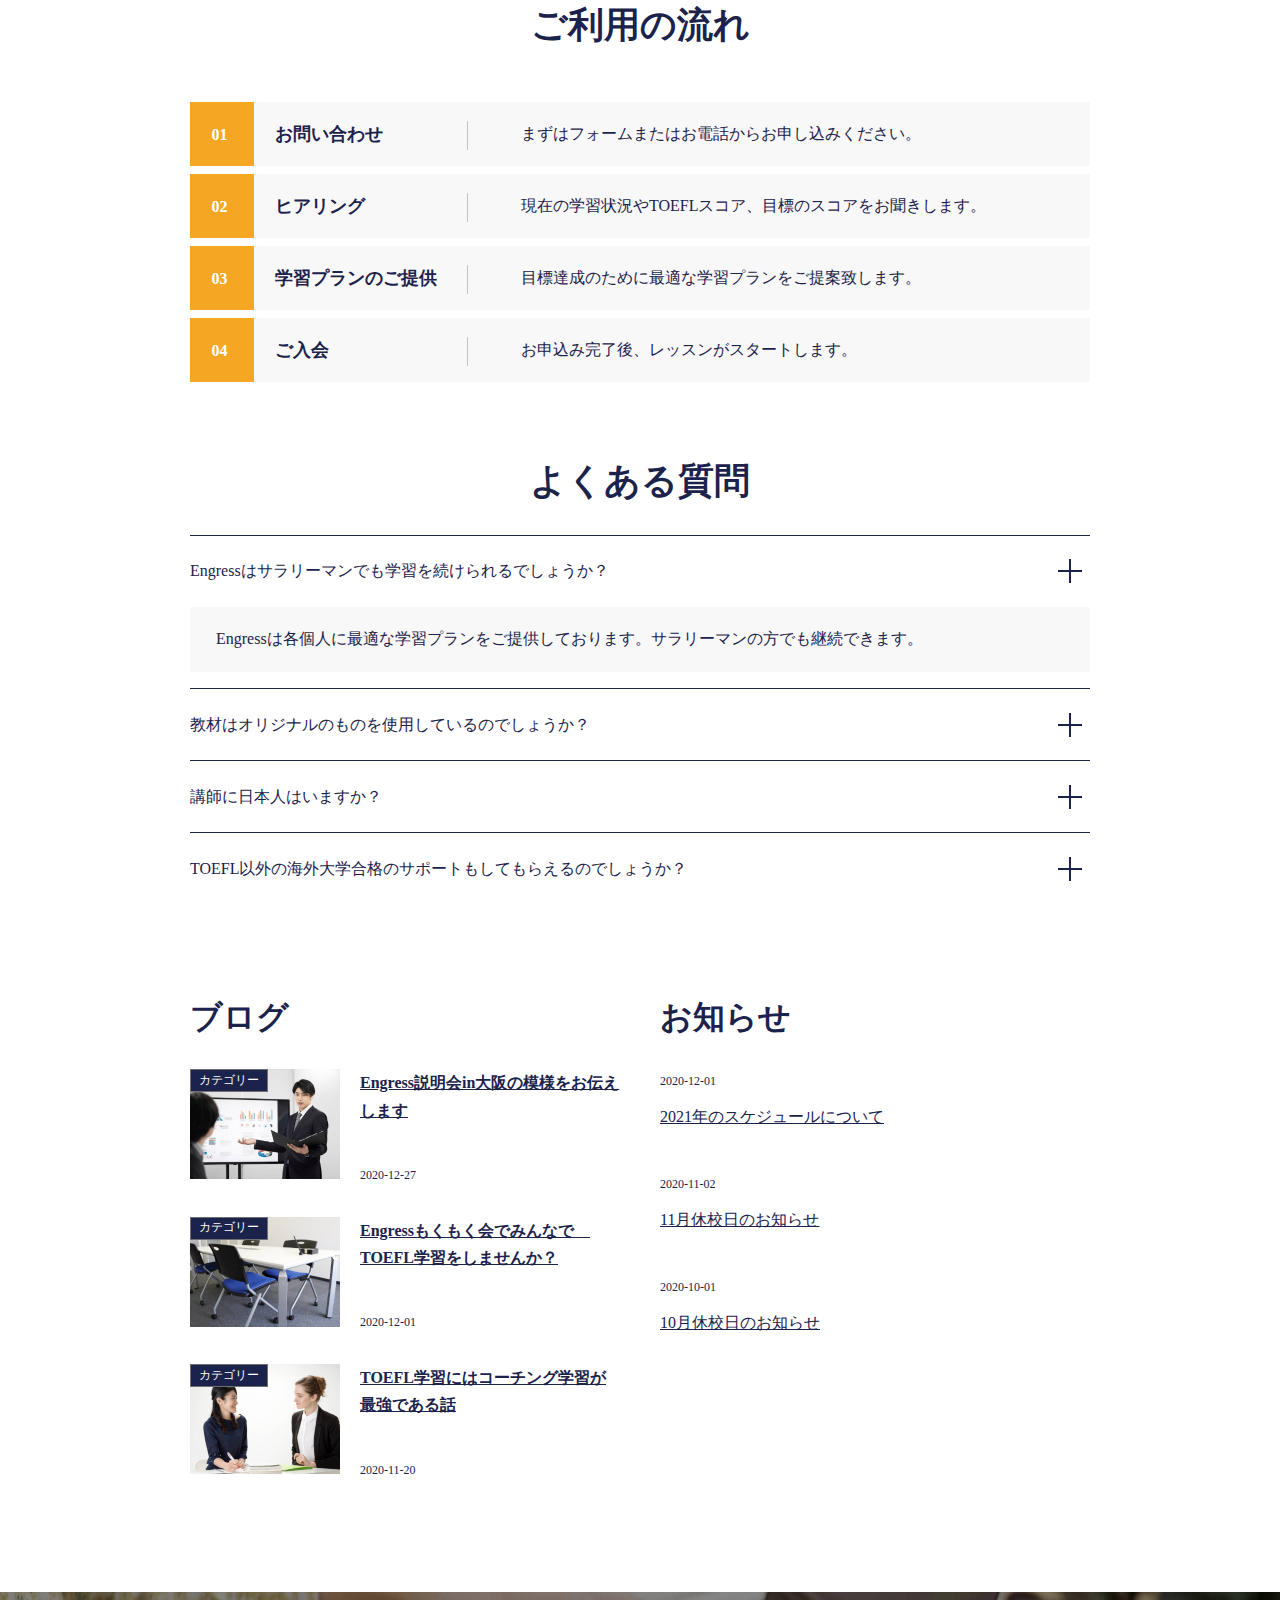
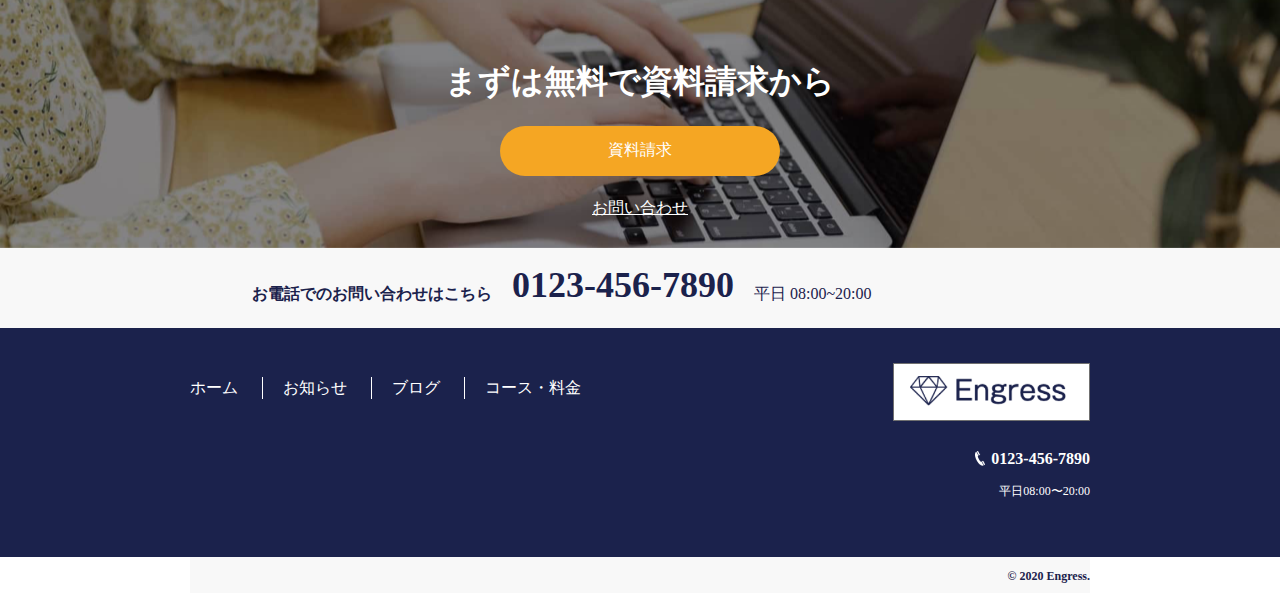
==== commit afb2bf56: "fix" ====
--- a/index.html
+++ b/index.html
@@ -238,11 +238,11 @@
                 <dd class="faq-list-a">Engressは各個人に最適な学習プランをご提供しております。サラリーマンの方でも継続できます。
                 </dd>
                 <dt class="faq-list-q">教材はオリジナルのものを使用しているのでしょうか？<span class="toggle-btn">開く</span></dt>
-                <dd class="faq-list-a">教材は完全オリジナルのものを使用しております。内容は半年に一度見直しており、時代に即した教材づくりを心がけています。</dd>
+                <dd class="faq-list-a">教材は完全オリジナルのものを使用しております。内容は半年に一度見直しております。</dd>
                 <dl class="faq-list-q">講師に日本人はいますか？<span class="toggle-btn">開く</span></dl>
-                <dd class="faq-list-a">弊社に在籍する講師のおよそ半数が日本人と言う割合です。</dd>
+                <dd class="faq-list-a">弊社に在籍する講師のうち、約半数が日本人です。</dd>
                 <dl class="faq-list-q">TOEFL以外の海外大学合格のサポートもしてもらえるのでしょうか？<span class="toggle-btn">開く</span></dl>
-                <dd class="faq-list-a">弊社はTOEFL特化型のスクールでございますので、海外大学合格サポートは致しておりません。</dd>
+                <dd class="faq-list-a">弊社はTOEFL特化型のスクールでございますので、海外大学合格サポートはしておりません。</dd>
                 <dl class="faq-list-q"></dl>
                 <!-- <dd class="faq-list-a">弊社はTOEFL特化型のスクールでございますので、海外大学合格サポートは致しておりません。</dd> -->
               </dl>
@@ -264,19 +264,19 @@
                 </div>
               </div><!-- blog-item -->
               <div class="blog-item">
-                <figure class="blog-image"><img src="images/sample01.png" alt=""></figure>
+                <figure class="blog-image"><img src="images/sample02.png" alt=""></figure>
                 <div class="category">カテゴリー</div>
                 <div class="blog-info">
-                  <h4>Engress説明会in大阪の模様をお伝えします</h4>
-                  <time datetime="2020-12-27">2020-12-27</time>
+                  <h4>Engressもくもく会でみんなで　TOEFL学習をしませんか？</h4>
+                  <time datetime="2020-12-01">2020-12-01</time>
                 </div>
               </div><!-- blog-item -->
               <div class="blog-item">
-                <figure class="blog-image"><img src="images/sample01.png" alt=""></figure>
+                <figure class="blog-image"><img src="images/sample03.png" alt=""></figure>
                 <div class="category">カテゴリー</div>
                 <div class="blog-info">
-                  <h4>Engress説明会in大阪の模様をお伝えします</h4>
-                  <time datetime="2020-12-27">2020-12-27</time>
+                  <h4>TOEFL学習にはコーチング学習が最強である話</h4>
+                  <time datetime="2020-11-20">2020-11-20</time>
                 </div>
               </div><!-- blog-item -->
           </div>
--- a/style.css
+++ b/style.css
@@ -83,46 +83,6 @@
   text-decoration: none;
 }
 
-body {
-  background-color: azure;
-}
-
-.main-view {
-  background-color: darkgray;
-}
-
-.upper-view {
-  background-color: darkkhaki;
-}
-
-.bottom-view {
-  background-color: lavenderblush;
-}
-
-.main-container {
-  background-color: lightskyblue;
-}
-
-.first-contents {
-  background-color: navajowhite;
-}
-
-.second-contents {
-  background-color: plum;
-}
-
-.footer {
-  background-color: whitesmoke;
-}
-
-.upper-footer {
-  background-color: honeydew;
-}
-
-.bottom-footer {
-  background-color: hotpink;
-}
-
 .header {
   height: 80px;
   width: 100%;
@@ -263,7 +223,6 @@
 
 .main-view .upper-view {
   height: 476px;
-  max-width: 1280px;
   margin: 0 auto;
   background: transparent url("images/teachers.png") 0% 0% no-repeat padding-box;
   background-position: center;
@@ -303,7 +262,6 @@
 
 .main-view .bottom-view {
   height: 604px;
-  max-width: 1280px;
   margin: 0 auto;
   background-color: #1B224C;
   color: #ffffff;
@@ -312,9 +270,9 @@
 }
 
 .main-view .bottom-view h2 {
-  font-size: 2rem;
-  padding-top: 3.8rem;
-  margin-bottom: 4rem;
+  font-size: 2.25rem;
+  padding-top: 3.6rem;
+  margin-bottom: 3.7rem;
 }
 
 .main-view .bottom-view .bottom-view-container {
@@ -324,14 +282,15 @@
   -webkit-box-pack: center;
       -ms-flex-pack: center;
           justify-content: center;
-  margin-bottom: 4.1rem;
+  margin-bottom: 4.4em;
 }
 
 .main-view .bottom-view .bottom-view-container p {
-  line-height: 2rem;
+  font-size: 1.125rem;
+  font-weight: bold;
+  line-height: 2.5rem;
   margin-left: 1.7rem;
   margin-right: 1.7rem;
-  letter-spacing: .05rem;
 }
 
 .main-view .bottom-view .bv-list {
@@ -346,9 +305,10 @@
 
 .main-view .bottom-view .bv-list .bv-wrap {
   display: inline-block;
-  margin-top: 10px;
-  width: 868px;
-  height: 225px;
+  margin-top: .625rem;
+  width: 96.44%;
+  max-width: 868px;
+  height: 14.0625rem;
   border: 5px solid #1B224C;
   z-index: 10;
 }
@@ -356,13 +316,13 @@
 .main-view .bottom-view .bv-list .bv-wrap h2 {
   padding-top: 0;
   margin-bottom: 0;
-  font-size: 2rem;
+  font-size: 2.25rem;
   line-height: 3rem;
   margin-top: 1rem;
 }
 
 .main-view .bottom-view .bv-list .bv-wrap h2 span {
-  font-size: 2rem;
+  font-size: 2.25rem;
   position: relative;
   font-weight: bold;
 }
@@ -392,26 +352,24 @@
   margin: 0 auto;
   width: 100%;
   height: 100%;
-  max-width: 1280px;
 }
 
 .main-contents .main-container .first-contents {
   height: 1341px;
-  width: 900px;
+  max-width: 900px;
   margin: 0 auto;
 }
 
 .main-contents .main-container .first-contents .first-container h2 {
-  font-size: 2rem;
-  padding-top: 3.5rem;
+  font-size: 2.25rem;
+  padding-top: 3.6875rem;
   text-align: center;
-  padding-bottom: 3.5rem;
+  padding-bottom: 3.6875rem;
 }
 
 .main-contents .main-container .first-contents .first-container .first-content, .main-contents .main-container .first-contents .first-container .second-content, .main-contents .main-container .first-contents .first-container .third-content {
-  height: 240px;
-  background-color: lavenderblush;
-  margin-bottom: 60px;
+  height: 15rem;
+  margin-bottom: 3.75rem;
 }
 
 .main-contents .main-container .first-contents .first-container .first-content .first-content-wrapper, .main-contents .main-container .first-contents .first-container .first-content .second-content-wrapper, .main-contents .main-container .first-contents .first-container .first-content .third-content-wrapper, .main-contents .main-container .first-contents .first-container .second-content .first-content-wrapper, .main-contents .main-container .first-contents .first-container .second-content .second-content-wrapper, .main-contents .main-container .first-contents .first-container .second-content .third-content-wrapper, .main-contents .main-container .first-contents .first-container .third-content .first-content-wrapper, .main-contents .main-container .first-contents .first-container .third-content .second-content-wrapper, .main-contents .main-container .first-contents .first-container .third-content .third-content-wrapper {
@@ -421,24 +379,29 @@
   height: 100%;
 }
 
+.main-contents .main-container .first-contents .first-container .first-content .first-content-wrapper .fl-content, .main-contents .main-container .first-contents .first-container .first-content .first-content-wrapper .tl-content, .main-contents .main-container .first-contents .first-container .first-content .first-content-wrapper .sr-content, .main-contents .main-container .first-contents .first-container .first-content .second-content-wrapper .fl-content, .main-contents .main-container .first-contents .first-container .first-content .second-content-wrapper .tl-content, .main-contents .main-container .first-contents .first-container .first-content .second-content-wrapper .sr-content, .main-contents .main-container .first-contents .first-container .first-content .third-content-wrapper .fl-content, .main-contents .main-container .first-contents .first-container .first-content .third-content-wrapper .tl-content, .main-contents .main-container .first-contents .first-container .first-content .third-content-wrapper .sr-content, .main-contents .main-container .first-contents .first-container .second-content .first-content-wrapper .fl-content, .main-contents .main-container .first-contents .first-container .second-content .first-content-wrapper .tl-content, .main-contents .main-container .first-contents .first-container .second-content .first-content-wrapper .sr-content, .main-contents .main-container .first-contents .first-container .second-content .second-content-wrapper .fl-content, .main-contents .main-container .first-contents .first-container .second-content .second-content-wrapper .tl-content, .main-contents .main-container .first-contents .first-container .second-content .second-content-wrapper .sr-content, .main-contents .main-container .first-contents .first-container .second-content .third-content-wrapper .fl-content, .main-contents .main-container .first-contents .first-container .second-content .third-content-wrapper .tl-content, .main-contents .main-container .first-contents .first-container .second-content .third-content-wrapper .sr-content, .main-contents .main-container .first-contents .first-container .third-content .first-content-wrapper .fl-content, .main-contents .main-container .first-contents .first-container .third-content .first-content-wrapper .tl-content, .main-contents .main-container .first-contents .first-container .third-content .first-content-wrapper .sr-content, .main-contents .main-container .first-contents .first-container .third-content .second-content-wrapper .fl-content, .main-contents .main-container .first-contents .first-container .third-content .second-content-wrapper .tl-content, .main-contents .main-container .first-contents .first-container .third-content .second-content-wrapper .sr-content, .main-contents .main-container .first-contents .first-container .third-content .third-content-wrapper .fl-content, .main-contents .main-container .first-contents .first-container .third-content .third-content-wrapper .tl-content, .main-contents .main-container .first-contents .first-container .third-content .third-content-wrapper .sr-content {
+  width: 55.5555%;
+}
+
 .main-contents .main-container .first-contents .first-container .first-content .first-content-wrapper .fl-content .feature, .main-contents .main-container .first-contents .first-container .first-content .first-content-wrapper .tl-content .feature, .main-contents .main-container .first-contents .first-container .first-content .first-content-wrapper .sr-content .feature, .main-contents .main-container .first-contents .first-container .first-content .second-content-wrapper .fl-content .feature, .main-contents .main-container .first-contents .first-container .first-content .second-content-wrapper .tl-content .feature, .main-contents .main-container .first-contents .first-container .first-content .second-content-wrapper .sr-content .feature, .main-contents .main-container .first-contents .first-container .first-content .third-content-wrapper .fl-content .feature, .main-contents .main-container .first-contents .first-container .first-content .third-content-wrapper .tl-content .feature, .main-contents .main-container .first-contents .first-container .first-content .third-content-wrapper .sr-content .feature, .main-contents .main-container .first-contents .first-container .second-content .first-content-wrapper .fl-content .feature, .main-contents .main-container .first-contents .first-container .second-content .first-content-wrapper .tl-content .feature, .main-contents .main-container .first-contents .first-container .second-content .first-content-wrapper .sr-content .feature, .main-contents .main-container .first-contents .first-container .second-content .second-content-wrapper .fl-content .feature, .main-contents .main-container .first-contents .first-container .second-content .second-content-wrapper .tl-content .feature, .main-contents .main-container .first-contents .first-container .second-content .second-content-wrapper .sr-content .feature, .main-contents .main-container .first-contents .first-container .second-content .third-content-wrapper .fl-content .feature, .main-contents .main-container .first-contents .first-container .second-content .third-content-wrapper .tl-content .feature, .main-contents .main-container .first-contents .first-container .second-content .third-content-wrapper .sr-content .feature, .main-contents .main-container .first-contents .first-container .third-content .first-content-wrapper .fl-content .feature, .main-contents .main-container .first-contents .first-container .third-content .first-content-wrapper .tl-content .feature, .main-contents .main-container .first-contents .first-container .third-content .first-content-wrapper .sr-content .feature, .main-contents .main-container .first-contents .first-container .third-content .second-content-wrapper .fl-content .feature, .main-contents .main-container .first-contents .first-container .third-content .second-content-wrapper .tl-content .feature, .main-contents .main-container .first-contents .first-container .third-content .second-content-wrapper .sr-content .feature, .main-contents .main-container .first-contents .first-container .third-content .third-content-wrapper .fl-content .feature, .main-contents .main-container .first-contents .first-container .third-content .third-content-wrapper .tl-content .feature, .main-contents .main-container .first-contents .first-container .third-content .third-content-wrapper .sr-content .feature {
-  width: 90px;
-  height: 30px;
-  font-size: 12px;
+  width: 5.625rem;
+  height: 1.875rem;
+  font-size: .75rem;
   background: #F5A623 0% 0% no-repeat padding-box;
   margin-bottom: 2rem;
   color: #ffffff;
-  padding-top: .4rem;
+  padding-top: .2rem;
   padding-left: 1.6rem;
 }
 
 .main-contents .main-container .first-contents .first-container .first-content .first-content-wrapper .fl-content h3, .main-contents .main-container .first-contents .first-container .first-content .first-content-wrapper .tl-content h3, .main-contents .main-container .first-contents .first-container .first-content .first-content-wrapper .sr-content h3, .main-contents .main-container .first-contents .first-container .first-content .second-content-wrapper .fl-content h3, .main-contents .main-container .first-contents .first-container .first-content .second-content-wrapper .tl-content h3, .main-contents .main-container .first-contents .first-container .first-content .second-content-wrapper .sr-content h3, .main-contents .main-container .first-contents .first-container .first-content .third-content-wrapper .fl-content h3, .main-contents .main-container .first-contents .first-container .first-content .third-content-wrapper .tl-content h3, .main-contents .main-container .first-contents .first-container .first-content .third-content-wrapper .sr-content h3, .main-contents .main-container .first-contents .first-container .second-content .first-content-wrapper .fl-content h3, .main-contents .main-container .first-contents .first-container .second-content .first-content-wrapper .tl-content h3, .main-contents .main-container .first-contents .first-container .second-content .first-content-wrapper .sr-content h3, .main-contents .main-container .first-contents .first-container .second-content .second-content-wrapper .fl-content h3, .main-contents .main-container .first-contents .first-container .second-content .second-content-wrapper .tl-content h3, .main-contents .main-container .first-contents .first-container .second-content .second-content-wrapper .sr-content h3, .main-contents .main-container .first-contents .first-container .second-content .third-content-wrapper .fl-content h3, .main-contents .main-container .first-contents .first-container .second-content .third-content-wrapper .tl-content h3, .main-contents .main-container .first-contents .first-container .second-content .third-content-wrapper .sr-content h3, .main-contents .main-container .first-contents .first-container .third-content .first-content-wrapper .fl-content h3, .main-contents .main-container .first-contents .first-container .third-content .first-content-wrapper .tl-content h3, .main-contents .main-container .first-contents .first-container .third-content .first-content-wrapper .sr-content h3, .main-contents .main-container .first-contents .first-container .third-content .second-content-wrapper .fl-content h3, .main-contents .main-container .first-contents .first-container .third-content .second-content-wrapper .tl-content h3, .main-contents .main-container .first-contents .first-container .third-content .second-content-wrapper .sr-content h3, .main-contents .main-container .first-contents .first-container .third-content .third-content-wrapper .fl-content h3, .main-contents .main-container .first-contents .first-container .third-content .third-content-wrapper .tl-content h3, .main-contents .main-container .first-contents .first-container .third-content .third-content-wrapper .sr-content h3 {
-  font-size: 2rem;
-  margin-bottom: 1.8rem;
+  font-size: 1.625rem;
+  margin-bottom: 1.5rem;
+  line-height: 2.7rem;
 }
 
 .main-contents .main-container .first-contents .first-container .first-content .first-content-wrapper .fl-content p, .main-contents .main-container .first-contents .first-container .first-content .first-content-wrapper .tl-content p, .main-contents .main-container .first-contents .first-container .first-content .first-content-wrapper .sr-content p, .main-contents .main-container .first-contents .first-container .first-content .second-content-wrapper .fl-content p, .main-contents .main-container .first-contents .first-container .first-content .second-content-wrapper .tl-content p, .main-contents .main-container .first-contents .first-container .first-content .second-content-wrapper .sr-content p, .main-contents .main-container .first-contents .first-container .first-content .third-content-wrapper .fl-content p, .main-contents .main-container .first-contents .first-container .first-content .third-content-wrapper .tl-content p, .main-contents .main-container .first-contents .first-container .first-content .third-content-wrapper .sr-content p, .main-contents .main-container .first-contents .first-container .second-content .first-content-wrapper .fl-content p, .main-contents .main-container .first-contents .first-container .second-content .first-content-wrapper .tl-content p, .main-contents .main-container .first-contents .first-container .second-content .first-content-wrapper .sr-content p, .main-contents .main-container .first-contents .first-container .second-content .second-content-wrapper .fl-content p, .main-contents .main-container .first-contents .first-container .second-content .second-content-wrapper .tl-content p, .main-contents .main-container .first-contents .first-container .second-content .second-content-wrapper .sr-content p, .main-contents .main-container .first-contents .first-container .second-content .third-content-wrapper .fl-content p, .main-contents .main-container .first-contents .first-container .second-content .third-content-wrapper .tl-content p, .main-contents .main-container .first-contents .first-container .second-content .third-content-wrapper .sr-content p, .main-contents .main-container .first-contents .first-container .third-content .first-content-wrapper .fl-content p, .main-contents .main-container .first-contents .first-container .third-content .first-content-wrapper .tl-content p, .main-contents .main-container .first-contents .first-container .third-content .first-content-wrapper .sr-content p, .main-contents .main-container .first-contents .first-container .third-content .second-content-wrapper .fl-content p, .main-contents .main-container .first-contents .first-container .third-content .second-content-wrapper .tl-content p, .main-contents .main-container .first-contents .first-container .third-content .second-content-wrapper .sr-content p, .main-contents .main-container .first-contents .first-container .third-content .third-content-wrapper .fl-content p, .main-contents .main-container .first-contents .first-container .third-content .third-content-wrapper .tl-content p, .main-contents .main-container .first-contents .first-container .third-content .third-content-wrapper .sr-content p {
-  width: 500px;
+  line-height: 1.5rem;
 }
 
 .main-contents .main-container .first-contents .first-container .first-content .first-content-wrapper .fr-content, .main-contents .main-container .first-contents .first-container .first-content .first-content-wrapper .tr-content, .main-contents .main-container .first-contents .first-container .first-content .first-content-wrapper .sl-content, .main-contents .main-container .first-contents .first-container .first-content .second-content-wrapper .fr-content, .main-contents .main-container .first-contents .first-container .first-content .second-content-wrapper .tr-content, .main-contents .main-container .first-contents .first-container .first-content .second-content-wrapper .sl-content, .main-contents .main-container .first-contents .first-container .first-content .third-content-wrapper .fr-content, .main-contents .main-container .first-contents .first-container .first-content .third-content-wrapper .tr-content, .main-contents .main-container .first-contents .first-container .first-content .third-content-wrapper .sl-content, .main-contents .main-container .first-contents .first-container .second-content .first-content-wrapper .fr-content, .main-contents .main-container .first-contents .first-container .second-content .first-content-wrapper .tr-content, .main-contents .main-container .first-contents .first-container .second-content .first-content-wrapper .sl-content, .main-contents .main-container .first-contents .first-container .second-content .second-content-wrapper .fr-content, .main-contents .main-container .first-contents .first-container .second-content .second-content-wrapper .tr-content, .main-contents .main-container .first-contents .first-container .second-content .second-content-wrapper .sl-content, .main-contents .main-container .first-contents .first-container .second-content .third-content-wrapper .fr-content, .main-contents .main-container .first-contents .first-container .second-content .third-content-wrapper .tr-content, .main-contents .main-container .first-contents .first-container .second-content .third-content-wrapper .sl-content, .main-contents .main-container .first-contents .first-container .third-content .first-content-wrapper .fr-content, .main-contents .main-container .first-contents .first-container .third-content .first-content-wrapper .tr-content, .main-contents .main-container .first-contents .first-container .third-content .first-content-wrapper .sl-content, .main-contents .main-container .first-contents .first-container .third-content .second-content-wrapper .fr-content, .main-contents .main-container .first-contents .first-container .third-content .second-content-wrapper .tr-content, .main-contents .main-container .first-contents .first-container .third-content .second-content-wrapper .sl-content, .main-contents .main-container .first-contents .first-container .third-content .third-content-wrapper .fr-content, .main-contents .main-container .first-contents .first-container .third-content .third-content-wrapper .tr-content, .main-contents .main-container .first-contents .first-container .third-content .third-content-wrapper .sl-content {
@@ -454,9 +417,8 @@
 }
 
 .main-contents .main-container .first-contents .first-container .second-content {
-  height: 240px;
-  background-color: lemonchiffon;
-  margin-bottom: 60px;
+  height: 15rem;
+  margin-bottom: 3.75rem;
 }
 
 .main-contents .main-container .first-contents .first-container .second-content .second-content-wrapper .sl-content {
@@ -464,14 +426,12 @@
 }
 
 .main-contents .main-container .first-contents .first-container .third-content {
-  height: 240px;
-  background-color: lightblue;
-  margin-bottom: 93px;
+  height: 15rem;
+  margin-bottom: 5rem;
 }
 
 .main-contents .main-container .first-contents .price {
-  height: 217px;
-  background-color: lightcoral;
+  height: 13.5625rem;
   background: transparent url("images/price.png") 0% 0% no-repeat padding-box;
   background-position: center;
   background-size: cover;
@@ -488,31 +448,32 @@
 .main-contents .main-container .first-contents .price a.button3 {
   display: inline-block;
   border: 1px solid #FFFFFF;
-  border-radius: 30px;
-  width: 200px;
-  height: 50px;
+  border-radius: 1.875rem;
+  width: 12.5rem;
+  height: 3.125rem;
   padding-top: .8rem;
   color: #FFFFFF;
 }
 
 .main-contents .main-container .second-contents {
-  height: 608px;
+  height: auto;
   background-color: #1B224C;
   color: #ffffff;
   text-align: center;
+  padding-bottom: 3.75rem;
 }
 
 .main-contents .main-container .second-contents h2 {
-  font-size: 2rem;
-  padding-top: 3.625rem;
-  margin-bottom: 8.5625rem;
+  font-size: 2.25rem;
+  padding-top: 3.5rem;
+  margin-bottom: 8.5rem;
 }
 
 .main-contents .main-container .second-contents .wp {
   display: -webkit-box;
   display: -ms-flexbox;
   display: flex;
-  width: 900px;
+  max-width: 900px;
   margin: 0 auto;
   -webkit-box-pack: justify;
       -ms-flex-pack: justify;
@@ -520,7 +481,7 @@
 }
 
 .main-contents .main-container .second-contents .wp .wrapper {
-  width: calc(33.33333333% - 30px * 2 / 3);
+  max-width: calc(33.33333333% - 30px * 2 / 3);
 }
 
 .main-contents .main-container .second-contents .wp .wrapper p {
@@ -536,8 +497,9 @@
 }
 
 .main-contents .main-container .second-contents .wp .wrapper .pic img {
-  width: 45%;
-  margin-top: 1.9rem;
+  height: 100%;
+  -o-object-fit: cover;
+     object-fit: cover;
 }
 
 .main-contents .main-container .second-contents .wp .wrapper .details {
@@ -582,21 +544,21 @@
 }
 
 .main-contents .main-container .third-contents .third-container {
-  width: 900px;
+  max-width: 900px;
   margin: 0 auto;
   height: 100%;
 }
 
 .main-contents .main-container .third-contents .third-container h2 {
-  font-size: 2rem;
+  font-size: 2.25rem;
   text-align: center;
-  padding-top: 3.625rem;
-  padding-bottom: 3.3125rem;
+  padding-top: 3.5rem;
+  padding-bottom: 3.2rem;
 }
 
 .main-contents .main-container .third-contents .third-container .first-block {
   height: 280px;
-  margin-bottom: 4.6875rem;
+  margin-bottom: 4.6rem;
 }
 
 .main-contents .main-container .third-contents .third-container .first-block .fb-item {
@@ -615,6 +577,7 @@
   width: 4rem;
   background: #F5A623 0% 0% no-repeat padding-box;
   color: #FFFFFF;
+  font-weight: bold;
   padding-top: 1.35rem;
   padding-left: 1.35rem;
 }
@@ -632,7 +595,7 @@
 .main-contents .main-container .third-contents .third-container .first-block .fb-item .fb-info h4 {
   display: inline-block;
   padding-top: 1rem;
-  padding-left: 1.5rem;
+  padding-left: 1.3125rem;
   width: 214px;
   font-size: 1.125rem;
   position: relative;
@@ -669,6 +632,7 @@
 
 .main-contents .main-container .third-contents .third-container .second-block h2 {
   padding-top: 0;
+  padding-bottom: 1.8rem;
 }
 
 .main-contents .main-container .third-contents .third-container .second-block .faq-list {
@@ -677,7 +641,7 @@
 }
 
 .main-contents .main-container .third-contents .third-container .second-block .faq-list .faq-list-q {
-  height: 4rem;
+  height: 4.5rem;
   border-top: 1px solid #1B224C;
   cursor: pointer;
   display: -webkit-box;
@@ -739,7 +703,7 @@
 }
 
 .main-contents .main-container .third-contents .third-container .second-block .faq-list .faq-list-a {
-  height: 4rem;
+  height: 4.1rem;
   background-color: #F8F8F8;
   display: none;
   display: -webkit-box;
@@ -748,8 +712,8 @@
   -webkit-box-align: center;
       -ms-flex-align: center;
           align-items: center;
-  padding-left: 1.6rem;
-  margin-bottom: .8rem;
+  padding-left: 1.625rem;
+  margin-bottom: 1rem;
 }
 
 .main-contents .main-container .third-contents .third-container .second-block .faq-list .faq-list-q:nth-child(9) {
@@ -761,9 +725,8 @@
   display: -webkit-box;
   display: -ms-flexbox;
   display: flex;
-  background-color: lightgrey;
   height: auto;
-  padding-bottom: 6.5rem;
+  padding-bottom: 5rem;
 }
 
 .main-contents .main-container .third-contents .third-container .third-block .blog {
@@ -785,6 +748,8 @@
 
 .main-contents .main-container .third-contents .third-container .third-block .blog .blog-item img {
   width: 150px;
+  -o-object-fit: cover;
+     object-fit: cover;
 }
 
 .main-contents .main-container .third-contents .third-container .third-block .blog .blog-item .category {
@@ -806,13 +771,14 @@
 
 .main-contents .main-container .third-contents .third-container .third-block .blog .blog-item .blog-info h4 {
   font-size: 1rem;
+  line-height: 1.7rem;
   text-decoration: underline;
 }
 
 .main-contents .main-container .third-contents .third-container .third-block .blog .blog-item .blog-info time {
   font-size: .75rem;
   display: inline-block;
-  margin-top: 3.3rem;
+  margin-top: 2.7rem;
 }
 
 .main-contents .main-container .third-contents .third-container .third-block .info {
@@ -848,7 +814,6 @@
 
 .footer .upper-footer {
   height: 336px;
-  max-width: 1280px;
   margin: 0 auto;
 }
 
@@ -862,8 +827,9 @@
 }
 
 .footer .upper-footer .upper-upper h3 {
-  padding-top: 4.375rem;
+  padding-top: 4.2rem;
   font-size: 2rem;
+  padding-bottom: .4rem;
 }
 
 .footer .upper-footer .upper-upper a.rq {
@@ -881,7 +847,7 @@
 .footer .upper-footer .upper-upper a.ct {
   color: #FFFFFF;
   display: block;
-  margin-top: 1.375rem;
+  margin-top: 1.3rem;
   text-decoration: underline;
 }
 
@@ -918,7 +884,6 @@
 
 .footer .bottom-footer {
   height: 265px;
-  max-width: 1280px;
   margin: 0 auto;
 }
 
@@ -927,7 +892,7 @@
 }
 
 .footer .bottom-footer .bottom-upper {
-  width: 900px;
+  max-width: 900px;
   margin: 0 auto;
   height: 229px;
   display: -webkit-box;
@@ -999,14 +964,22 @@
 }
 
 .footer .bottom-footer .bottom-bottom {
+  max-width: 900px;
+  margin: 0 auto;
   height: 36px;
   background-color: #F8F8F8;
 }
 
 .footer .bottom-footer .bottom-bottom p {
+  text-align: right;
   font-size: .75rem;
   font-weight: bold;
-  margin-left: 78.36%;
   padding-top: .7rem;
 }
+
+@media (max-width: 1024px) {
+  h1 {
+    font-size: 2.5rem !important;
+  }
+}
 /*# sourceMappingURL=style.css.map */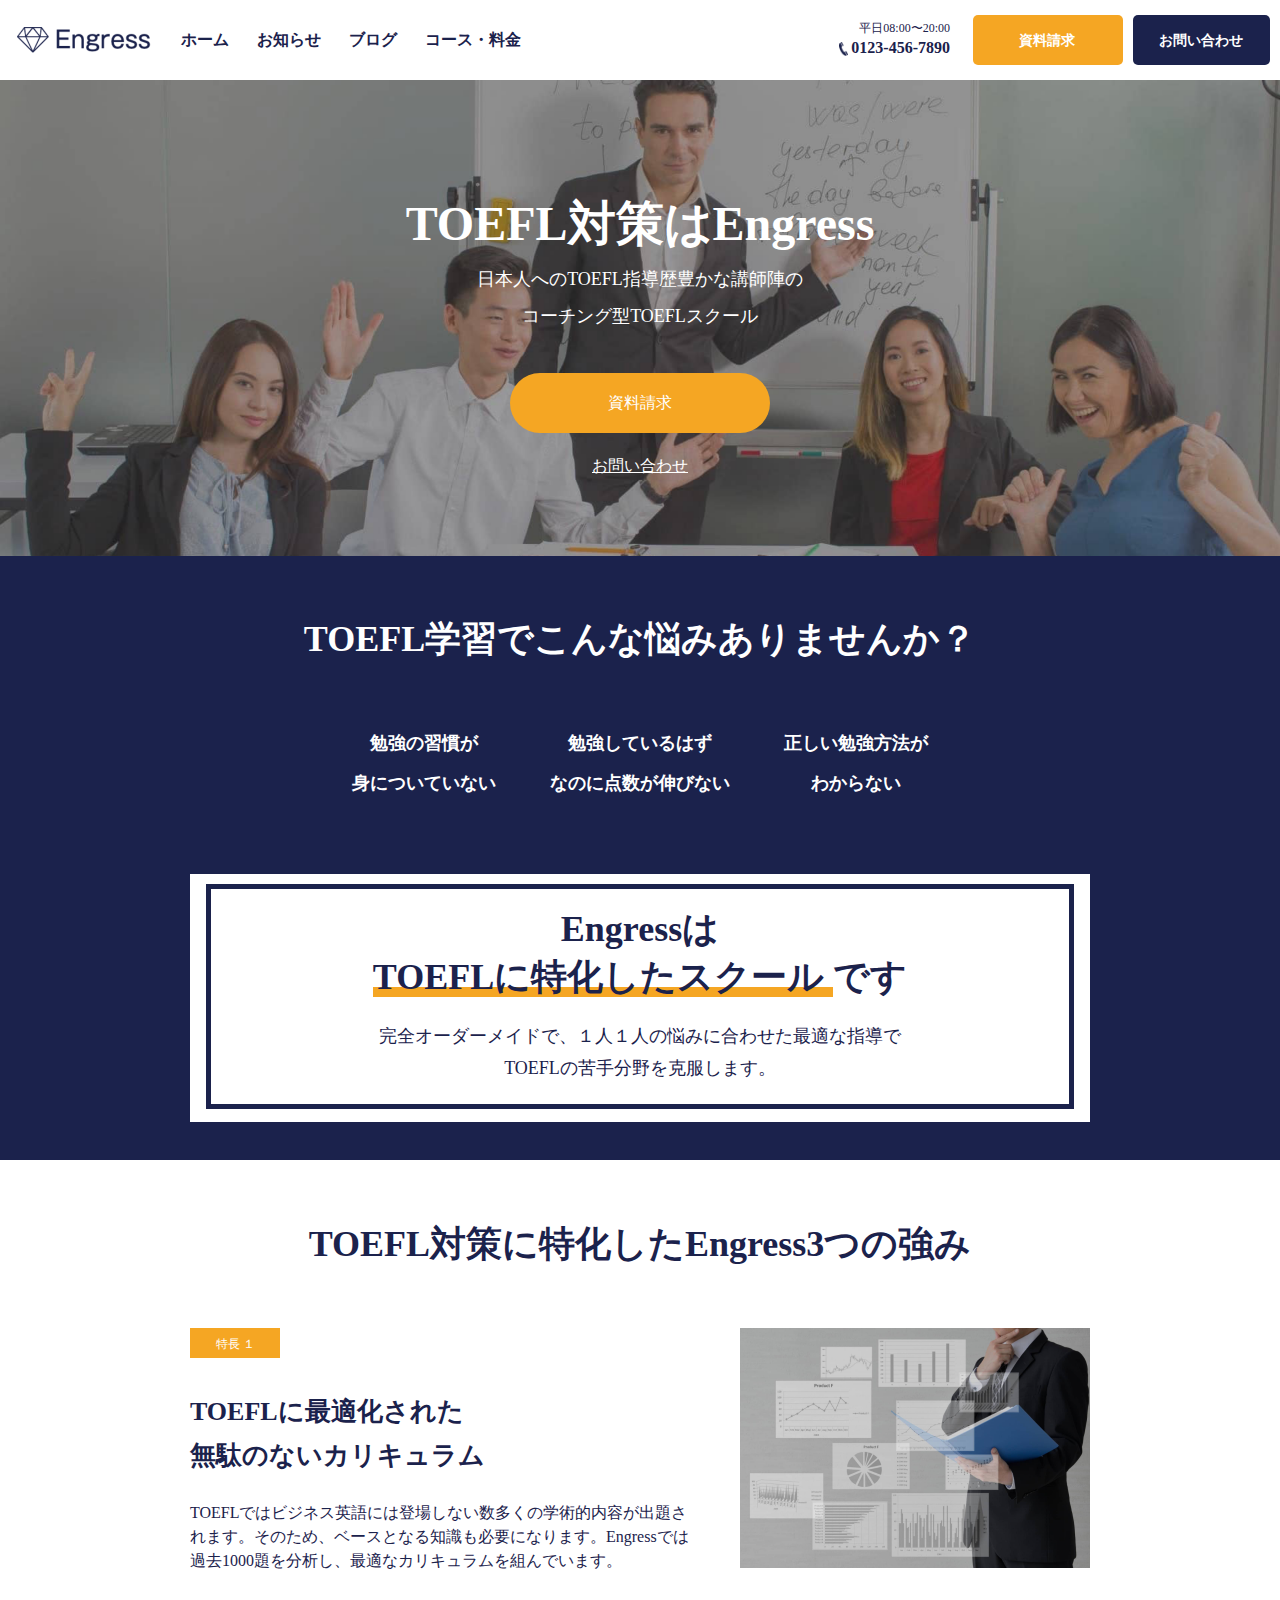
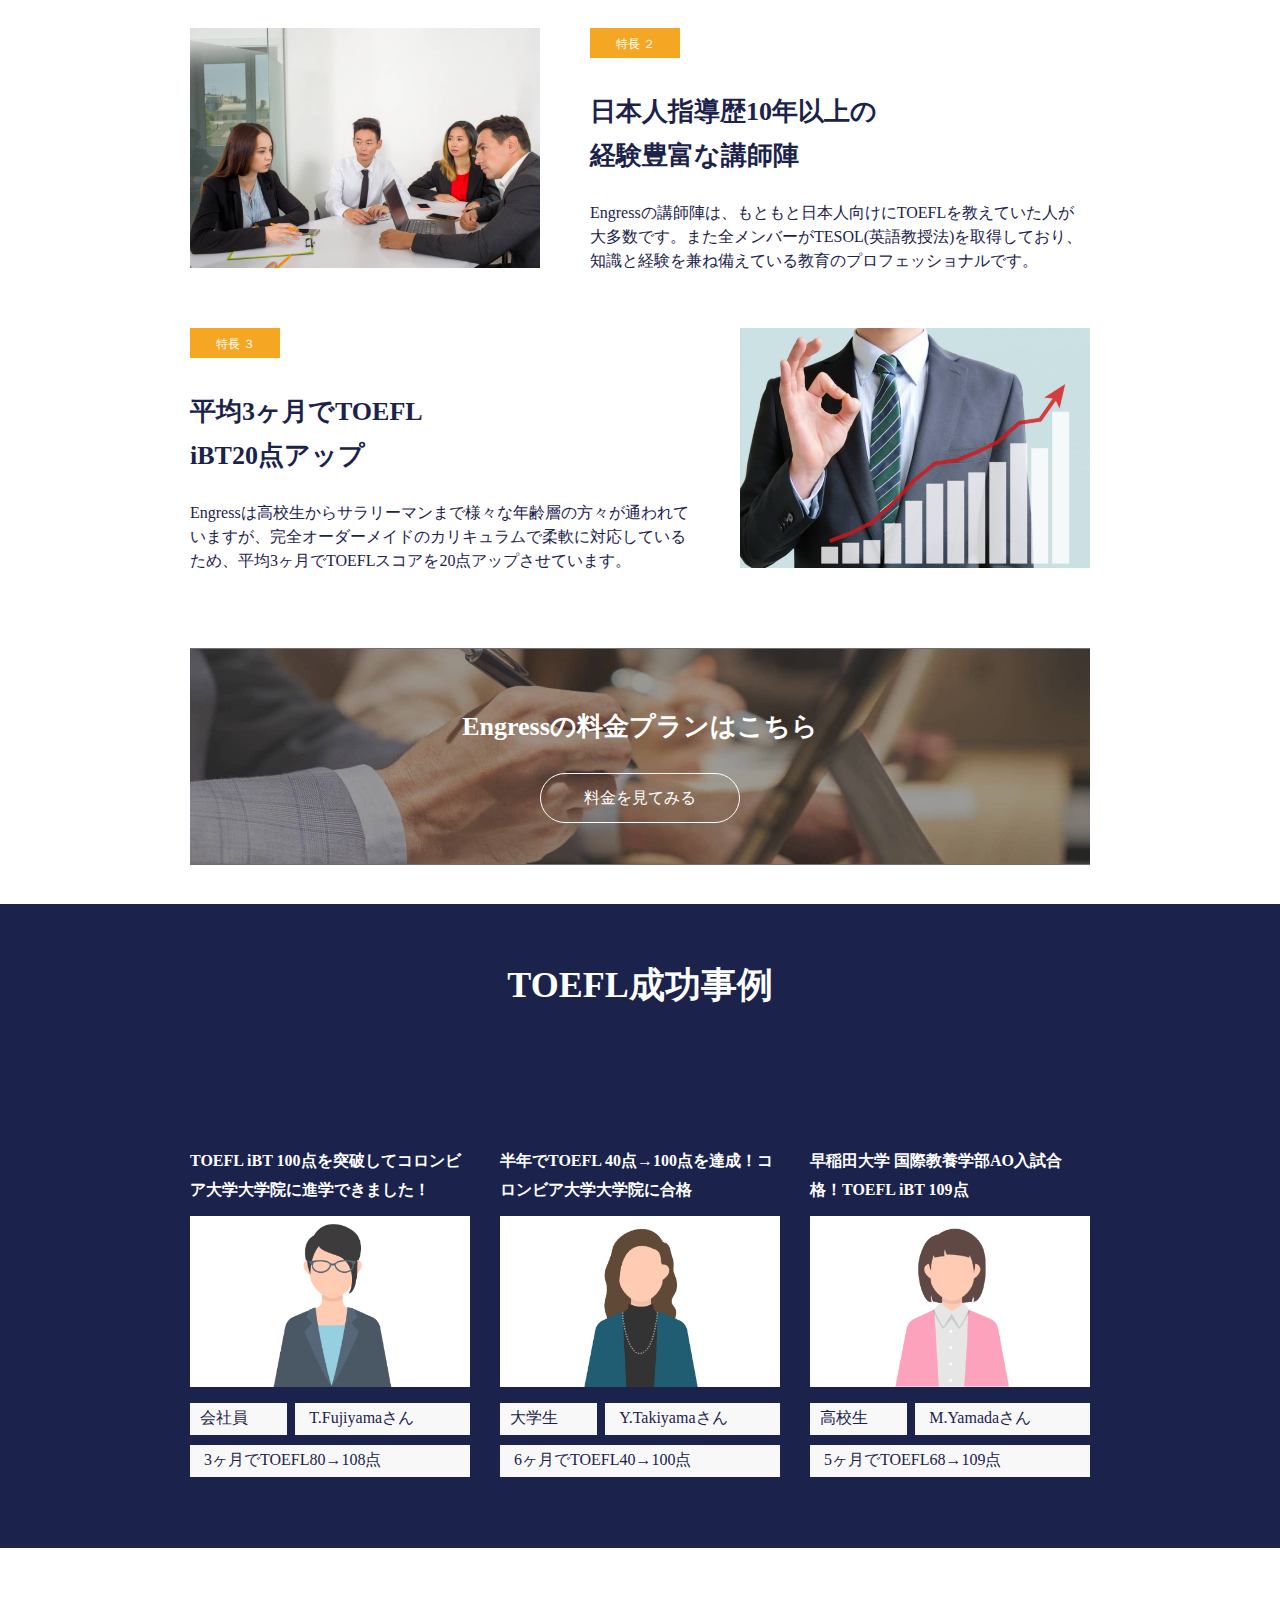
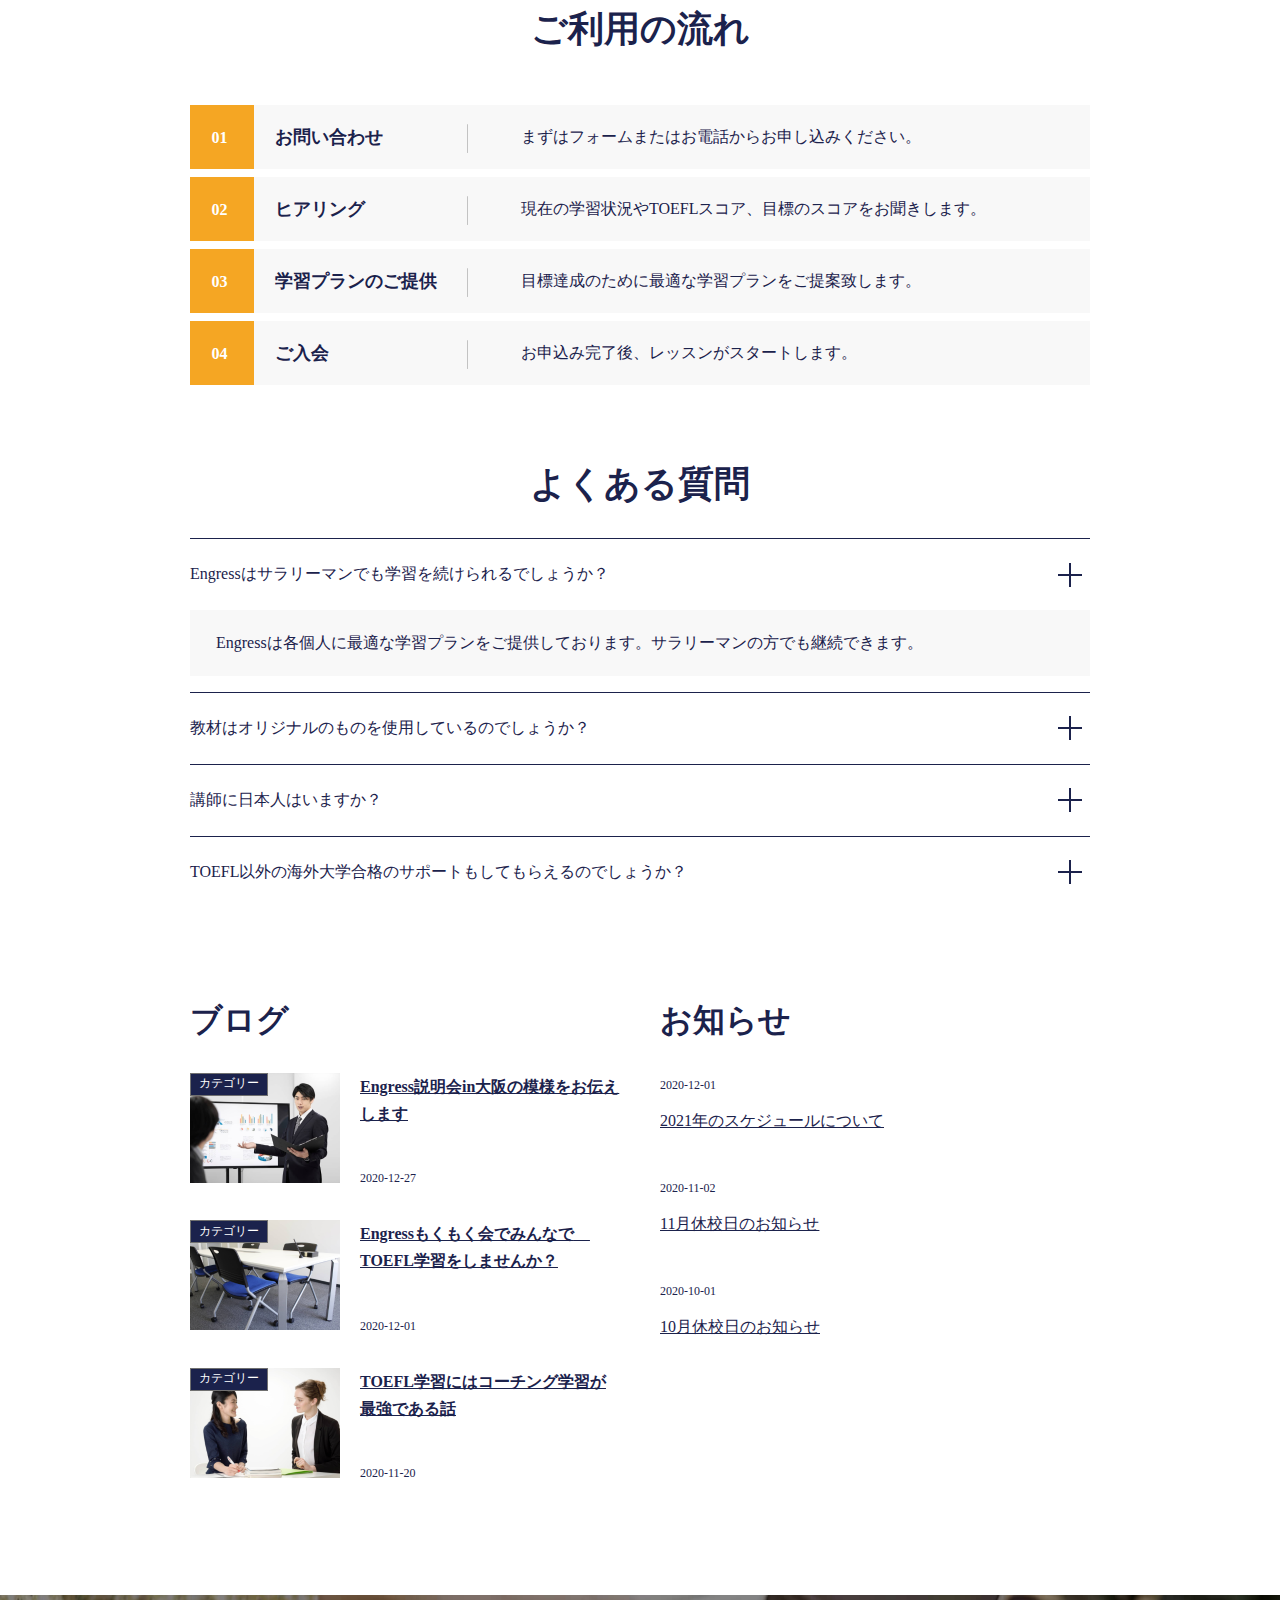
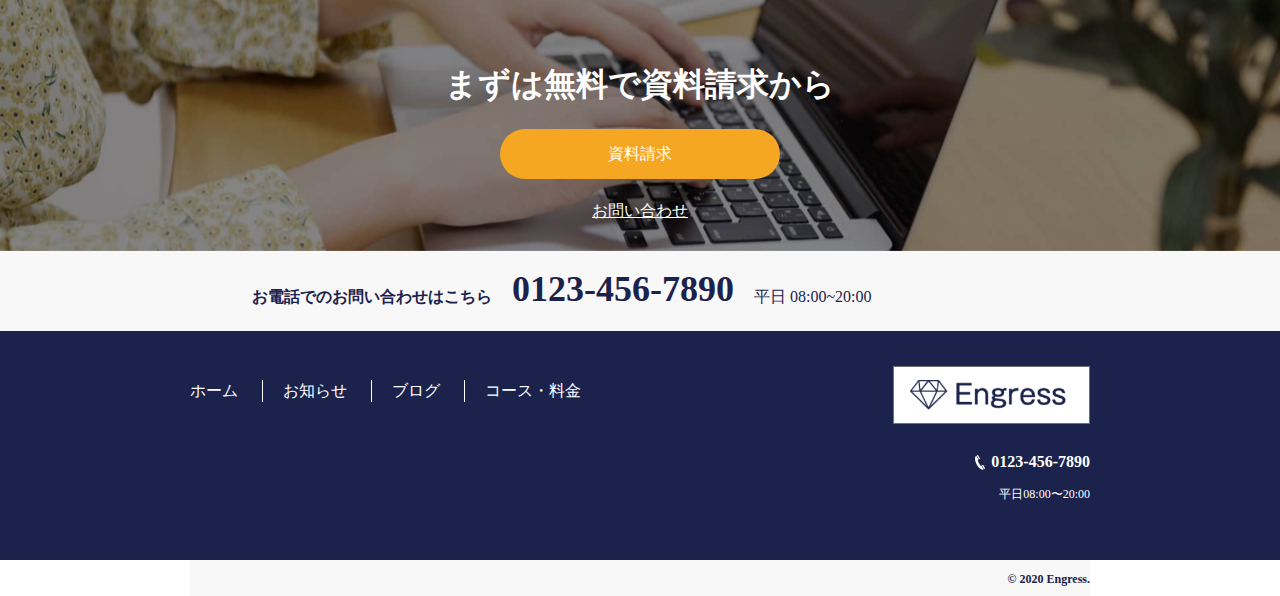
==== commit 7d2ecda9: "news_fin" ====
--- a/index.html
+++ b/index.html
@@ -32,10 +32,10 @@
         </a>
       <nav class="globalNav" id="globalNav">
         <ul class="topics">
-          <li class="list_item"><a href="#" class="topics_detail">ホーム</a></li>
-          <li class="list_item"><a href="#" class="topics_detail">お知らせ</a></li>
-          <li class="list_item"><a href="#" class="topics_detail">ブログ</a></li>
-          <li class="list_item"><a href="#" class="topics_detail">コース・料金</a></li>
+          <li class="list_item"><a href="index.html" class="topics_detail">ホーム</a></li>
+          <li class="list_item"><a href="news.html" class="topics_detail">お知らせ</a></li>
+          <li class="list_item"><a href="blog.html" class="topics_detail">ブログ</a></li>
+          <li class="list_item"><a href="price.html" class="topics_detail">コース・料金</a></li>
         </ul>
       </nav>
       <div class="gnav-btn">
@@ -48,7 +48,7 @@
         <a href="0123-456-7890" class="call">0123-456-7890</a>
       </div>
       <a href="#" class="button1">資料請求</a>
-      <a href="#" class="button2">お問い合わせ</a>
+      <a href="contact.html" class="button2">お問い合わせ</a>
     </div>
   </header>
 
@@ -57,7 +57,7 @@
     <h1>TOEFL対策はEngress</h1>
     <p>日本人へのTOEFL指導歴豊かな講師陣の<br>コーチング型TOEFLスクール</p>
     <a href="#" class="rq">資料請求</a>
-    <a href="#" class="ct">お問い合わせ</a>
+    <a href="contact.html" class="ct">お問い合わせ</a>
   </div>
 
   <div class="bottom-view">
@@ -146,7 +146,7 @@
       </div><!-- container -->
       <div class="price">
         <h3>Engressの料金プランはこちら</h3>
-        <a href="#" class="button3">料金を見てみる</a>
+        <a href="price.html" class="button3">料金を見てみる</a>
       </div>
     </div><!-- first-contents -->
 
@@ -312,7 +312,7 @@
   <div class="upper-upper">
     <h3>まずは無料で資料請求から</h3>
     <a href="#" class="rq">資料請求</a>
-    <a href="#" class="ct">お問い合わせ</a>
+    <a href="contact.html" class="ct">お問い合わせ</a>
   </div>
   <div class="upper-bottom">
       <div class="upper-bottom-wrap">
@@ -328,10 +328,10 @@
   <div class="bottom-upper-wrapper">
     <div class="bottom-upper">
       <div class="footer-menu">
-        <a href="#">ホーム</a>
-        <a href="#">お知らせ</a>
-        <a href="#">ブログ</a>
-        <a href="#">コース・料金</a>
+        <a href="index.html">ホーム</a>
+        <a href="news.html">お知らせ</a>
+        <a href="blog.html">ブログ</a>
+        <a href="price.html">コース・料金</a>
       </div>
       <div class="footer-logo">
         <a href="#" class="logo">
--- a/style.css
+++ b/style.css
@@ -61,7 +61,7 @@
 
 body {
   width: 100%;
-  height: 5315px;
+  height: 100%;
   margin: 0;
   padding: 0;
   line-height: 1.4;
@@ -86,7 +86,9 @@
 .header {
   height: 80px;
   width: 100%;
+  position: fixed;
   background: #FFFFFF 0% 0% no-repeat padding-box;
+  z-index: 20;
 }
 
 .header .header-inner {
@@ -135,6 +137,7 @@
   margin-right: 1.75rem;
   font-weight: bold;
   display: inline-block;
+  cursor: pointer;
 }
 
 .header .globalNav .topics a, .header .globalNav .topics a:visited, .header .globalNav .topics a:hover, .header .globalNav .topics a:active {
@@ -193,7 +196,7 @@
   display: flex;
   text-align: right;
   height: 3.13rem;
-  font-size: 14px;
+  font-size: .875rem;
   font-weight: bold;
   color: #ffffff;
   text-align: center;
@@ -203,14 +206,14 @@
 
 .header a.button1 {
   background: #F5A623 0% 0% no-repeat padding-box;
-  width: 150px;
+  width: 9.375rem;
   padding-top: 1rem;
   padding-left: 2.9rem;
 }
 
 .header a.button2 {
   background: #1B224C 0% 0% no-repeat padding-box;
-  width: 137px;
+  width: 8.5625rem;
   padding-top: 1rem;
   padding-left: 1.6rem;
 }
@@ -219,6 +222,7 @@
   width: 100%;
   height: 1080px;
   color: #FFFFFF;
+  padding-top: 80px;
 }
 
 .main-view .upper-view {
@@ -248,8 +252,8 @@
   margin-top: 2.4rem;
   background: #F5A623 0% 0% no-repeat padding-box;
   border-radius: 31px;
-  width: 260px;
-  height: 60px;
+  width: 16.25rem;
+  height: 3.75rem;
   padding-top: 1.2rem;
 }
 
@@ -305,10 +309,10 @@
 
 .main-view .bottom-view .bv-list .bv-wrap {
   display: inline-block;
-  margin-top: .625rem;
+  margin-top: 10px;
   width: 96.44%;
   max-width: 868px;
-  height: 14.0625rem;
+  height: 225px;
   border: 5px solid #1B224C;
   z-index: 10;
 }
@@ -346,6 +350,7 @@
 
 .main-contents {
   height: auto;
+  padding-top: 80px;
 }
 
 .main-contents .main-container {
@@ -355,9 +360,10 @@
 }
 
 .main-contents .main-container .first-contents {
-  height: 1341px;
+  height: auto;
   max-width: 900px;
   margin: 0 auto;
+  padding-bottom: 2.4375rem;
 }
 
 .main-contents .main-container .first-contents .first-container h2 {
@@ -730,7 +736,7 @@
 }
 
 .main-contents .main-container .third-contents .third-container .third-block .blog {
-  width: 430px;
+  max-width: 430px;
 }
 
 .main-contents .main-container .third-contents .third-container .third-block .blog h3 {
@@ -782,7 +788,8 @@
 }
 
 .main-contents .main-container .third-contents .third-container .third-block .info {
-  width: 430px;
+  max-width: 430px;
+  width: 100%;
   margin: 0 0 0 auto;
 }
 
@@ -792,7 +799,7 @@
 }
 
 .main-contents .main-container .third-contents .third-container .third-block .info .info-item {
-  width: 402px;
+  max-width: 402px;
   height: 87px;
   margin-bottom: 1rem;
 }
@@ -859,7 +866,7 @@
 
 .footer .upper-footer .upper-bottom .upper-bottom-wrap {
   margin: 0 auto;
-  width: 776px;
+  max-width: 776px;
   display: -webkit-box;
   display: -ms-flexbox;
   display: flex;
@@ -977,9 +984,1068 @@
   padding-top: .7rem;
 }
 
+.top-pic-price {
+  padding-top: 80px;
+  background: transparent url("images/plan.png") 0% 0% no-repeat padding-box;
+  background-position: center;
+  background-size: cover;
+  -o-object-fit: cover;
+     object-fit: cover;
+  height: 301px;
+}
+
+.top-pic-price h2 {
+  margin-top: 5rem;
+  font-size: 2rem;
+  color: #FFFFFF;
+  text-align: center;
+}
+
+.pan {
+  height: 50px;
+  background-color: #F8F8F8;
+  display: -webkit-box;
+  display: -ms-flexbox;
+  display: flex;
+  padding-top: .9rem;
+}
+
+.pan a:nth-child(1) {
+  margin-left: 11.875rem;
+  text-decoration: underline;
+}
+
+.pan a, .pan a:visited, .pan a:hover, .pan a:active {
+  color: #1B224C;
+}
+
+.pan p {
+  margin: 0 .375rem 0 .375rem;
+}
+
+.price-detail {
+  height: auto;
+}
+
+.price-detail .price-detail-1 {
+  width: 900px;
+  margin: 0 auto;
+}
+
+.price-detail .price-detail-1 h2 {
+  text-align: center;
+  font-size: 2rem;
+  margin-top: 3.625rem;
+  margin-bottom: 3.75rem;
+}
+
+.price-detail .price-detail-1 .enter-price-wrap {
+  display: -webkit-box;
+  display: -ms-flexbox;
+  display: flex;
+  -webkit-box-pack: center;
+      -ms-flex-pack: center;
+          justify-content: center;
+}
+
+.price-detail .price-detail-1 .enter-price-wrap p {
+  font-size: 1.375rem;
+  color: #FFFFFF;
+  font-weight: bold;
+  text-align: center;
+  padding-top: 1.9rem;
+}
+
+.price-detail .price-detail-1 .enter-price-wrap .enter-price, .price-detail .price-detail-1 .enter-price-wrap .monthly-price {
+  width: 17.5rem;
+  height: 5.625rem;
+  background-color: #1B224C;
+  margin-bottom: 2.875rem;
+}
+
+.price-detail .price-detail-1 .enter-price-wrap .plus {
+  margin: 0 2.1875rem 0 2.1875rem;
+  padding-top: .6rem;
+  font-size: 3.5rem;
+}
+
+.price-detail .price-detail-1 p {
+  line-height: 1.8rem;
+}
+
+.price-detail .price-detail-2 {
+  margin-top: 5.625rem;
+  margin-bottom: 3.875rem;
+}
+
+.price-detail .price-detail-2 h2 {
+  font-size: 2rem;
+  text-align: center;
+}
+
+.price-detail .price-detail-2 .plan-wrap {
+  width: 900px;
+  margin: 0 auto;
+  display: -webkit-box;
+  display: -ms-flexbox;
+  display: flex;
+}
+
+.price-detail .price-detail-2 .plan {
+  margin-top: 6.625rem;
+  width: 220px;
+  margin-left: .4375rem;
+}
+
+.price-detail .price-detail-2 .plan .plan-title {
+  background-color: #1B224C;
+  height: 3.75rem;
+}
+
+.price-detail .price-detail-2 .plan .plan-title h3 {
+  color: #FFFFFF;
+  text-align: center;
+  padding-top: 1rem;
+}
+
+.price-detail .price-detail-2 .plan .plan-title h5 {
+  color: #FFFFFF;
+  text-align: center;
+  padding-top: 1.4rem;
+  margin: 0px;
+  font-size: 1rem;
+}
+
+.price-detail .price-detail-2 .plan .memo {
+  border: 0.5px solid #1B224C;
+  height: 474px;
+}
+
+.price-detail .price-detail-2 .plan .mt-price {
+  text-align: center;
+  margin-bottom: 3rem;
+}
+
+.price-detail .price-detail-2 .plan .mt-price .pr {
+  margin-top: 1.875rem;
+  margin-bottom: .875rem;
+  font-size: 1.5625rem;
+}
+
+.price-detail .price-detail-2 .plan .plan-detail {
+  text-align: center;
+}
+
+.price-detail .price-detail-2 .plan .plan-detail p {
+  margin-bottom: 1.4375rem;
+}
+
+.price-detail .price-detail-2 .plan:nth-child(3) {
+  margin-top: 4.375rem;
+  height: 503px;
+}
+
+.price-detail .price-detail-2 .plan:nth-child(3) .plan-title {
+  background-color: #F5A623;
+  height: 96px;
+}
+
+.price-detail .price-detail-2 .plan:nth-child(3) h5 {
+  padding-top: 1rem;
+}
+
+.price-detail .price-detail-2 .plan:nth-child(3) .pr {
+  color: #F5A623;
+}
+
+.top-pic-blog {
+  padding-top: 80px;
+  background: transparent url("images/blog.png") 0% 0% no-repeat padding-box;
+  background-position: center;
+  background-size: cover;
+  -o-object-fit: cover;
+     object-fit: cover;
+  height: 301px;
+}
+
+.top-pic-blog h2 {
+  margin-top: 5rem;
+  font-size: 2rem;
+  color: #FFFFFF;
+  text-align: center;
+}
+
+.blog-detail .blog-detail-1 {
+  width: 900px;
+  margin: 0 auto;
+}
+
+.blog-detail .blog-detail-1 h2 {
+  margin-top: 3.625rem;
+  font-size: 2rem;
+  text-align: center;
+  margin-bottom: 3.75rem;
+}
+
+.blog-detail .blog-detail-1 .blog-item {
+  display: -webkit-box;
+  display: -ms-flexbox;
+  display: flex;
+  position: relative;
+  margin-bottom: 5.8125rem;
+}
+
+.blog-detail .blog-detail-1 .blog-item img {
+  width: 240px;
+  -o-object-fit: cover;
+     object-fit: cover;
+}
+
+.blog-detail .blog-detail-1 .blog-item .category {
+  width: 80px;
+  height: 28px;
+  background: #1B224C 0% 0% no-repeat padding-box;
+  border: 1px solid #707070;
+  position: absolute;
+  font-size: .75rem;
+  color: #FFFFFF;
+  text-align: center;
+  padding-top: .25rem;
+}
+
+.blog-detail .blog-detail-1 .blog-item .blog-info {
+  margin-left: 3.125rem;
+  width: 610px;
+}
+
+.blog-detail .blog-detail-1 .blog-item .blog-info time {
+  display: inline-block;
+  margin-bottom: .8rem;
+}
+
+.blog-detail .blog-detail-1 .blog-item .blog-info h4 {
+  font-size: 1.625rem;
+  line-height: 2.4rem;
+  text-decoration: underline;
+  margin-bottom: 1rem;
+}
+
+.blog-detail .blog-detail-1 .blog-item .blog-info p {
+  line-height: 1.6rem;
+}
+
+.page-nation .page-wrap {
+  display: -webkit-box;
+  display: -ms-flexbox;
+  display: flex;
+  -webkit-box-pack: center;
+      -ms-flex-pack: center;
+          justify-content: center;
+}
+
+.page-nation .page-wrap .num {
+  width: 50px;
+  height: 50px;
+  font-weight: bold;
+  margin-left: 1.1875rem;
+  margin-bottom: 2.8125rem;
+  border: 1px solid #1B224C;
+}
+
+.page-nation .page-wrap a {
+  display: block;
+  text-align: center;
+  padding-top: .8rem;
+}
+
+.page-nation .page-wrap .num:nth-child(4) {
+  border: none;
+}
+
+.top-pic-news {
+  padding-top: 80px;
+  background: transparent url("images/news.png") 0% 0% no-repeat padding-box;
+  background-position: center;
+  background-size: cover;
+  -o-object-fit: cover;
+     object-fit: cover;
+  height: 301px;
+}
+
+.top-pic-news h2 {
+  margin-top: 5rem;
+  font-size: 2rem;
+  color: #FFFFFF;
+  text-align: center;
+}
+
+.news-detail .news-detail-1 {
+  width: 900px;
+  margin: 0 auto;
+  margin-bottom: 4.0625rem;
+}
+
+.news-detail .news-detail-1 h2 {
+  margin-top: 3.625rem;
+  font-size: 2rem;
+  text-align: center;
+  margin-bottom: 3.75rem;
+}
+
+.news-detail .news-detail-1 .news-wrap {
+  width: 100%;
+}
+
+.news-detail .news-detail-1 .news-wrap .news-sentence {
+  height: 4rem;
+  width: 100%;
+  border-top: 1px solid #D5D5D5;
+  border-bottom: 1px solid #D5D5D5;
+  display: -webkit-box;
+  display: -ms-flexbox;
+  display: flex;
+  padding-top: 1.3rem;
+}
+
+.news-detail .news-detail-1 .news-wrap .news-sentence time {
+  margin-right: 2rem;
+}
+
+.news-detail .news-detail-1 .news-wrap .news-sentence p {
+  text-decoration: underline;
+}
+
+@media (max-width: 538px) {
+  h1 {
+    font-size: 2rem !important;
+  }
+  h2, h2 span {
+    font-size: 1.5rem !important;
+  }
+  h3 {
+    font-size: 1.2rem !important;
+  }
+  h4 {
+    font-size: 1.1rem !important;
+  }
+  html {
+    font-size: 12px !important;
+  }
+  .header {
+    height: 60px;
+  }
+  .header .header-inner {
+    height: 60px;
+    padding: 0px;
+    position: relative;
+  }
+  .header .header-inner .contact-time {
+    margin: 0 0 0 auto;
+  }
+  .header .header-inner a.button1, .header .header-inner a.button2 {
+    display: none;
+  }
+  .main-view .bottom-view .bottom-view-container {
+    margin-bottom: 6rem;
+  }
+  .main-contents .main-container .first-contents {
+    height: auto;
+  }
+  .main-contents .main-container .first-contents .first-container h2 {
+    letter-spacing: -0.01rem;
+  }
+  .main-contents .main-container .first-contents .first-container .first-content,
+  .main-contents .main-container .first-contents .first-container .second-content,
+  .main-contents .main-container .first-contents .first-container .third-content {
+    height: auto;
+  }
+  .main-contents .main-container .first-contents .first-container .first-content .second-content-wrapper,
+  .main-contents .main-container .first-contents .first-container .second-content .second-content-wrapper,
+  .main-contents .main-container .first-contents .first-container .third-content .second-content-wrapper {
+    -webkit-box-orient: vertical;
+    -webkit-box-direction: normal;
+        -ms-flex-direction: column;
+            flex-direction: column;
+    height: 100%;
+    -webkit-box-pack: center;
+        -ms-flex-pack: center;
+            justify-content: center;
+  }
+  .main-contents .main-container .first-contents .first-container .first-content .second-content-wrapper .sr-content,
+  .main-contents .main-container .first-contents .first-container .second-content .second-content-wrapper .sr-content,
+  .main-contents .main-container .first-contents .first-container .third-content .second-content-wrapper .sr-content {
+    margin-top: 1rem;
+    width: 100% !important;
+  }
+  .main-contents .main-container .first-contents .first-container .first-content .second-content-wrapper .sr-content h3 br,
+  .main-contents .main-container .first-contents .first-container .second-content .second-content-wrapper .sr-content h3 br,
+  .main-contents .main-container .first-contents .first-container .third-content .second-content-wrapper .sr-content h3 br {
+    display: none;
+  }
+  .main-contents .main-container .first-contents .first-container .first-content .second-content-wrapper .sl-content,
+  .main-contents .main-container .first-contents .first-container .second-content .second-content-wrapper .sl-content,
+  .main-contents .main-container .first-contents .first-container .third-content .second-content-wrapper .sl-content {
+    width: 100%;
+  }
+  .main-contents .main-container .first-contents .first-container .first-content .first-content-wrapper,
+  .main-contents .main-container .first-contents .first-container .first-content .third-content-wrapper,
+  .main-contents .main-container .first-contents .first-container .second-content .first-content-wrapper,
+  .main-contents .main-container .first-contents .first-container .second-content .third-content-wrapper,
+  .main-contents .main-container .first-contents .first-container .third-content .first-content-wrapper,
+  .main-contents .main-container .first-contents .first-container .third-content .third-content-wrapper {
+    -webkit-box-orient: vertical;
+    -webkit-box-direction: reverse;
+        -ms-flex-direction: column-reverse;
+            flex-direction: column-reverse;
+  }
+  .main-contents .main-container .first-contents .first-container .first-content .first-content-wrapper .fl-content,
+  .main-contents .main-container .first-contents .first-container .first-content .first-content-wrapper .tl-content,
+  .main-contents .main-container .first-contents .first-container .first-content .first-content-wrapper .sr-content,
+  .main-contents .main-container .first-contents .first-container .first-content .third-content-wrapper .fl-content,
+  .main-contents .main-container .first-contents .first-container .first-content .third-content-wrapper .tl-content,
+  .main-contents .main-container .first-contents .first-container .first-content .third-content-wrapper .sr-content,
+  .main-contents .main-container .first-contents .first-container .second-content .first-content-wrapper .fl-content,
+  .main-contents .main-container .first-contents .first-container .second-content .first-content-wrapper .tl-content,
+  .main-contents .main-container .first-contents .first-container .second-content .first-content-wrapper .sr-content,
+  .main-contents .main-container .first-contents .first-container .second-content .third-content-wrapper .fl-content,
+  .main-contents .main-container .first-contents .first-container .second-content .third-content-wrapper .tl-content,
+  .main-contents .main-container .first-contents .first-container .second-content .third-content-wrapper .sr-content,
+  .main-contents .main-container .first-contents .first-container .third-content .first-content-wrapper .fl-content,
+  .main-contents .main-container .first-contents .first-container .third-content .first-content-wrapper .tl-content,
+  .main-contents .main-container .first-contents .first-container .third-content .first-content-wrapper .sr-content,
+  .main-contents .main-container .first-contents .first-container .third-content .third-content-wrapper .fl-content,
+  .main-contents .main-container .first-contents .first-container .third-content .third-content-wrapper .tl-content,
+  .main-contents .main-container .first-contents .first-container .third-content .third-content-wrapper .sr-content {
+    margin-top: 1rem;
+    width: 100% !important;
+  }
+  .main-contents .main-container .first-contents .first-container .first-content .first-content-wrapper .fl-content .feature,
+  .main-contents .main-container .first-contents .first-container .first-content .first-content-wrapper .tl-content .feature,
+  .main-contents .main-container .first-contents .first-container .first-content .first-content-wrapper .sr-content .feature,
+  .main-contents .main-container .first-contents .first-container .first-content .third-content-wrapper .fl-content .feature,
+  .main-contents .main-container .first-contents .first-container .first-content .third-content-wrapper .tl-content .feature,
+  .main-contents .main-container .first-contents .first-container .first-content .third-content-wrapper .sr-content .feature,
+  .main-contents .main-container .first-contents .first-container .second-content .first-content-wrapper .fl-content .feature,
+  .main-contents .main-container .first-contents .first-container .second-content .first-content-wrapper .tl-content .feature,
+  .main-contents .main-container .first-contents .first-container .second-content .first-content-wrapper .sr-content .feature,
+  .main-contents .main-container .first-contents .first-container .second-content .third-content-wrapper .fl-content .feature,
+  .main-contents .main-container .first-contents .first-container .second-content .third-content-wrapper .tl-content .feature,
+  .main-contents .main-container .first-contents .first-container .second-content .third-content-wrapper .sr-content .feature,
+  .main-contents .main-container .first-contents .first-container .third-content .first-content-wrapper .fl-content .feature,
+  .main-contents .main-container .first-contents .first-container .third-content .first-content-wrapper .tl-content .feature,
+  .main-contents .main-container .first-contents .first-container .third-content .first-content-wrapper .sr-content .feature,
+  .main-contents .main-container .first-contents .first-container .third-content .third-content-wrapper .fl-content .feature,
+  .main-contents .main-container .first-contents .first-container .third-content .third-content-wrapper .tl-content .feature,
+  .main-contents .main-container .first-contents .first-container .third-content .third-content-wrapper .sr-content .feature {
+    margin-bottom: 1.3rem;
+  }
+  .main-contents .main-container .first-contents .first-container .first-content .first-content-wrapper .fl-content h3 br,
+  .main-contents .main-container .first-contents .first-container .first-content .first-content-wrapper .tl-content h3 br,
+  .main-contents .main-container .first-contents .first-container .first-content .first-content-wrapper .sr-content h3 br,
+  .main-contents .main-container .first-contents .first-container .first-content .third-content-wrapper .fl-content h3 br,
+  .main-contents .main-container .first-contents .first-container .first-content .third-content-wrapper .tl-content h3 br,
+  .main-contents .main-container .first-contents .first-container .first-content .third-content-wrapper .sr-content h3 br,
+  .main-contents .main-container .first-contents .first-container .second-content .first-content-wrapper .fl-content h3 br,
+  .main-contents .main-container .first-contents .first-container .second-content .first-content-wrapper .tl-content h3 br,
+  .main-contents .main-container .first-contents .first-container .second-content .first-content-wrapper .sr-content h3 br,
+  .main-contents .main-container .first-contents .first-container .second-content .third-content-wrapper .fl-content h3 br,
+  .main-contents .main-container .first-contents .first-container .second-content .third-content-wrapper .tl-content h3 br,
+  .main-contents .main-container .first-contents .first-container .second-content .third-content-wrapper .sr-content h3 br,
+  .main-contents .main-container .first-contents .first-container .third-content .first-content-wrapper .fl-content h3 br,
+  .main-contents .main-container .first-contents .first-container .third-content .first-content-wrapper .tl-content h3 br,
+  .main-contents .main-container .first-contents .first-container .third-content .first-content-wrapper .sr-content h3 br,
+  .main-contents .main-container .first-contents .first-container .third-content .third-content-wrapper .fl-content h3 br,
+  .main-contents .main-container .first-contents .first-container .third-content .third-content-wrapper .tl-content h3 br,
+  .main-contents .main-container .first-contents .first-container .third-content .third-content-wrapper .sr-content h3 br {
+    display: none;
+  }
+  .main-contents .main-container .first-contents .first-container .first-content .first-content-wrapper .fr-content, .main-contents .main-container .first-contents .first-container .first-content .first-content-wrapper .tr-content, .main-contents .main-container .first-contents .first-container .first-content .first-content-wrapper .sl-content,
+  .main-contents .main-container .first-contents .first-container .first-content .third-content-wrapper .fr-content,
+  .main-contents .main-container .first-contents .first-container .first-content .third-content-wrapper .tr-content,
+  .main-contents .main-container .first-contents .first-container .first-content .third-content-wrapper .sl-content,
+  .main-contents .main-container .first-contents .first-container .second-content .first-content-wrapper .fr-content,
+  .main-contents .main-container .first-contents .first-container .second-content .first-content-wrapper .tr-content,
+  .main-contents .main-container .first-contents .first-container .second-content .first-content-wrapper .sl-content,
+  .main-contents .main-container .first-contents .first-container .second-content .third-content-wrapper .fr-content,
+  .main-contents .main-container .first-contents .first-container .second-content .third-content-wrapper .tr-content,
+  .main-contents .main-container .first-contents .first-container .second-content .third-content-wrapper .sl-content,
+  .main-contents .main-container .first-contents .first-container .third-content .first-content-wrapper .fr-content,
+  .main-contents .main-container .first-contents .first-container .third-content .first-content-wrapper .tr-content,
+  .main-contents .main-container .first-contents .first-container .third-content .first-content-wrapper .sl-content,
+  .main-contents .main-container .first-contents .first-container .third-content .third-content-wrapper .fr-content,
+  .main-contents .main-container .first-contents .first-container .third-content .third-content-wrapper .tr-content,
+  .main-contents .main-container .first-contents .first-container .third-content .third-content-wrapper .sl-content {
+    margin: 0px;
+    width: 100%;
+  }
+  .main-contents .main-container .second-contents {
+    padding-bottom: 0rem;
+  }
+  .main-contents .main-container .second-contents h2 {
+    padding-top: 4rem;
+    margin-bottom: 5rem;
+  }
+  .main-contents .main-container .second-contents .wp {
+    width: 90%;
+  }
+  .main-contents .main-container .second-contents .wp .wrapper {
+    width: 300px !important;
+  }
+  .main-contents .main-container .second-contents .wp .wrapper .pic {
+    height: 209px !important;
+  }
+  .main-contents .main-container .third-contents .third-container .second-block .faq-list .faq-list-q {
+    padding-right: 2.5rem;
+  }
+  .main-contents .main-container .third-contents .third-container .second-block .faq-list .faq-list-q:before {
+    width: 16px !important;
+    height: 1px;
+  }
+  .main-contents .main-container .third-contents .third-container .second-block .faq-list .faq-list-q:after {
+    height: 16px !important;
+    right: 16px !important;
+    width: 1px;
+  }
+  .main-contents .main-container .third-contents .third-container .second-block .faq-list .faq-list-a {
+    padding-right: 1.625rem;
+  }
+  .main-contents .main-container .third-contents .third-container .third-block {
+    width: 90% !important;
+  }
+  .main-contents .main-container .third-contents .third-container .third-block .info {
+    margin: 0 auto;
+  }
+  .main-contents .main-container .third-contents .third-container .third-block .info .info-item time {
+    font-size: 1rem;
+  }
+}
+
+@media (max-width: 768px) {
+  h1 {
+    font-size: 2rem !important;
+  }
+  h2,
+  h2 span {
+    font-size: 1.5rem !important;
+  }
+  h3 {
+    font-size: 1.2rem !important;
+  }
+  h4 {
+    font-size: 1.1rem !important;
+  }
+  html {
+    font-size: 14px;
+  }
+  .header {
+    height: 60px;
+  }
+  .header .header-inner {
+    height: 60px;
+    padding: 0px;
+    position: relative;
+  }
+  .header .header-inner .globalNav {
+    position: fixed;
+    opacity: 0;
+    top: 60px;
+    left: 0px;
+    width: 100%;
+    height: 100%;
+    color: #fff;
+    background: #fff;
+    text-align: center;
+    opacity: 0;
+    -webkit-transition: 0.4s ease-in-out;
+    transition: 0.4s ease-in-out;
+    visibility: hidden;
+    padding-top: 130px;
+    font-size: 1.5rem;
+    z-index: 3;
+  }
+  .header .header-inner .globalNav .topics {
+    -webkit-box-orient: vertical;
+    -webkit-box-direction: normal;
+        -ms-flex-direction: column;
+            flex-direction: column;
+    font-size: 2.4rem;
+    text-align: center;
+    margin-left: 0px;
+  }
+  .header .header-inner .globalNav .topics a {
+    margin-right: 0;
+  }
+  .header .header-inner .globalNav .topics li:not(:last-child) {
+    margin-right: 0;
+    margin-bottom: 30px;
+  }
+  .header .header-inner .gnav-btn {
+    -webkit-box-ordinal-group: 3;
+        -ms-flex-order: 2;
+            order: 2;
+    margin: 0 20px 0 10px;
+    display: inline-block;
+    position: relative;
+    width: 26px;
+    height: 26px;
+    cursor: pointer;
+    -webkit-transition: all 0.2s ease-in-out;
+    transition: all 0.2s ease-in-out;
+    z-index: 4;
+  }
+  .header .header-inner .gnav-btn span {
+    position: absolute;
+    width: 100%;
+    height: 2px;
+    display: inline-block;
+    background: #1B224C;
+    border-radius: 10px;
+    transition: all 0.2s ease-in-out;
+    -webkit-transition: all 0.2s ease-in-out;
+    -moz-transition: 0.2s ease-in-out;
+  }
+  .header .header-inner .gnav-btn span:nth-child(1) {
+    top: 20%;
+  }
+  .header .header-inner .gnav-btn span:nth-child(2) {
+    top: 50%;
+  }
+  .header .header-inner .gnav-btn span:nth-child(3) {
+    top: 80%;
+  }
+  .header .header-inner .gnav-btn.open span:nth-child(1) {
+    -webkit-transform: rotate(45deg);
+            transform: rotate(45deg);
+    top: 48%;
+  }
+  .header .header-inner .gnav-btn.open span:nth-child(2) {
+    opacity: 0;
+    -webkit-transition: opacity 0.3s;
+    transition: opacity 0.3s;
+  }
+  .header .header-inner .gnav-btn.open span:nth-child(3) {
+    -webkit-transform: rotate(-45deg);
+            transform: rotate(-45deg);
+    top: 48%;
+  }
+  .header .header-inner .globalNav.slide-in {
+    opacity: 1;
+    visibility: visible;
+  }
+  .header .header-inner .globalNav.slide-in .topics {
+    -webkit-box-orient: vertical;
+    -webkit-box-direction: normal;
+        -ms-flex-direction: column;
+            flex-direction: column;
+    text-align: center;
+    font-size: 1.5rem;
+    letter-spacing: 4px;
+  }
+  .header .header-inner .globalNav.slide-in .topics a {
+    margin-right: 0;
+  }
+  .header .header-inner .globalNav.slide-in .topics li:not(:last-child) {
+    margin-right: 0;
+    margin-bottom: 40px;
+  }
+  .header .header-inner .contact-time {
+    margin: 0 0 0 auto;
+  }
+  .header .header-inner a.button1 {
+    width: 6.4rem;
+    height: 2.3rem;
+    font-weight: normal;
+    padding-top: 0.6rem;
+    padding-left: 1.4rem;
+    margin-left: 1rem;
+  }
+  .header .header-inner a.button2 {
+    width: 6.4rem;
+    height: 2.3rem;
+    padding-top: 0.6rem;
+    padding-left: 0.5rem;
+    font-weight: normal;
+  }
+  .main-view {
+    height: auto;
+    padding-top: 60px;
+  }
+  .main-view .upper-view {
+    height: 440px;
+  }
+  .main-view .upper-view h1 {
+    padding-top: 5.5rem;
+  }
+  .main-view .upper-view p {
+    margin-top: 3rem;
+    margin-bottom: 4rem;
+  }
+  .main-view .upper-view a.rq {
+    width: 12rem;
+    border-radius: 12px;
+    font-size: 1.2rem;
+    padding-top: 1rem;
+  }
+  .main-view .upper-view a.ct {
+    margin-top: 3rem;
+    font-size: 1.2rem;
+  }
+  .main-view .bottom-view h2 {
+    margin-bottom: 3rem;
+  }
+  .main-view .bottom-view .bottom-view-container p {
+    font-weight: normal;
+    margin-left: 1rem;
+    margin-right: 1rem;
+    line-height: 1.9rem;
+  }
+  .main-view .bottom-view .bv-list {
+    width: 90%;
+  }
+  .main-view .bottom-view .bv-list .bv-wrap {
+    border: 3px solid #1b224c;
+  }
+  .main-view .bottom-view .bv-list .bv-wrap p {
+    margin-top: 2rem;
+  }
+  .main-contents .main-container .first-contents {
+    padding-bottom: 4rem;
+  }
+  .main-contents .main-container .first-contents .first-container {
+    width: 90%;
+    margin: 0 auto;
+  }
+  .main-contents .main-container .first-contents .first-container h2 {
+    padding-top: 3rem;
+  }
+  .main-contents .main-container .first-contents .first-container .first-content,
+  .main-contents .main-container .first-contents .first-container .second-content,
+  .main-contents .main-container .first-contents .first-container .third-content {
+    margin-bottom: 6.5rem;
+  }
+  .main-contents .main-container .first-contents .first-container .first-content .first-content-wrapper,
+  .main-contents .main-container .first-contents .first-container .first-content .second-content-wrapper,
+  .main-contents .main-container .first-contents .first-container .first-content .third-content-wrapper,
+  .main-contents .main-container .first-contents .first-container .second-content .first-content-wrapper,
+  .main-contents .main-container .first-contents .first-container .second-content .second-content-wrapper,
+  .main-contents .main-container .first-contents .first-container .second-content .third-content-wrapper,
+  .main-contents .main-container .first-contents .first-container .third-content .first-content-wrapper,
+  .main-contents .main-container .first-contents .first-container .third-content .second-content-wrapper,
+  .main-contents .main-container .first-contents .first-container .third-content .third-content-wrapper {
+    display: -webkit-box;
+    display: -ms-flexbox;
+    display: flex;
+    height: 100%;
+  }
+  .main-contents .main-container .first-contents .first-container .first-content .first-content-wrapper .fl-content,
+  .main-contents .main-container .first-contents .first-container .first-content .first-content-wrapper .tl-content,
+  .main-contents .main-container .first-contents .first-container .first-content .first-content-wrapper .sr-content,
+  .main-contents .main-container .first-contents .first-container .first-content .second-content-wrapper .fl-content,
+  .main-contents .main-container .first-contents .first-container .first-content .second-content-wrapper .tl-content,
+  .main-contents .main-container .first-contents .first-container .first-content .second-content-wrapper .sr-content,
+  .main-contents .main-container .first-contents .first-container .first-content .third-content-wrapper .fl-content,
+  .main-contents .main-container .first-contents .first-container .first-content .third-content-wrapper .tl-content,
+  .main-contents .main-container .first-contents .first-container .first-content .third-content-wrapper .sr-content,
+  .main-contents .main-container .first-contents .first-container .second-content .first-content-wrapper .fl-content,
+  .main-contents .main-container .first-contents .first-container .second-content .first-content-wrapper .tl-content,
+  .main-contents .main-container .first-contents .first-container .second-content .first-content-wrapper .sr-content,
+  .main-contents .main-container .first-contents .first-container .second-content .second-content-wrapper .fl-content,
+  .main-contents .main-container .first-contents .first-container .second-content .second-content-wrapper .tl-content,
+  .main-contents .main-container .first-contents .first-container .second-content .second-content-wrapper .sr-content,
+  .main-contents .main-container .first-contents .first-container .second-content .third-content-wrapper .fl-content,
+  .main-contents .main-container .first-contents .first-container .second-content .third-content-wrapper .tl-content,
+  .main-contents .main-container .first-contents .first-container .second-content .third-content-wrapper .sr-content,
+  .main-contents .main-container .first-contents .first-container .third-content .first-content-wrapper .fl-content,
+  .main-contents .main-container .first-contents .first-container .third-content .first-content-wrapper .tl-content,
+  .main-contents .main-container .first-contents .first-container .third-content .first-content-wrapper .sr-content,
+  .main-contents .main-container .first-contents .first-container .third-content .second-content-wrapper .fl-content,
+  .main-contents .main-container .first-contents .first-container .third-content .second-content-wrapper .tl-content,
+  .main-contents .main-container .first-contents .first-container .third-content .second-content-wrapper .sr-content,
+  .main-contents .main-container .first-contents .first-container .third-content .third-content-wrapper .fl-content,
+  .main-contents .main-container .first-contents .first-container .third-content .third-content-wrapper .tl-content,
+  .main-contents .main-container .first-contents .first-container .third-content .third-content-wrapper .sr-content {
+    width: 55.5555%;
+  }
+  .main-contents .main-container .first-contents .first-container .first-content .first-content-wrapper .fl-content .feature,
+  .main-contents .main-container .first-contents .first-container .first-content .first-content-wrapper .tl-content .feature,
+  .main-contents .main-container .first-contents .first-container .first-content .first-content-wrapper .sr-content .feature,
+  .main-contents .main-container .first-contents .first-container .first-content .second-content-wrapper .fl-content .feature,
+  .main-contents .main-container .first-contents .first-container .first-content .second-content-wrapper .tl-content .feature,
+  .main-contents .main-container .first-contents .first-container .first-content .second-content-wrapper .sr-content .feature,
+  .main-contents .main-container .first-contents .first-container .first-content .third-content-wrapper .fl-content .feature,
+  .main-contents .main-container .first-contents .first-container .first-content .third-content-wrapper .tl-content .feature,
+  .main-contents .main-container .first-contents .first-container .first-content .third-content-wrapper .sr-content .feature,
+  .main-contents .main-container .first-contents .first-container .second-content .first-content-wrapper .fl-content .feature,
+  .main-contents .main-container .first-contents .first-container .second-content .first-content-wrapper .tl-content .feature,
+  .main-contents .main-container .first-contents .first-container .second-content .first-content-wrapper .sr-content .feature,
+  .main-contents .main-container .first-contents .first-container .second-content .second-content-wrapper .fl-content .feature,
+  .main-contents .main-container .first-contents .first-container .second-content .second-content-wrapper .tl-content .feature,
+  .main-contents .main-container .first-contents .first-container .second-content .second-content-wrapper .sr-content .feature,
+  .main-contents .main-container .first-contents .first-container .second-content .third-content-wrapper .fl-content .feature,
+  .main-contents .main-container .first-contents .first-container .second-content .third-content-wrapper .tl-content .feature,
+  .main-contents .main-container .first-contents .first-container .second-content .third-content-wrapper .sr-content .feature,
+  .main-contents .main-container .first-contents .first-container .third-content .first-content-wrapper .fl-content .feature,
+  .main-contents .main-container .first-contents .first-container .third-content .first-content-wrapper .tl-content .feature,
+  .main-contents .main-container .first-contents .first-container .third-content .first-content-wrapper .sr-content .feature,
+  .main-contents .main-container .first-contents .first-container .third-content .second-content-wrapper .fl-content .feature,
+  .main-contents .main-container .first-contents .first-container .third-content .second-content-wrapper .tl-content .feature,
+  .main-contents .main-container .first-contents .first-container .third-content .second-content-wrapper .sr-content .feature,
+  .main-contents .main-container .first-contents .first-container .third-content .third-content-wrapper .fl-content .feature,
+  .main-contents .main-container .first-contents .first-container .third-content .third-content-wrapper .tl-content .feature,
+  .main-contents .main-container .first-contents .first-container .third-content .third-content-wrapper .sr-content .feature {
+    margin-bottom: 1.3rem;
+  }
+  .main-contents .main-container .first-contents .first-container .first-content .first-content-wrapper .fl-content h3,
+  .main-contents .main-container .first-contents .first-container .first-content .first-content-wrapper .tl-content h3,
+  .main-contents .main-container .first-contents .first-container .first-content .first-content-wrapper .sr-content h3,
+  .main-contents .main-container .first-contents .first-container .first-content .second-content-wrapper .fl-content h3,
+  .main-contents .main-container .first-contents .first-container .first-content .second-content-wrapper .tl-content h3,
+  .main-contents .main-container .first-contents .first-container .first-content .second-content-wrapper .sr-content h3,
+  .main-contents .main-container .first-contents .first-container .first-content .third-content-wrapper .fl-content h3,
+  .main-contents .main-container .first-contents .first-container .first-content .third-content-wrapper .tl-content h3,
+  .main-contents .main-container .first-contents .first-container .first-content .third-content-wrapper .sr-content h3,
+  .main-contents .main-container .first-contents .first-container .second-content .first-content-wrapper .fl-content h3,
+  .main-contents .main-container .first-contents .first-container .second-content .first-content-wrapper .tl-content h3,
+  .main-contents .main-container .first-contents .first-container .second-content .first-content-wrapper .sr-content h3,
+  .main-contents .main-container .first-contents .first-container .second-content .second-content-wrapper .fl-content h3,
+  .main-contents .main-container .first-contents .first-container .second-content .second-content-wrapper .tl-content h3,
+  .main-contents .main-container .first-contents .first-container .second-content .second-content-wrapper .sr-content h3,
+  .main-contents .main-container .first-contents .first-container .second-content .third-content-wrapper .fl-content h3,
+  .main-contents .main-container .first-contents .first-container .second-content .third-content-wrapper .tl-content h3,
+  .main-contents .main-container .first-contents .first-container .second-content .third-content-wrapper .sr-content h3,
+  .main-contents .main-container .first-contents .first-container .third-content .first-content-wrapper .fl-content h3,
+  .main-contents .main-container .first-contents .first-container .third-content .first-content-wrapper .tl-content h3,
+  .main-contents .main-container .first-contents .first-container .third-content .first-content-wrapper .sr-content h3,
+  .main-contents .main-container .first-contents .first-container .third-content .second-content-wrapper .fl-content h3,
+  .main-contents .main-container .first-contents .first-container .third-content .second-content-wrapper .tl-content h3,
+  .main-contents .main-container .first-contents .first-container .third-content .second-content-wrapper .sr-content h3,
+  .main-contents .main-container .first-contents .first-container .third-content .third-content-wrapper .fl-content h3,
+  .main-contents .main-container .first-contents .first-container .third-content .third-content-wrapper .tl-content h3,
+  .main-contents .main-container .first-contents .first-container .third-content .third-content-wrapper .sr-content h3 {
+    margin-bottom: 1.3rem;
+    line-height: 2rem;
+  }
+  .main-contents .main-container .first-contents .price {
+    width: 90%;
+    margin: 0 auto;
+  }
+  .main-contents .main-container .first-contents .price h3 {
+    padding-top: 3rem;
+    margin-bottom: 2.5rem;
+  }
+  .main-contents .main-container .first-contents .price a.button3 {
+    width: 10rem;
+    border-radius: .5rem;
+    font-size: .9rem;
+    padding-top: .9rem;
+  }
+  .main-contents .main-container .second-contents {
+    padding-bottom: 0rem;
+  }
+  .main-contents .main-container .second-contents h2 {
+    padding-top: 4rem;
+    margin-bottom: 5rem;
+  }
+  .main-contents .main-container .second-contents .wp {
+    margin: 0 auto;
+    -webkit-box-orient: vertical;
+    -webkit-box-direction: normal;
+        -ms-flex-direction: column;
+            flex-direction: column;
+  }
+  .main-contents .main-container .second-contents .wp .wrapper {
+    margin-right: auto;
+    margin-left: auto;
+    margin-bottom: 5rem;
+    max-width: 400px;
+    width: 100%;
+  }
+  .main-contents .main-container .second-contents .wp .wrapper p {
+    font-weight: normal;
+  }
+  .main-contents .main-container .second-contents .wp .wrapper .pic {
+    height: 244px;
+  }
+  .main-contents .main-container .third-contents .third-container h2 {
+    padding-bottom: 1.8rem;
+  }
+  .main-contents .main-container .third-contents .third-container .first-block {
+    height: auto;
+    width: 90%;
+    margin: 0 auto;
+    height: auto;
+    margin-bottom: 7rem;
+  }
+  .main-contents .main-container .third-contents .third-container .first-block .fb-item {
+    height: 6rem;
+  }
+  .main-contents .main-container .third-contents .third-container .first-block .fb-item .number {
+    padding-top: 2.4rem;
+    width: 100%;
+    max-width: 40px;
+    height: 100%;
+    padding-left: .8rem;
+  }
+  .main-contents .main-container .third-contents .third-container .first-block .fb-item .fb-info h4 {
+    max-width: 130px;
+    width: 100%;
+  }
+  .main-contents .main-container .third-contents .third-container .first-block .fb-item .fb-info h4:before {
+    width: 50px;
+    bottom: 40px;
+  }
+  .main-contents .main-container .third-contents .third-container .first-block .fb-item .fb-info p {
+    padding-left: 2rem;
+    line-height: 1.7rem;
+  }
+  .main-contents .main-container .third-contents .third-container .second-block {
+    width: 90%;
+    margin: 0 auto;
+    margin-bottom: 7rem;
+  }
+  .main-contents .main-container .third-contents .third-container .second-block .faq-list .faq-list-q:before {
+    width: 20px;
+  }
+  .main-contents .main-container .third-contents .third-container .second-block .faq-list .faq-list-q:after {
+    height: 20px;
+    right: 17px;
+  }
+  .main-contents .main-container .third-contents .third-container .second-block .faq-list .faq-list-a {
+    padding-right: 2.5rem;
+  }
+  .main-contents .main-container .third-contents .third-container .third-block {
+    width: 96%;
+    margin: 0 auto;
+    -webkit-box-orient: vertical;
+    -webkit-box-direction: normal;
+        -ms-flex-direction: column;
+            flex-direction: column;
+  }
+  .main-contents .main-container .third-contents .third-container .third-block .blog {
+    margin-left: auto;
+    margin-right: auto;
+    margin-bottom: 7rem;
+  }
+  .main-contents .main-container .third-contents .third-container .third-block .blog h3 {
+    text-align: center;
+    font-size: 1.5rem !important;
+  }
+  .main-contents .main-container .third-contents .third-container .third-block .blog .blog-item .blog-info time {
+    font-size: 1rem;
+    margin-top: 3rem;
+  }
+  .main-contents .main-container .third-contents .third-container .third-block .info {
+    margin: 0 auto;
+  }
+  .main-contents .main-container .third-contents .third-container .third-block .info h3 {
+    text-align: center;
+    font-size: 1.5rem !important;
+  }
+  .main-contents .main-container .third-contents .third-container .third-block .info .info-item time {
+    font-size: 1rem;
+  }
+  .footer {
+    height: auto;
+  }
+  .footer .upper-footer {
+    height: auto;
+  }
+  .footer .upper-footer .upper-upper {
+    height: 220px;
+  }
+  .footer .upper-footer .upper-upper h3 {
+    padding-top: 3rem;
+    letter-spacing: .1rem;
+  }
+  .footer .upper-footer .upper-upper a.rq {
+    margin-top: 2rem;
+    width: 12rem;
+    padding-top: 1.2rem;
+    border-radius: 10px;
+  }
+  .footer .upper-footer .upper-upper a.ct {
+    margin-top: 1.8rem;
+  }
+  .footer .upper-footer .upper-bottom {
+    display: none;
+  }
+  .footer .bottom-footer {
+    height: auto;
+  }
+  .footer .bottom-footer .bottom-upper {
+    -webkit-box-orient: vertical;
+    -webkit-box-direction: normal;
+        -ms-flex-direction: column;
+            flex-direction: column;
+    height: 160px;
+  }
+  .footer .bottom-footer .bottom-upper .footer-menu {
+    margin: 0 auto;
+  }
+  .footer .bottom-footer .bottom-upper .footer-menu a:first-of-type {
+    padding-left: 1rem;
+  }
+  .footer .bottom-footer .bottom-upper .footer-menu a {
+    margin-top: 2.3rem;
+    padding-left: 1rem;
+    padding-right: 1rem;
+  }
+  .footer .bottom-footer .bottom-upper .footer-logo {
+    margin-left: auto;
+    margin-right: auto;
+    margin-bottom: 2.3rem;
+    display: -webkit-box;
+    display: -ms-flexbox;
+    display: flex;
+  }
+  .footer .bottom-footer .bottom-upper .footer-logo .logo {
+    margin-top: 0px;
+    width: 150px;
+    height: 45px;
+    margin-right: 2rem;
+  }
+  .footer .bottom-footer .bottom-upper .footer-logo .logo img {
+    width: 110px;
+    height: 21.8px;
+  }
+  .footer .bottom-footer .bottom-upper .footer-logo .contacts {
+    margin-left: 2rem;
+    margin-top: 0rem;
+  }
+  .footer .bottom-footer .bottom-bottom p {
+    text-align: center;
+  }
+}
+
 @media (max-width: 1024px) {
-  h1 {
-    font-size: 2.5rem !important;
+  .header .logo img {
+    width: 7.5rem;
+    margin-right: .8rem;
+    margin-left: .5rem;
+  }
+  .header .globalNav .topics a {
+    margin-right: .7rem;
+    font-size: .8rem;
+  }
+  .header .contact-time {
+    margin-right: .5rem;
+  }
+  .header a.button1 {
+    width: 7rem;
+    height: 2.5rem;
+    margin-right: .3rem;
+    padding-top: .7rem;
+    padding-left: 1.8rem;
+  }
+  .header a.button2 {
+    width: 8rem;
+    height: 2.5rem;
+    padding-top: .7rem;
+    padding-left: 1.3rem;
+  }
+  .main-view .bottom-view .bv-list {
+    width: 90%;
+    margin: 0 auto;
   }
 }
 /*# sourceMappingURL=style.css.map */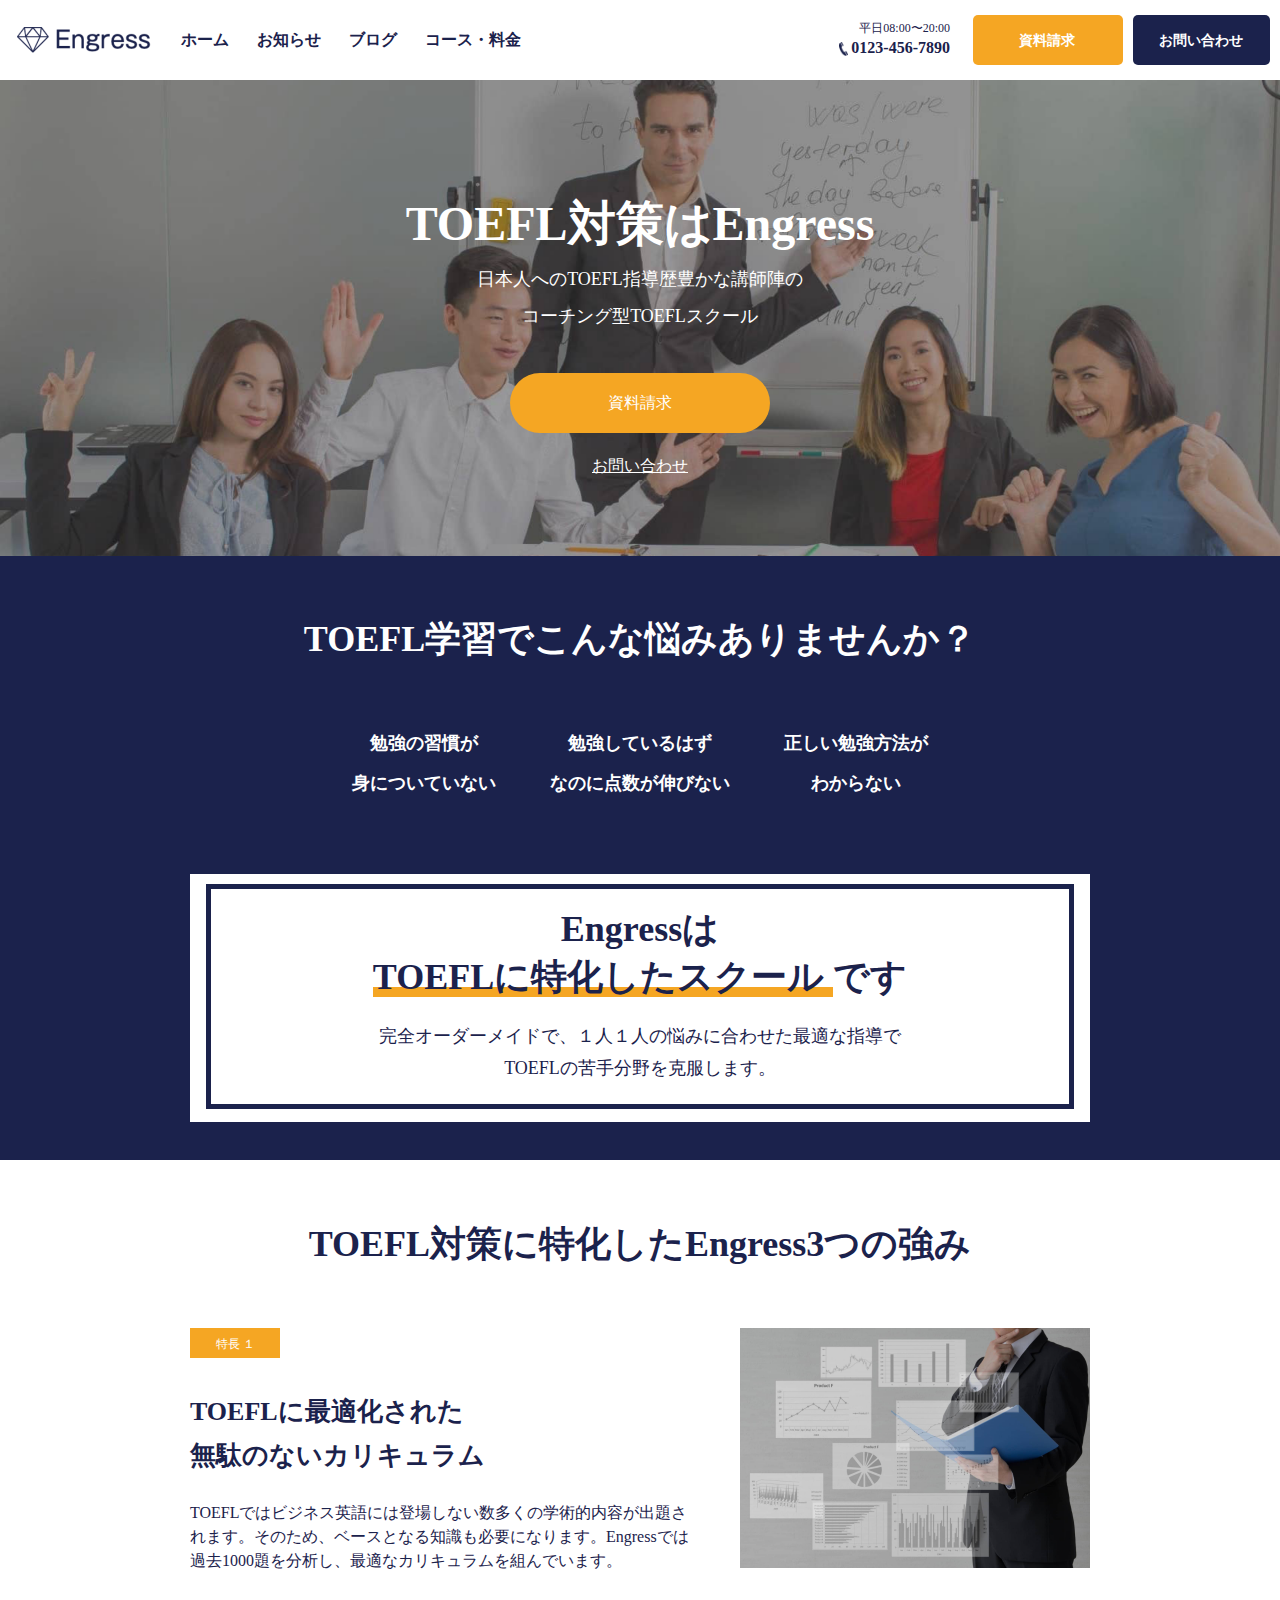
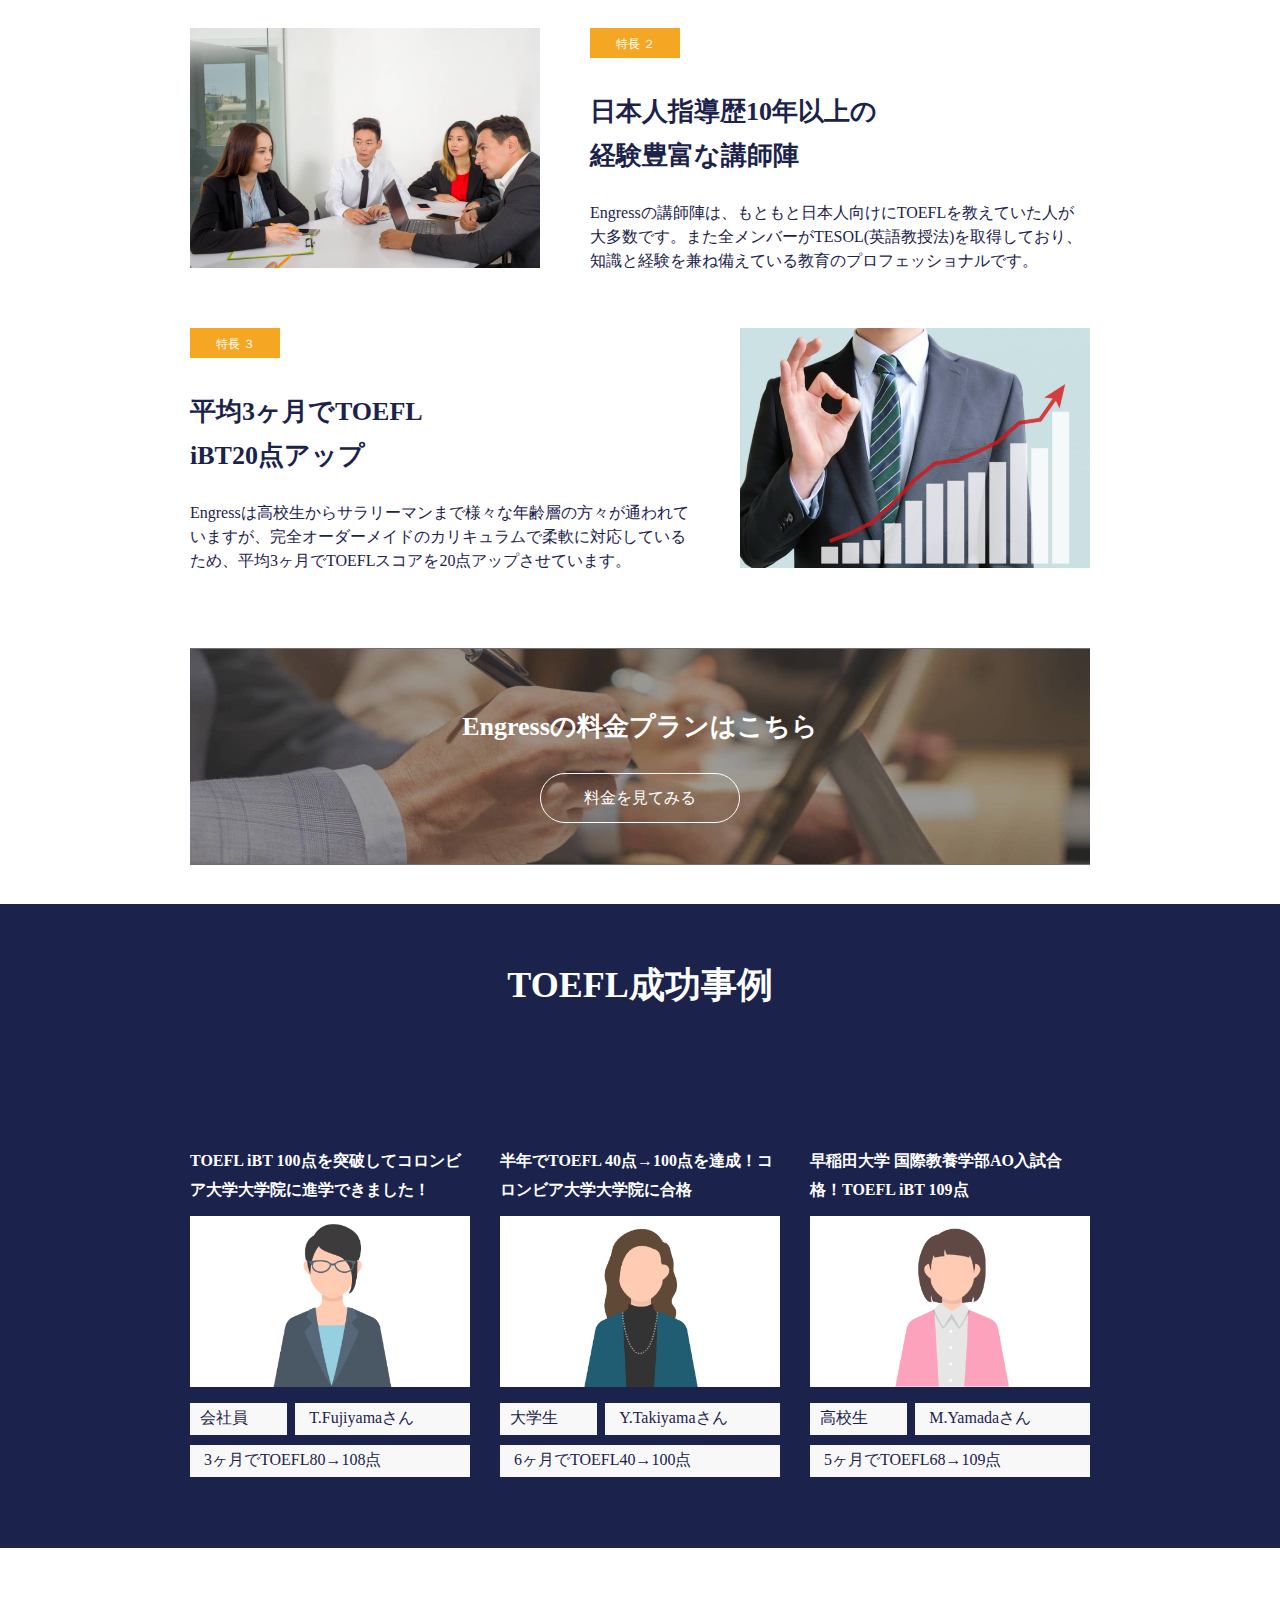
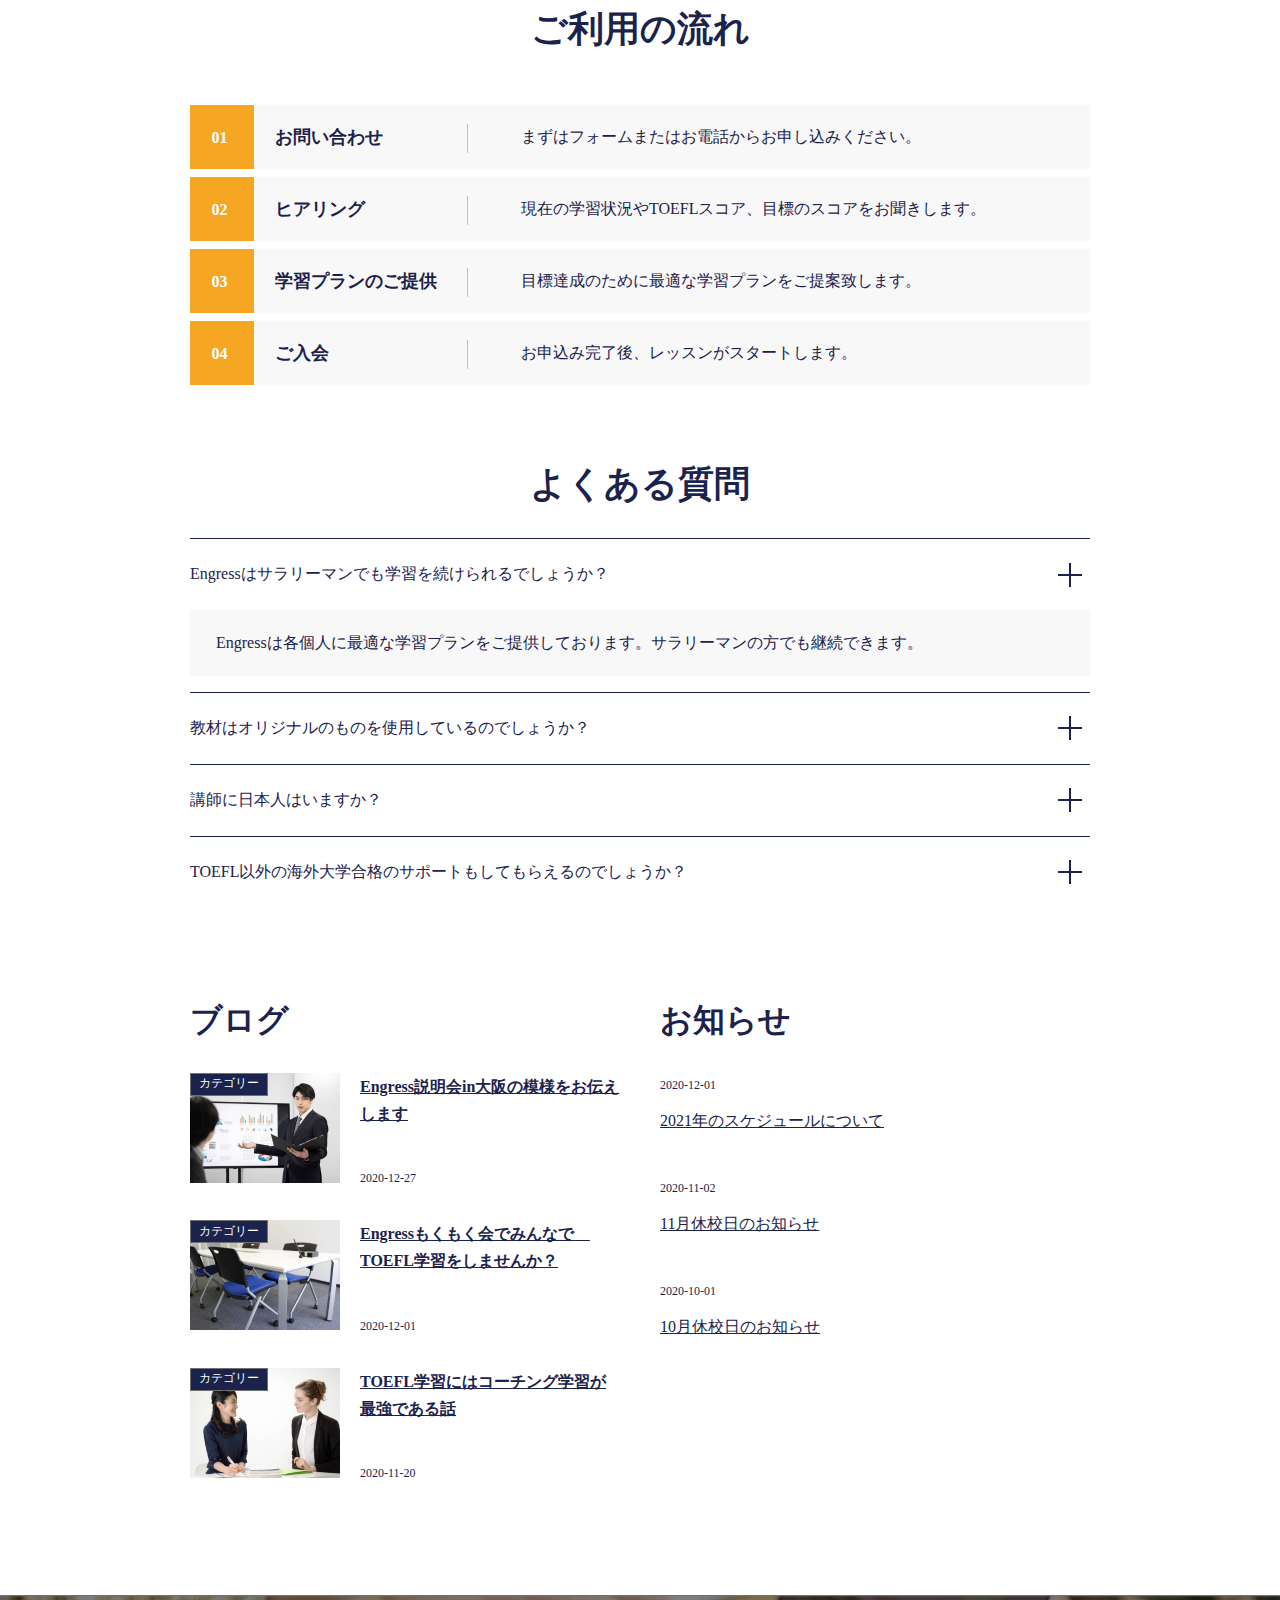
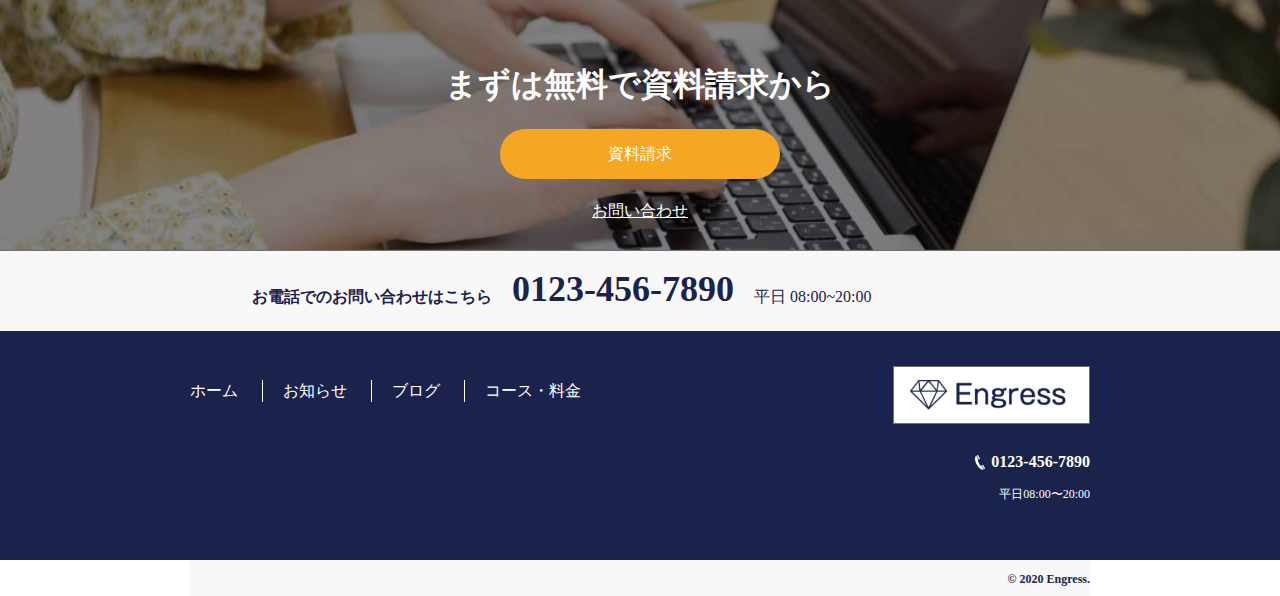
==== commit 127881d3: "price_375fix" ====
--- a/index.html
+++ b/index.html
@@ -259,7 +259,8 @@
                 <figure class="blog-image"><img src="images/sample01.png" alt=""></figure>
                 <div class="category">カテゴリー</div>
                 <div class="blog-info">
-                  <h4>Engress説明会in大阪の模様をお伝えします</h4>
+                  <a href="blog_detail.html">Engress説明会in大阪の模様をお伝えします</a>
+                  <!-- <h4>Engress説明会in大阪の模様をお伝えします</h4> -->
                   <time datetime="2020-12-27">2020-12-27</time>
                 </div>
               </div><!-- blog-item -->
@@ -267,7 +268,8 @@
                 <figure class="blog-image"><img src="images/sample02.png" alt=""></figure>
                 <div class="category">カテゴリー</div>
                 <div class="blog-info">
-                  <h4>Engressもくもく会でみんなで　TOEFL学習をしませんか？</h4>
+                  <a href="blog_detail.html">Engressもくもく会でみんなで　TOEFL学習をしませんか？</a>
+                  <!-- <h4>Engressもくもく会でみんなで　TOEFL学習をしませんか？</h4> -->
                   <time datetime="2020-12-01">2020-12-01</time>
                 </div>
               </div><!-- blog-item -->
@@ -275,7 +277,8 @@
                 <figure class="blog-image"><img src="images/sample03.png" alt=""></figure>
                 <div class="category">カテゴリー</div>
                 <div class="blog-info">
-                  <h4>TOEFL学習にはコーチング学習が最強である話</h4>
+                  <a href="blog_detail.html">TOEFL学習にはコーチング学習が最強である話</a>
+                  <!-- <h4>TOEFL学習にはコーチング学習が最強である話</h4> -->
                   <time datetime="2020-11-20">2020-11-20</time>
                 </div>
               </div><!-- blog-item -->
@@ -284,15 +287,18 @@
             <h3>お知らせ</h3>
               <div class="info-item">
                 <time datetime="2020-12-01">2020-12-01</time>
-                  <p>2021年のスケジュールについて</p>
+                <a href="news_detail.html">2021年のスケジュールについて</a>
+                  <!-- <p>2021年のスケジュールについて</p> -->
               </div>
               <div class="info-item">
                 <time datetime="2020-11-02">2020-11-02</time>
-                  <p>11月休校日のお知らせ</p>
+                <a href="news_detail.html">11月休校日のお知らせ</a>
+                  <!-- <p>11月休校日のお知らせ</p> -->
               </div>
               <div class="info-item">
                 <time datetime="2020-10-01">2020-10-01</time>
-                  <p>10月休校日のお知らせ</p>
+                <a href="news_detail.html">10月休校日のお知らせ</a>
+                  <!-- <p>10月休校日のお知らせ</p> -->
               </div>
           </div>
         </div>
--- a/style.css
+++ b/style.css
@@ -775,7 +775,9 @@
   width: 260px;
 }
 
-.main-contents .main-container .third-contents .third-container .third-block .blog .blog-item .blog-info h4 {
+.main-contents .main-container .third-contents .third-container .third-block .blog .blog-item .blog-info a {
+  display: block;
+  font-weight: bold;
   font-size: 1rem;
   line-height: 1.7rem;
   text-decoration: underline;
@@ -810,7 +812,8 @@
   margin-bottom: 1rem;
 }
 
-.main-contents .main-container .third-contents .third-container .third-block .info .info-item p {
+.main-contents .main-container .third-contents .third-container .third-block .info .info-item a {
+  display: block;
   font-size: 1rem;
   text-decoration: underline;
 }
@@ -1004,22 +1007,28 @@
 .pan {
   height: 50px;
   background-color: #F8F8F8;
+}
+
+.pan .pan-wrap {
   display: -webkit-box;
   display: -ms-flexbox;
   display: flex;
   padding-top: .9rem;
-}
-
-.pan a:nth-child(1) {
-  margin-left: 11.875rem;
+  width: 100%;
+  max-width: 1280px;
+  margin: 0 auto;
+}
+
+.pan .pan-wrap a:nth-child(1) {
+  margin-left: 11.375rem;
   text-decoration: underline;
 }
 
-.pan a, .pan a:visited, .pan a:hover, .pan a:active {
+.pan .pan-wrap a, .pan .pan-wrap a:visited, .pan .pan-wrap a:hover, .pan .pan-wrap a:active {
   color: #1B224C;
 }
 
-.pan p {
+.pan .pan-wrap p {
   margin: 0 .375rem 0 .375rem;
 }
 
@@ -1028,7 +1037,7 @@
 }
 
 .price-detail .price-detail-1 {
-  width: 900px;
+  max-width: 900px;
   margin: 0 auto;
 }
 
@@ -1074,17 +1083,23 @@
 }
 
 .price-detail .price-detail-2 {
+  max-width: 900px;
+  margin: 0 auto;
+}
+
+.price-detail .price-detail-2 h2 {
   margin-top: 5.625rem;
+  font-size: 2rem;
+  text-align: center;
+}
+
+.price-detail .price-detail-2 .price-scroll {
+  overflow-x: scroll;
   margin-bottom: 3.875rem;
 }
 
-.price-detail .price-detail-2 h2 {
-  font-size: 2rem;
-  text-align: center;
-}
-
 .price-detail .price-detail-2 .plan-wrap {
-  width: 900px;
+  max-width: 900px;
   margin: 0 auto;
   display: -webkit-box;
   display: -ms-flexbox;
@@ -1138,6 +1153,10 @@
 
 .price-detail .price-detail-2 .plan .plan-detail p {
   margin-bottom: 1.4375rem;
+}
+
+.price-detail .price-detail-2 .plan:nth-child(1) {
+  margin-left: 0px;
 }
 
 .price-detail .price-detail-2 .plan:nth-child(3) {
@@ -1223,7 +1242,9 @@
   margin-bottom: .8rem;
 }
 
-.blog-detail .blog-detail-1 .blog-item .blog-info h4 {
+.blog-detail .blog-detail-1 .blog-item .blog-info a {
+  display: block;
+  font-weight: bold;
   font-size: 1.625rem;
   line-height: 2.4rem;
   text-decoration: underline;
@@ -1311,8 +1332,482 @@
   margin-right: 2rem;
 }
 
-.news-detail .news-detail-1 .news-wrap .news-sentence p {
+.news-detail .news-detail-1 .news-wrap .news-sentence a {
   text-decoration: underline;
+}
+
+.top-pic-contact {
+  padding-top: 80px;
+  background: transparent url("images/cta.png") 0% 0% no-repeat padding-box;
+  background-position: center;
+  background-size: cover;
+  -o-object-fit: cover;
+     object-fit: cover;
+  height: 301px;
+}
+
+.top-pic-contact h2 {
+  margin-top: 5rem;
+  font-size: 2rem;
+  color: #FFFFFF;
+  text-align: center;
+}
+
+.contact-detail {
+  width: 700px;
+  margin: 0 auto;
+}
+
+.contact-detail .contact-form {
+  margin-top: 3.625rem;
+  margin-bottom: 5.125rem;
+  /* ラベルのスタイル　*/
+  /* ボックスのスタイル */
+  /* 元のチェックボックスを表示しない */
+  /* チェックした時のスタイル */
+}
+
+.contact-detail .contact-form .intro {
+  margin-bottom: 2.5625rem;
+  line-height: 2rem;
+}
+
+.contact-detail .contact-form .box {
+  display: -webkit-box;
+  display: -ms-flexbox;
+  display: flex;
+  -webkit-box-orient: vertical;
+  -webkit-box-direction: normal;
+      -ms-flex-direction: column;
+          flex-direction: column;
+}
+
+.contact-detail .contact-form .box label {
+  margin-bottom: .75rem;
+}
+
+.contact-detail .contact-form #company, .contact-detail .contact-form #name, .contact-detail .contact-form #mail, .contact-detail .contact-form #tel {
+  margin-bottom: 1.25rem;
+  border: 0.5px solid #1B224C;
+  height: 50px;
+  font-size: .75rem;
+  padding-left: 20px;
+}
+
+.contact-detail .contact-form .radio-box p {
+  margin-bottom: 1.3125rem;
+}
+
+.contact-detail .contact-form .radio-box span {
+  font-weight: bold;
+}
+
+.contact-detail .contact-form .radio-box label {
+  display: block;
+  margin-bottom: 1.125rem;
+}
+
+.contact-detail .contact-form textarea {
+  height: 240px;
+}
+
+.contact-detail .contact-form .box1 {
+  margin-top: 1.875rem;
+  text-align: center;
+}
+
+.contact-detail .contact-form .box1 p {
+  margin-bottom: 2.0625rem;
+}
+
+.contact-detail .contact-form .box1 p span {
+  color: #F5A623;
+  text-decoration: underline;
+}
+
+.contact-detail .contact-form .box1 label {
+  padding-left: 30px;
+  /* ラベルの位置 */
+  display: inline-block;
+  cursor: pointer;
+  position: relative;
+  margin-bottom: 3rem;
+}
+
+.contact-detail .contact-form .box1 label:before {
+  content: '';
+  width: 20px;
+  /* ボックスの横幅 */
+  height: 20px;
+  /* ボックスの縦幅 */
+  display: inline-block;
+  position: absolute;
+  left: 0;
+  background-color: #fff;
+  border: 1px solid #707070;
+}
+
+.contact-detail .contact-form .box1 input[type=checkbox] {
+  display: none;
+}
+
+.contact-detail .contact-form .box1 input[type=checkbox]:checked + label:before {
+  content: '\2713';
+  /* チェックの文字 */
+  font-size: 20px;
+  /* チェックのサイズ */
+  color: #fff;
+  /* チェックの色 */
+  background-color: #06f;
+  /* チェックした時の色 */
+}
+
+.contact-detail .contact-form #js-submit {
+  display: block;
+  margin: 0 auto;
+  width: 200px;
+  height: 50px;
+  color: #ffffff;
+  -webkit-box-align: center;
+      -ms-flex-align: center;
+          align-items: center;
+  background: #1B224C 0% 0% no-repeat padding-box;
+  border-radius: 5px;
+}
+
+.footer {
+  height: auto;
+}
+
+.top-pic-send {
+  padding-top: 80px;
+}
+
+.send-message {
+  height: auto;
+  width: 900px;
+  margin: 0 auto;
+  text-align: center;
+}
+
+.send-message p {
+  margin-top: 5.1875rem;
+  line-height: 2rem;
+  margin-bottom: 5.1875rem;
+}
+
+.send-message a {
+  text-decoration: underline;
+  margin-bottom: 5.0625rem;
+  display: block;
+}
+
+.top-pic-bd {
+  padding-top: 80px;
+}
+
+.all-wrap {
+  padding-top: 3.75rem;
+  padding-bottom: 4.3125rem;
+  display: -webkit-box;
+  display: -ms-flexbox;
+  display: flex;
+  width: 895px;
+  margin: 0 auto;
+}
+
+.all-wrap main {
+  width: 590px;
+  margin-right: 2.25rem;
+}
+
+.all-wrap main article .category {
+  width: 7rem;
+  height: 1.9375rem;
+  background-color: #1B224C;
+  color: #FFFFFF;
+  padding-top: .4rem;
+  text-align: center;
+  font-size: .75rem;
+  margin-bottom: 1.875rem;
+}
+
+.all-wrap main article h1 {
+  font-size: 1.75rem;
+  line-height: 2.5rem;
+  margin-bottom: .7rem;
+}
+
+.all-wrap main article time {
+  margin-bottom: 1.5625rem;
+  display: block;
+  text-align: right;
+}
+
+.all-wrap main article img {
+  width: 100%;
+}
+
+.all-wrap main article .blog-info h3 {
+  font-size: 1.75rem;
+  margin-top: 2.5rem;
+  margin-bottom: 1.875rem;
+}
+
+.all-wrap main article .blog-info p {
+  line-height: 1.5rem;
+  margin-bottom: 2.6rem;
+}
+
+.all-wrap main article .blog-info h4 {
+  font-size: 1.625rem;
+  border-left: 4px solid #1B224C;
+  margin-bottom: 1.6875rem;
+}
+
+.all-wrap main article .quote {
+  background: #F8F8F8 0% 0% no-repeat padding-box;
+  height: 6.5rem;
+  margin-bottom: 1.875rem;
+  display: -webkit-box;
+  display: -ms-flexbox;
+  display: flex;
+}
+
+.all-wrap main article .quote .mark {
+  font-size: 5.625rem;
+  color: #B4B4B4;
+  width: 2.875rem;
+  margin-left: 1rem;
+  margin-right: 1rem;
+}
+
+.all-wrap main article .quote p {
+  display: block;
+  width: 490px;
+  padding-top: 1.5rem;
+  line-height: 1.8rem;
+}
+
+.all-wrap main article ul {
+  margin-top: 1.7rem;
+  margin-bottom: 5rem;
+}
+
+.all-wrap main article ul li {
+  margin-bottom: .3rem;
+  line-height: 1.5rem;
+}
+
+.all-wrap main article a {
+  display: block;
+  text-decoration: underline;
+  color: #F5A623;
+  margin-bottom: 3rem;
+}
+
+.all-wrap main section h3 {
+  font-size: 2rem;
+  padding-bottom: 1.875rem;
+}
+
+.all-wrap main section .blog-item {
+  display: -webkit-box;
+  display: -ms-flexbox;
+  display: flex;
+  position: relative;
+  margin-bottom: 1.75rem;
+}
+
+.all-wrap main section .blog-item img {
+  width: 210px;
+  -o-object-fit: cover;
+     object-fit: cover;
+}
+
+.all-wrap main section .blog-item .category {
+  width: 80px;
+  height: 28px;
+  background: #1B224C 0% 0% no-repeat padding-box;
+  border: 1px solid #707070;
+  position: absolute;
+  font-size: .75rem;
+  color: #FFFFFF;
+  text-align: center;
+  padding-top: .1rem;
+}
+
+.all-wrap main section .blog-item .blog-info {
+  margin-left: 2rem;
+  width: 348px;
+}
+
+.all-wrap main section .blog-item .blog-info time {
+  display: inline-block;
+  margin-bottom: 1.8125rem;
+}
+
+.all-wrap main section .blog-item .blog-info a {
+  display: block;
+  font-weight: bold;
+  font-size: 1.125rem;
+  line-height: 1.7rem;
+  text-decoration: underline;
+}
+
+.all-wrap .side-bar {
+  width: 269px;
+}
+
+.all-wrap .side-bar .relation .rl-article {
+  width: 269px;
+  height: 63px;
+  background: #1B224C 0% 0% no-repeat padding-box;
+  border: 1px solid #707070;
+  color: #FFFFFF;
+}
+
+.all-wrap .side-bar .relation .rl-article p {
+  font-size: 1.3125rem;
+  font-weight: bold;
+  padding-top: 1rem;
+  text-align: center;
+}
+
+.all-wrap .side-bar .relation .rl-detail {
+  margin-top: 1.875rem;
+  display: -webkit-box;
+  display: -ms-flexbox;
+  display: flex;
+  margin-bottom: 2.625rem;
+}
+
+.all-wrap .side-bar .relation .rl-detail div {
+  width: 100px;
+  height: 70px;
+  background: #D5D5D5 0% 0% no-repeat padding-box;
+}
+
+.all-wrap .side-bar .relation .rl-detail a {
+  font-size: .75rem;
+  width: 152px;
+  margin-left: 1rem;
+  line-height: 1.5rem;
+  text-decoration: underline;
+}
+
+.all-wrap .side-bar .category-list .cate-title {
+  margin-bottom: 3rem;
+  width: 269px;
+  height: 63px;
+  background: #1B224C 0% 0% no-repeat padding-box;
+  border: 1px solid #707070;
+  color: #FFFFFF;
+}
+
+.all-wrap .side-bar .category-list .cate-title p {
+  font-size: 1.3125rem;
+  font-weight: bold;
+  padding-top: 1rem;
+  text-align: center;
+}
+
+.all-wrap .side-bar .category-list li {
+  font-weight: bold;
+  margin-bottom: 1rem;
+}
+
+.top-pic-bd {
+  padding-top: 80px;
+}
+
+.news-article {
+  width: 900px;
+  margin: 0 auto;
+}
+
+.news-article h1 {
+  font-size: 1.75rem;
+  margin-top: 3.75rem;
+  line-height: 2.8rem;
+  margin-bottom: 3rem;
+}
+
+.news-article time {
+  margin-bottom: 3.75rem;
+  display: block;
+  text-align: right;
+}
+
+.news-article .news-info h3 {
+  font-size: 1.625rem;
+  margin-bottom: 1.875rem;
+}
+
+.news-article .news-info p {
+  line-height: 1.5rem;
+  margin-bottom: 4rem;
+}
+
+.news-article .news-info h4 {
+  font-size: 1.375rem;
+  border-left: 4px solid #1B224C;
+  margin-bottom: 1.875rem;
+}
+
+.news-article .quote {
+  background: #F8F8F8 0% 0% no-repeat padding-box;
+  height: 6.5rem;
+  margin-bottom: 1.875rem;
+  display: -webkit-box;
+  display: -ms-flexbox;
+  display: flex;
+}
+
+.news-article .quote .mark {
+  font-size: 5.625rem;
+  color: #B4B4B4;
+  width: 2.875rem;
+  margin-left: 1rem;
+  margin-right: 1rem;
+}
+
+.news-article .quote p {
+  display: block;
+  width: 800px;
+  padding-top: 1.5rem;
+  line-height: 1.8rem;
+}
+
+.news-article .in-pic {
+  width: 400px;
+  max-width: 100%;
+  height: auto;
+}
+
+.news-article .in-pic img {
+  width: 400px;
+  height: 250px;
+  -o-object-fit: cover;
+     object-fit: cover;
+}
+
+.news-article ul {
+  margin-top: 2.25rem;
+  margin-bottom: 5rem;
+}
+
+.news-article ul li {
+  margin-bottom: .3rem;
+  line-height: 1.5rem;
+  list-style: inside;
+}
+
+.news-article a {
+  display: block;
+  text-decoration: underline;
+  color: #F5A623;
+  margin-bottom: 3rem;
 }
 
 @media (max-width: 538px) {
@@ -1517,6 +2012,21 @@
   }
   .main-contents .main-container .third-contents .third-container .third-block .info .info-item time {
     font-size: 1rem;
+  }
+  .pan .pan-wrap {
+    padding-top: 1.3rem !important;
+  }
+  .top-pic-price h2 {
+    margin-top: 7rem;
+  }
+  .price-detail .price-detail-1 .enter-price-wrap .plus {
+    margin: 0 1.5rem 0 1.5rem;
+  }
+  .price-detail .price-detail-2 .price-scroll .plan-wrap .plan .memo {
+    height: 400px;
+  }
+  .price-detail .price-detail-2 .price-scroll .plan-wrap .plan:nth-child(3) .plan-title {
+    height: 72px;
   }
 }
 
@@ -2015,6 +2525,25 @@
   .footer .bottom-footer .bottom-bottom p {
     text-align: center;
   }
+  .pan .pan-wrap {
+    padding-top: 1.1rem;
+  }
+  .pan .pan-wrap a:nth-child(1) {
+    margin-left: 2.5rem !important;
+  }
+  .price-detail .price-detail-1 {
+    width: 90%;
+  }
+  .price-detail .price-detail-2 .plan-wrap {
+    max-width: none;
+    width: 768px !important;
+    /* コンテンツが見切れて見えるようにする */
+    display: -ms-flexbox;
+    white-space: nowrap;
+    /* 横スクロールの指定 */
+    -webkit-overflow-scrolling: touch;
+    /* スクロールを滑らかにする */
+  }
 }
 
 @media (max-width: 1024px) {
@@ -2047,5 +2576,11 @@
     width: 90%;
     margin: 0 auto;
   }
+  .pan .pan-wrap a:nth-child(1) {
+    margin-left: 8.7rem;
+  }
+  .price-detail .price-detail-2 .plan-wrap {
+    width: 90%;
+  }
 }
 /*# sourceMappingURL=style.css.map */